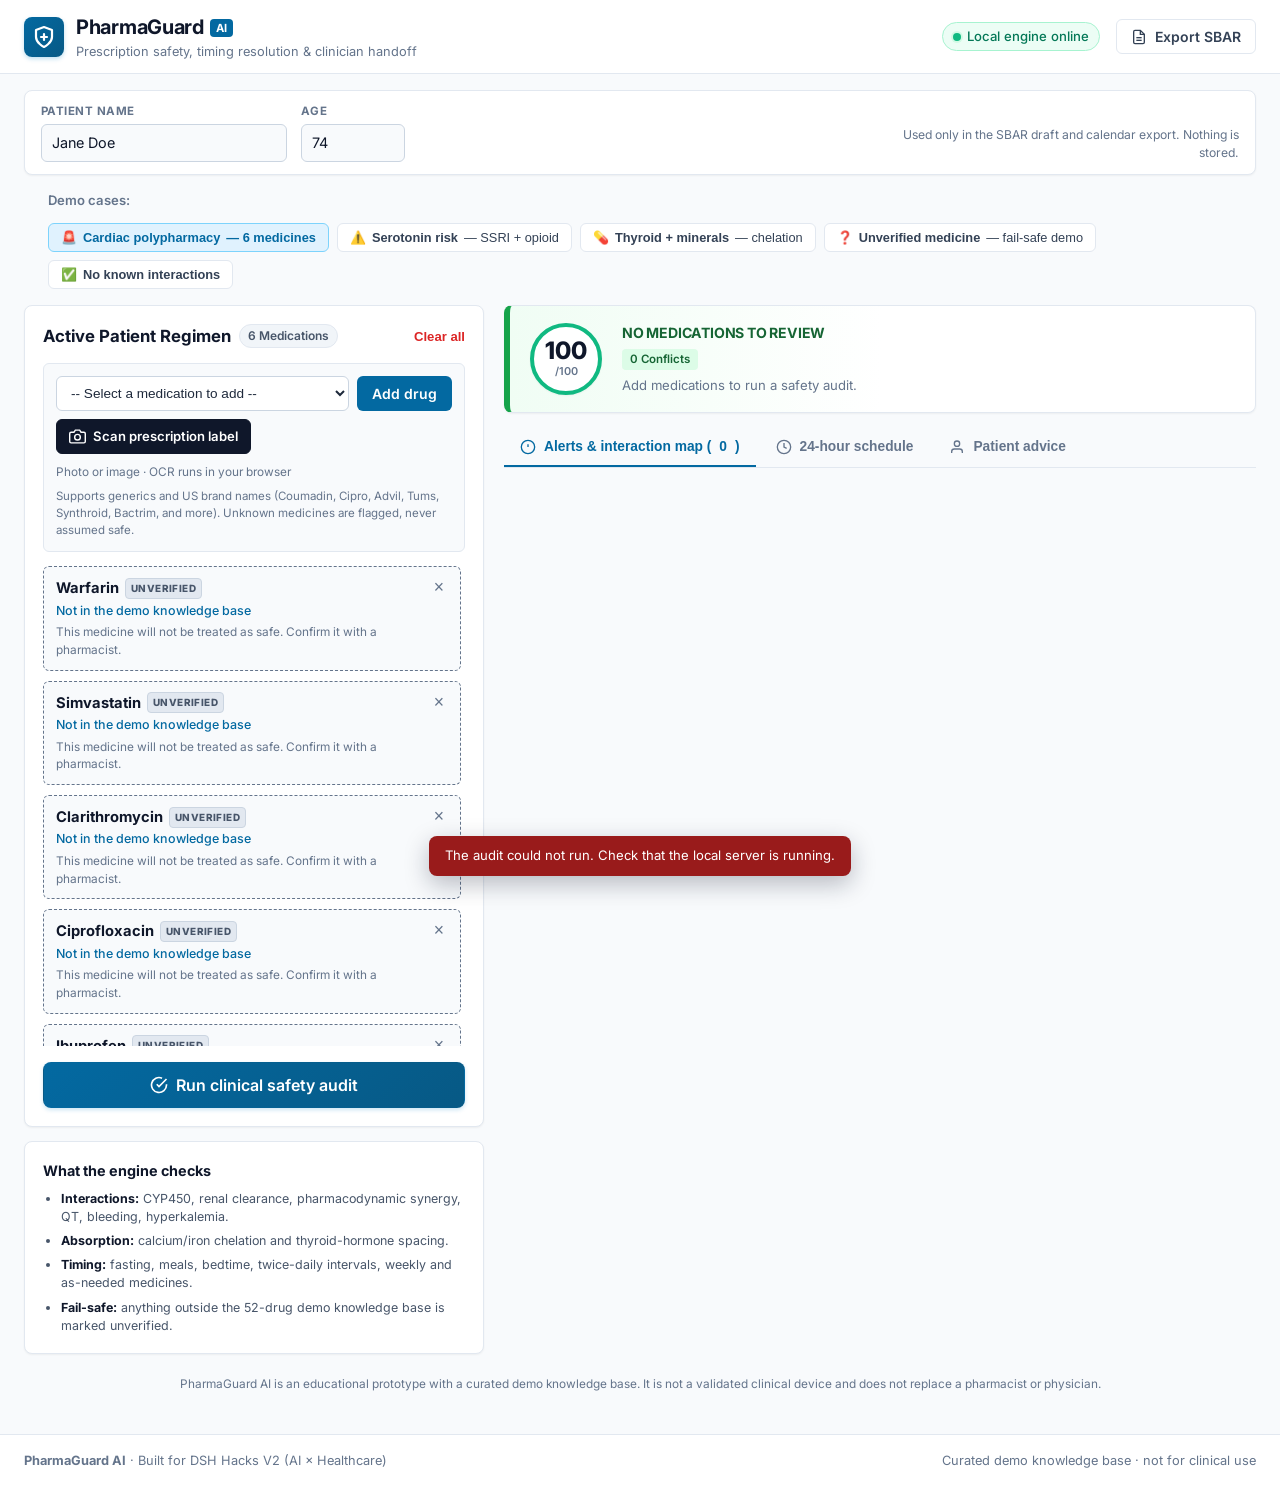
==== static/index.html @ 4c8f5734 "Audit and harden engine, scheduler, API, and frontend - Fix scheduler returning an empty plan for la" ====
<!DOCTYPE html>
<html lang="en">
<head>
  <meta charset="UTF-8">
  <meta name="viewport" content="width=device-width, initial-scale=1.0">
  <meta name="description" content="PharmaGuard AI — scan prescription labels, screen for dangerous drug interactions, build a safe 24-hour schedule, and draft a pharmacist-ready SBAR note.">
  <title>PharmaGuard AI — Prescription Safety &amp; Polypharmacy Co-Pilot</title>
  <link rel="stylesheet" href="style.css">
  <link rel="preconnect" href="https://fonts.googleapis.com">
  <link rel="preconnect" href="https://fonts.gstatic.com" crossorigin>
  <link href="https://fonts.googleapis.com/css2?family=Inter:wght@400;500;600;700&family=JetBrains+Mono:wght@400;500&display=swap" rel="stylesheet">
</head>
<body>

  <!-- Top Navigation Bar -->
  <header class="navbar">
    <div class="nav-container">
      <div class="brand">
        <div class="brand-icon">
          <svg width="24" height="24" viewBox="0 0 24 24" fill="none" stroke="currentColor" stroke-width="2.2" stroke-linecap="round" stroke-linejoin="round" aria-hidden="true">
            <path d="M12 22s8-4 8-10V5l-8-3-8 3v7c0 6 8 10 8 10z"/>
            <path d="M9 12h6"/>
            <path d="M12 9v6"/>
          </svg>
        </div>
        <div class="brand-text">
          <h1 class="brand-title">PharmaGuard <span class="ai-pill">AI</span></h1>
          <span class="brand-sub">Prescription safety, timing resolution &amp; clinician handoff</span>
        </div>
      </div>
      <div class="nav-actions">
        <span class="status-indicator" id="kb-status">
          <span class="status-dot"></span>
          <span id="kb-status-text">Local engine online</span>
        </span>
        <button id="btn-export-sbar" class="btn btn-secondary" type="button">
          <svg width="16" height="16" viewBox="0 0 24 24" fill="none" stroke="currentColor" stroke-width="2" aria-hidden="true"><path d="M14 2H6a2 2 0 0 0-2 2v16a2 2 0 0 0 2 2h12a2 2 0 0 0 2-2V8z"/><polyline points="14 2 14 8 20 8"/><line x1="16" y1="13" x2="8" y2="13"/><line x1="16" y1="17" x2="8" y2="17"/></svg>
          Export SBAR
        </button>
      </div>
    </div>
  </header>

  <main class="main-container">

    <!-- Patient context -->
    <section class="patient-bar" aria-label="Patient context">
      <div class="patient-field">
        <label for="patient-name">Patient name</label>
        <input id="patient-name" type="text" value="Jane Doe" maxlength="80" autocomplete="off">
      </div>
      <div class="patient-field patient-age">
        <label for="patient-age">Age</label>
        <input id="patient-age" type="number" value="74" min="1" max="120">
      </div>
      <p class="patient-hint">Used only in the SBAR draft and calendar export. Nothing is stored.</p>
    </section>

    <!-- Quick Presets Toolbar -->
    <section class="preset-section">
      <span class="preset-label">Demo cases:</span>
      <div class="preset-buttons">
        <button class="btn-preset active" data-preset="cardiac" type="button">
          <span class="preset-icon">🚨</span>
          <strong>Cardiac polypharmacy</strong> — 6 medicines
        </button>
        <button class="btn-preset" data-preset="psych" type="button">
          <span class="preset-icon">⚠️</span>
          <strong>Serotonin risk</strong> — SSRI + opioid
        </button>
        <button class="btn-preset" data-preset="endocrine" type="button">
          <span class="preset-icon">💊</span>
          <strong>Thyroid + minerals</strong> — chelation
        </button>
        <button class="btn-preset" data-preset="unknown" type="button">
          <span class="preset-icon">❓</span>
          <strong>Unverified medicine</strong> — fail-safe demo
        </button>
        <button class="btn-preset" data-preset="safe" type="button">
          <span class="preset-icon">✅</span>
          <strong>No known interactions</strong>
        </button>
      </div>
    </section>

    <!-- Two-Column Layout -->
    <div class="content-grid">

      <!-- Left Column: Patient Regimen Input -->
      <div class="column-left">
        <div class="panel">
          <div class="panel-header">
            <div class="panel-title-wrap">
              <h2 class="panel-title">Active Patient Regimen</h2>
              <span id="med-count-badge" class="badge">0 Medications</span>
            </div>
            <button id="btn-clear-all" class="btn-text" type="button">Clear all</button>
          </div>

          <!-- Add Medication Form -->
          <div class="add-med-box">
            <div class="input-row">
              <div class="select-wrapper">
                <label class="sr-only" for="drug-dropdown">Choose a medication</label>
                <select id="drug-dropdown" class="select-input">
                  <option value="" disabled selected>-- Select a medication to add --</option>
                </select>
              </div>
              <button id="btn-add-drug" class="btn btn-primary" type="button">Add drug</button>
            </div>
            <div class="scan-row">
              <button id="btn-scan-label" class="btn btn-scan" type="button">
                <svg width="17" height="17" viewBox="0 0 24 24" fill="none" stroke="currentColor" stroke-width="2" aria-hidden="true"><path d="M23 19a2 2 0 0 1-2 2H3a2 2 0 0 1-2-2V8a2 2 0 0 1 2-2h4l2-3h6l2 3h4a2 2 0 0 1 2 2z"/><circle cx="12" cy="13" r="4"/></svg>
                Scan prescription label
              </button>
              <span class="scan-hint">Photo or image · OCR runs in your browser</span>
            </div>
            <p class="field-hint">Supports generics and US brand names (Coumadin, Cipro, Advil, Tums, Synthroid, Bactrim, and more). Unknown medicines are flagged, never assumed safe.</p>
          </div>

          <!-- Regimen Cards List -->
          <div id="regimen-list" class="regimen-list">
            <!-- Dynamic cards inserted via JavaScript -->
          </div>

          <!-- Unverified medication panel -->
          <div id="unverified-panel" class="unverified-panel hidden" aria-live="polite">
            <div class="unverified-title">
              <span class="unverified-icon">❓</span>
              <strong>Unverified medicines</strong>
            </div>
            <p>These are not in the demo knowledge base. The audit will not call the regimen safe.</p>
            <div id="unverified-list" class="unverified-list"></div>
          </div>

          <!-- Audit Action Button -->
          <div class="audit-action-box">
            <button id="btn-run-audit" class="btn btn-audit" type="button">
              <svg width="18" height="18" viewBox="0 0 24 24" fill="none" stroke="currentColor" stroke-width="2.2" aria-hidden="true"><path d="M22 11.08V12a10 10 0 1 1-5.93-9.14"/><polyline points="22 4 12 14.01 9 11.01"/></svg>
              Run clinical safety audit
            </button>
          </div>
        </div>

        <div class="panel method-panel">
          <h3>What the engine checks</h3>
          <ul class="method-list">
            <li><strong>Interactions:</strong> CYP450, renal clearance, pharmacodynamic synergy, QT, bleeding, hyperkalemia.</li>
            <li><strong>Absorption:</strong> calcium/iron chelation and thyroid-hormone spacing.</li>
            <li><strong>Timing:</strong> fasting, meals, bedtime, twice-daily intervals, weekly and as-needed medicines.</li>
            <li><strong>Fail-safe:</strong> anything outside the 52-drug demo knowledge base is marked unverified.</li>
          </ul>
        </div>
      </div>

      <!-- Right Column: Audit Results & Safety Intelligence -->
      <div class="column-right">

        <!-- Score & Safety Summary Banner -->
        <div id="safety-score-card" class="score-card score-safe" aria-live="polite">
          <div class="score-visual">
            <div class="score-circle">
              <span id="score-value" class="score-num">100</span>
              <span class="score-max">/100</span>
            </div>
          </div>
          <div class="score-details">
            <div class="score-status-badge">
              <span id="score-status-text">NO MEDICATIONS TO REVIEW</span>
            </div>
            <div id="score-summary-metrics" class="score-metrics">
              <span class="metric-tag green">0 Conflicts</span>
            </div>
            <p id="score-recommendation-sub" class="score-subtext">Add medications to run a safety audit.</p>
          </div>
        </div>

        <!-- Navigation Tabs -->
        <div class="tab-bar" role="tablist" aria-label="Audit views">
          <button class="tab-btn active" data-tab="violations" type="button" role="tab" aria-selected="true">
            <svg width="16" height="16" viewBox="0 0 24 24" fill="none" stroke="currentColor" stroke-width="2" aria-hidden="true"><circle cx="12" cy="12" r="10"/><line x1="12" y1="8" x2="12" y2="12"/><line x1="12" y1="16" x2="12.01" y2="16"/></svg>
            Alerts &amp; interaction map (<span id="violations-count">0</span>)
          </button>
          <button class="tab-btn" data-tab="timeline" type="button" role="tab" aria-selected="false">
            <svg width="16" height="16" viewBox="0 0 24 24" fill="none" stroke="currentColor" stroke-width="2" aria-hidden="true"><circle cx="12" cy="12" r="10"/><polyline points="12 6 12 12 16 14"/></svg>
            24-hour schedule
          </button>
          <button class="tab-btn" data-tab="patient" type="button" role="tab" aria-selected="false">
            <svg width="16" height="16" viewBox="0 0 24 24" fill="none" stroke="currentColor" stroke-width="2" aria-hidden="true"><path d="M20 21v-2a4 4 0 0 0-4-4H8a4 4 0 0 0-4 4v2"/><circle cx="12" cy="7" r="4"/></svg>
            Patient advice
          </button>
        </div>

        <!-- Tab 1: Alerts -->
        <div id="tab-violations" class="tab-pane active" role="tabpanel">
          <div id="graph-container" class="graph-container hidden">
            <div class="graph-header">
              <h3>Interaction map</h3>
              <span class="graph-legend"><span class="dot red"></span> Critical <span class="dot amber"></span> Monitor / timing</span>
            </div>
            <div id="interaction-graph" class="interaction-graph"></div>
          </div>
          <div id="violations-container" class="violations-container">
            <!-- Dynamic alerts -->
          </div>
        </div>

        <!-- Tab 2: Timeline -->
        <div id="tab-timeline" class="tab-pane" role="tabpanel">
          <div class="timeline-intro-box">
            <div class="timeline-info">
              <h3>Constraint-based schedule de-confliction</h3>
              <p>The solver enforces fasting windows, meals, twice-daily intervals, bedtime placement, and 3–4 hour chelation spacing. Weekly and as-needed medicines are kept out of the daily timeline.</p>
            </div>
            <div class="timeline-actions">
              <button id="btn-re-optimize" class="btn btn-secondary btn-sm" type="button">Re-optimize</button>
              <button id="btn-calendar" class="btn btn-primary btn-sm" type="button">
                <svg width="15" height="15" viewBox="0 0 24 24" fill="none" stroke="currentColor" stroke-width="2" aria-hidden="true"><rect x="3" y="4" width="18" height="18" rx="2"/><line x1="16" y1="2" x2="16" y2="6"/><line x1="8" y1="2" x2="8" y2="6"/><line x1="3" y1="10" x2="21" y2="10"/></svg>
                Add to calendar
              </button>
            </div>
          </div>
          <div id="timeline-container" class="timeline-container">
            <!-- Dynamic schedule groups -->
          </div>
          <div id="weekly-prn-container" class="weekly-prn-container"></div>
          <div id="schedule-notes" class="schedule-notes"></div>
        </div>

        <!-- Tab 3: Patient advice -->
        <div id="tab-patient" class="tab-pane" role="tabpanel">
          <div class="patient-advice-box">
            <div class="advice-header">
              <h3>Plain-language medication guide</h3>
              <span class="reading-badge">Designed for caregivers</span>
            </div>
            <p class="advice-desc">Clear next steps for patients and family caregivers. This guidance is generated from the same deterministic audit and is not medical advice.</p>
            <div id="patient-advice-list" class="patient-advice-list">
              <!-- Dynamic advice items -->
            </div>
            <div class="patient-disclaimer" id="patient-disclaimer">
              Demo only. Always confirm with a pharmacist or prescriber.
            </div>
          </div>
        </div>

      </div>
    </div>

    <p class="global-disclaimer" id="global-disclaimer">
      PharmaGuard AI is an educational prototype with a curated demo knowledge base. It is not a validated clinical device and does not replace a pharmacist or physician.
    </p>
  </main>

  <!-- Label Scan Modal -->
  <div id="scan-modal" class="modal-overlay" role="dialog" aria-modal="true" aria-labelledby="scan-modal-title">
    <div class="modal-card scan-modal-card">
      <div class="modal-header">
        <div class="modal-title-group">
          <h3 id="scan-modal-title">Scan a prescription label</h3>
          <span class="sbar-pill">Browser OCR · no upload</span>
        </div>
        <button id="btn-close-scan" class="modal-close" type="button" aria-label="Close scan dialog">&times;</button>
      </div>
      <div class="modal-body">
        <p class="modal-desc">Choose a clear photo of the label. The image is read locally in your browser; only the recognized text is used to suggest medicines. The demo uses the registry's standard dose frequency for scheduling, so confirm the label's directions with a pharmacist.</p>

        <label id="scan-dropzone" class="scan-dropzone" for="scan-file" tabindex="0" role="button">
          <svg width="34" height="34" viewBox="0 0 24 24" fill="none" stroke="currentColor" stroke-width="1.8" aria-hidden="true"><path d="M21 15v4a2 2 0 0 1-2 2H5a2 2 0 0 1-2-2v-4"/><polyline points="17 8 12 3 7 8"/><line x1="12" y1="3" x2="12" y2="15"/></svg>
          <strong>Drop a label image here, or click to choose</strong>
          <span>PNG, JPG, or WebP · max 8 MB</span>
          <input id="scan-file" type="file" accept="image/png,image/jpeg,image/webp" hidden>
        </label>

        <div class="scan-sample-row">
          <button id="btn-sample-label" class="btn btn-secondary btn-sm" type="button">Try a sample label</button>
          <span class="scan-hint">Useful for a quick demo.</span>
        </div>

        <div id="scan-preview-wrap" class="scan-preview-wrap hidden">
          <img id="scan-preview" class="scan-preview" alt="Selected prescription label preview">
        </div>

        <div id="scan-progress" class="scan-progress hidden" aria-live="polite">
          <div class="progress-track"><div id="scan-progress-bar" class="progress-bar"></div></div>
          <span id="scan-progress-text">Preparing label reader…</span>
        </div>

        <div id="scan-results" class="scan-results hidden">
          <div class="scan-results-header">
            <strong>Recognized text</strong>
            <button id="btn-clear-scan" class="btn-text" type="button">Clear</button>
          </div>
          <pre id="scan-text" class="scan-text"></pre>
          <div id="scan-detected" class="scan-detected" aria-live="polite"></div>
        </div>

        <details class="scan-paste">
          <summary>OCR unavailable? Paste label text instead</summary>
          <textarea id="scan-paste-text" class="sbar-textarea" rows="4" aria-label="Paste prescription label text" placeholder="Example: Warfarin 5 mg — take one tablet by mouth every evening"></textarea>
          <button id="btn-parse-paste" class="btn btn-secondary btn-sm" type="button">Find medicines in text</button>
        </details>
      </div>
      <div class="modal-footer">
        <button id="btn-add-scanned" class="btn btn-primary" type="button" disabled>Add selected medicines</button>
        <button id="btn-done-scan" class="btn btn-secondary" type="button">Done</button>
      </div>
    </div>
  </div>

  <!-- SBAR Modal -->
  <div id="sbar-modal" class="modal-overlay" role="dialog" aria-modal="true" aria-labelledby="sbar-modal-title">
    <div class="modal-card">
      <div class="modal-header">
        <div class="modal-title-group">
          <h3 id="sbar-modal-title">Clinical pharmacy review draft</h3>
          <span class="sbar-pill">SBAR format · pharmacist verification required</span>
        </div>
        <button id="btn-close-modal" class="modal-close" type="button" aria-label="Close SBAR dialog">&times;</button>
      </div>
      <div class="modal-body">
        <p class="modal-desc">This draft summarizes verified interactions, unverified medicines, and timing issues for pharmacist or physician review.</p>
        <textarea id="sbar-textarea" class="sbar-textarea" readonly aria-label="Generated SBAR clinical review draft"></textarea>
      </div>
      <div class="modal-footer">
        <button id="btn-copy-sbar" class="btn btn-primary" type="button">
          <svg width="16" height="16" viewBox="0 0 24 24" fill="none" stroke="currentColor" stroke-width="2" aria-hidden="true"><rect x="9" y="9" width="13" height="13" rx="2" ry="2"/><path d="M5 15H4a2 2 0 0 1-2-2V4a2 2 0 0 1 2-2h9a2 2 0 0 1 2 2v1"/></svg>
          <span id="copy-btn-text">Copy to clipboard</span>
        </button>
        <button id="btn-modal-done" class="btn btn-secondary" type="button">Done</button>
      </div>
    </div>
  </div>

  <footer class="footer">
    <div class="footer-container">
      <div><strong>PharmaGuard AI</strong> · Built for DSH Hacks V2 (AI × Healthcare)</div>
      <div id="footer-kb">Curated demo knowledge base · not for clinical use</div>
    </div>
  </footer>

  <script src="app.js"></script>
</body>
</html>
---- static/style.css ----
/* PharmaGuard AI — Clinical Design System */

:root {
  --bg-main: #f8fafc;
  --bg-card: #ffffff;
  --text-main: #0f172a;
  --text-muted: #64748b;
  --border-color: #e2e8f0;
  
  --primary: #0369a1;
  --primary-hover: #075985;
  --primary-light: #e0f2fe;

  --danger: #dc2626;
  --danger-light: #fee2e2;
  --danger-border: #fca5a5;

  --warning: #d97706;
  --warning-light: #fef3c7;
  --warning-border: #fcd34d;

  --success: #16a34a;
  --success-light: #dcfce7;
  --success-border: #86efac;

  --font-sans: 'Inter', -apple-system, BlinkMacSystemFont, "Segoe UI", Roboto, sans-serif;
  --font-mono: 'JetBrains Mono', monospace;
  --shadow-sm: 0 1px 2px 0 rgb(0 0 0 / 0.05);
  --shadow-md: 0 4px 6px -1px rgb(0 0 0 / 0.08), 0 2px 4px -2px rgb(0 0 0 / 0.06);
  --radius: 8px;
}

* {
  box-sizing: border-box;
  margin: 0;
  padding: 0;
}

body {
  font-family: var(--font-sans);
  background-color: var(--bg-main);
  color: var(--text-main);
  line-height: 1.5;
  -webkit-font-smoothing: antialiased;
}

/* Navbar */
.navbar {
  background-color: #ffffff;
  border-bottom: 1px solid var(--border-color);
  position: sticky;
  top: 0;
  z-index: 50;
}

.nav-container {
  max-width: 1380px;
  margin: 0 auto;
  padding: 12px 24px;
  display: flex;
  justify-content: space-between;
  align-items: center;
}

.brand {
  display: flex;
  align-items: center;
  gap: 12px;
}

.brand-icon {
  background: linear-gradient(135deg, #0369a1 0%, #075985 100%);
  color: #ffffff;
  width: 40px;
  height: 40px;
  border-radius: 8px;
  display: flex;
  align-items: center;
  justify-content: center;
  box-shadow: 0 2px 4px rgba(2, 132, 199, 0.25);
}

.brand-title {
  font-size: 1.25rem;
  font-weight: 700;
  letter-spacing: -0.3px;
  color: #0f172a;
}

.ai-pill {
  font-size: 0.7rem;
  background-color: #0369a1;
  color: #ffffff;
  padding: 2px 6px;
  border-radius: 4px;
  font-weight: 700;
  vertical-align: middle;
  margin-left: 2px;
}

.brand-sub {
  display: block;
  font-size: 0.8rem;
  color: var(--text-muted);
}

.nav-actions {
  display: flex;
  align-items: center;
  gap: 16px;
}

.status-indicator {
  display: inline-flex;
  align-items: center;
  gap: 6px;
  font-size: 0.82rem;
  font-weight: 500;
  color: #047857;
  background-color: #ecfdf5;
  border: 1px solid #a7f3d0;
  padding: 4px 10px;
  border-radius: 9999px;
}

.status-dot {
  width: 8px;
  height: 8px;
  border-radius: 50%;
  background-color: #10b981;
  box-shadow: 0 0 0 2px #d1fae5;
  animation: pulse 2s infinite;
}

@keyframes pulse {
  0% { transform: scale(0.95); opacity: 0.8; }
  50% { transform: scale(1.1); opacity: 1; }
  100% { transform: scale(0.95); opacity: 0.8; }
}

/* Buttons */
.btn {
  display: inline-flex;
  align-items: center;
  gap: 8px;
  font-family: inherit;
  font-size: 0.875rem;
  font-weight: 600;
  padding: 8px 14px;
  border-radius: 6px;
  border: 1px solid transparent;
  cursor: pointer;
  transition: all 0.15s ease-in-out;
}

.btn-primary {
  background-color: var(--primary);
  color: #ffffff;
}

.btn-primary:hover {
  background-color: var(--primary-hover);
}

.btn-secondary {
  background-color: #ffffff;
  color: #334155;
  border-color: var(--border-color);
}

.btn-secondary:hover {
  background-color: #f1f5f9;
}

.btn-audit {
  width: 100%;
  padding: 12px;
  font-size: 1rem;
  background: linear-gradient(135deg, #0369a1 0%, #075985 100%);
  color: #ffffff;
  justify-content: center;
  border-radius: 8px;
  box-shadow: 0 2px 4px rgba(2, 132, 199, 0.2);
}

.btn-audit:hover {
  background: linear-gradient(135deg, #0369a1 0%, #075985 100%);
}

.btn-text {
  background: none;
  border: none;
  color: var(--danger);
  font-size: 0.82rem;
  font-weight: 600;
  cursor: pointer;
}

.btn-text:hover {
  text-decoration: underline;
}

.btn-sm {
  padding: 4px 8px;
  font-size: 0.78rem;
}

/* Preset Bar */
.preset-section {
  max-width: 1380px;
  margin: 16px auto 0;
  padding: 0 24px;
  display: flex;
  align-items: center;
  gap: 12px;
  flex-wrap: wrap;
}

.preset-label {
  font-size: 0.82rem;
  font-weight: 600;
  color: var(--text-muted);
}

.preset-buttons {
  display: flex;
  gap: 8px;
  flex-wrap: wrap;
}

.btn-preset {
  background-color: #ffffff;
  border: 1px solid var(--border-color);
  padding: 6px 12px;
  border-radius: 6px;
  font-size: 0.8rem;
  color: #334155;
  cursor: pointer;
  display: flex;
  align-items: center;
  gap: 6px;
  transition: all 0.15s ease;
}

.btn-preset:hover {
  background-color: #f1f5f9;
  border-color: #cbd5e1;
}

.btn-preset.active {
  background-color: var(--primary-light);
  border-color: #7dd3fc;
  color: #0369a1;
  font-weight: 600;
}

/* Layout Grid */
.main-container {
  max-width: 1380px;
  margin: 16px auto 40px;
  padding: 0 24px;
}

.content-grid {
  display: grid;
  grid-template-columns: 460px 1fr;
  gap: 20px;
  margin-top: 16px;
}

@media (max-width: 1024px) {
  .content-grid {
    grid-template-columns: 1fr;
  }
}

/* Panel Styles */
.panel {
  background-color: var(--bg-card);
  border: 1px solid var(--border-color);
  border-radius: var(--radius);
  padding: 18px;
  box-shadow: var(--shadow-sm);
}

.panel-header {
  display: flex;
  justify-content: space-between;
  align-items: center;
  margin-bottom: 14px;
}

.panel-title-wrap {
  display: flex;
  align-items: center;
  gap: 8px;
}

.panel-title {
  font-size: 1.05rem;
  font-weight: 700;
  color: #0f172a;
}

.badge {
  background-color: #f1f5f9;
  color: #475569;
  font-size: 0.75rem;
  font-weight: 600;
  padding: 2px 8px;
  border-radius: 9999px;
  border: 1px solid #e2e8f0;
}

/* Add Medication Box */
.add-med-box {
  background-color: #f8fafc;
  border: 1px solid #e2e8f0;
  border-radius: 6px;
  padding: 12px;
  margin-bottom: 14px;
}

.input-row {
  display: flex;
  gap: 8px;
}

.select-wrapper {
  flex: 1;
}

.select-input {
  width: 100%;
  padding: 8px 10px;
  font-size: 0.85rem;
  border: 1px solid #cbd5e1;
  border-radius: 6px;
  background-color: #ffffff;
  color: #1e293b;
  outline: none;
}

.select-input:focus {
  border-color: var(--primary);
  box-shadow: 0 0 0 2px var(--primary-light);
}

.field-hint {
  font-size: 0.72rem;
  color: var(--text-muted);
  margin-top: 6px;
}

/* Regimen List */
.regimen-list {
  display: flex;
  flex-direction: column;
  gap: 10px;
  max-height: 480px;
  overflow-y: auto;
  margin-bottom: 16px;
  padding-right: 4px;
}

.med-card {
  background-color: #ffffff;
  border: 1px solid #e2e8f0;
  border-radius: 6px;
  padding: 10px 12px;
  display: flex;
  justify-content: space-between;
  align-items: flex-start;
  transition: border-color 0.15s ease;
}

.med-card:hover {
  border-color: #64748b;
}

.med-info h3 {
  font-size: 0.92rem;
  font-weight: 700;
  color: #0f172a;
  display: flex;
  align-items: center;
  gap: 6px;
}

.med-brand {
  font-size: 0.75rem;
  color: #64748b;
  font-weight: 400;
}

.med-class {
  font-size: 0.78rem;
  color: #0369a1;
  font-weight: 500;
  margin-top: 2px;
}

.med-details-row {
  display: flex;
  gap: 8px;
  font-size: 0.74rem;
  color: #64748b;
  margin-top: 4px;
}

.med-remove-btn {
  background: none;
  border: none;
  color: #64748b;
  cursor: pointer;
  padding: 2px 4px;
  font-size: 1.1rem;
  line-height: 1;
}

.med-remove-btn:hover {
  color: var(--danger);
}

/* Right Column: Score Card */
.score-card {
  background-color: #ffffff;
  border-radius: var(--radius);
  border: 1px solid var(--border-color);
  padding: 16px 20px;
  display: flex;
  align-items: center;
  gap: 20px;
  margin-bottom: 16px;
  box-shadow: var(--shadow-sm);
}

.score-danger {
  border-left: 6px solid var(--danger);
  background: linear-gradient(to right, #fff5f5 0%, #ffffff 50%);
}

.score-warning {
  border-left: 6px solid var(--warning);
  background: linear-gradient(to right, #fffbeb 0%, #ffffff 50%);
}

.score-safe {
  border-left: 6px solid var(--success);
  background: linear-gradient(to right, #f0fdf4 0%, #ffffff 50%);
}

.score-visual {
  flex-shrink: 0;
}

.score-circle {
  width: 72px;
  height: 72px;
  border-radius: 50%;
  background-color: #ffffff;
  border: 4px solid #ef4444;
  display: flex;
  flex-direction: column;
  align-items: center;
  justify-content: center;
  box-shadow: var(--shadow-sm);
}

.score-safe .score-circle {
  border-color: #10b981;
}

.score-warning .score-circle {
  border-color: #f59e0b;
}

.score-num {
  font-size: 1.5rem;
  font-weight: 800;
  color: #0f172a;
  line-height: 1;
}

.score-max {
  font-size: 0.68rem;
  color: var(--text-muted);
  font-weight: 600;
}

.score-details {
  flex: 1;
}

.score-status-badge {
  font-size: 0.88rem;
  font-weight: 700;
  color: #991b1b;
  letter-spacing: -0.2px;
}

.score-warning .score-status-badge {
  color: #92400e;
}

.score-safe .score-status-badge {
  color: #166534;
}

.score-metrics {
  display: flex;
  flex-wrap: wrap;
  gap: 8px;
  margin: 6px 0;
}

.metric-tag {
  font-size: 0.72rem;
  font-weight: 600;
  padding: 2px 8px;
  border-radius: 4px;
}

.metric-tag.red {
  background-color: var(--danger-light);
  color: #b91c1c;
}

.metric-tag.amber {
  background-color: var(--warning-light);
  color: #92400e;
}

.metric-tag.green {
  background-color: var(--success-light);
  color: #166534;
}

.score-subtext {
  font-size: 0.82rem;
  color: var(--text-muted);
}

/* Tabs */
.tab-bar {
  display: flex;
  border-bottom: 1px solid var(--border-color);
  margin-bottom: 16px;
  gap: 4px;
}

.tab-btn {
  background: none;
  border: none;
  padding: 10px 16px;
  font-size: 0.86rem;
  font-weight: 600;
  color: #64748b;
  cursor: pointer;
  display: inline-flex;
  align-items: center;
  gap: 8px;
  border-bottom: 2px solid transparent;
  transition: all 0.15s ease;
}

.tab-btn:hover {
  color: #0f172a;
}

.tab-btn.active {
  color: var(--primary);
  border-bottom-color: var(--primary);
}

.tab-pane {
  display: none;
}

.tab-pane.active {
  display: block;
}

/* Violations Cards */
.violations-container {
  display: flex;
  flex-direction: column;
  gap: 12px;
}

.violation-card {
  background-color: #ffffff;
  border-radius: var(--radius);
  border: 1px solid #e2e8f0;
  padding: 14px 16px;
  box-shadow: var(--shadow-sm);
}

.violation-card.critical {
  border-left: 5px solid var(--danger);
}

.violation-card.moderate {
  border-left: 5px solid var(--warning);
}

.violation-header {
  display: flex;
  justify-content: space-between;
  align-items: flex-start;
  margin-bottom: 6px;
}

.violation-title-group h4 {
  font-size: 0.95rem;
  font-weight: 700;
  color: #0f172a;
}

.violation-drugs {
  font-size: 0.8rem;
  color: #64748b;
  margin-top: 2px;
}

.severity-pill {
  font-size: 0.72rem;
  font-weight: 700;
  padding: 2px 8px;
  border-radius: 4px;
}

.severity-pill.critical {
  background-color: var(--danger-light);
  color: #b91c1c;
}

.severity-pill.moderate {
  background-color: var(--warning-light);
  color: #92400e;
}

.violation-body {
  font-size: 0.85rem;
  color: #334155;
  margin-top: 6px;
  line-height: 1.45;
}

.violation-action {
  background-color: #f8fafc;
  border-top: 1px solid #e2e8f0;
  margin-top: 10px;
  padding-top: 8px;
  font-size: 0.82rem;
  display: flex;
  gap: 6px;
}

.action-label {
  font-weight: 700;
  color: #0f172a;
}

/* 24-Hour Timeline */
.timeline-intro-box {
  background-color: #f0f9ff;
  border: 1px solid #bae6fd;
  border-radius: 6px;
  padding: 12px 16px;
  margin-bottom: 14px;
  display: flex;
  justify-content: space-between;
  align-items: center;
}

.timeline-info h3 {
  font-size: 0.92rem;
  color: #0369a1;
  font-weight: 700;
}

.timeline-info p {
  font-size: 0.8rem;
  color: #0c4a6e;
  margin-top: 2px;
}

.timeline-container {
  display: flex;
  flex-direction: column;
  gap: 10px;
}

.timeline-slot {
  background-color: #ffffff;
  border: 1px solid #e2e8f0;
  border-radius: 6px;
  padding: 12px 16px;
  display: flex;
  gap: 16px;
}

.slot-time-col {
  width: 90px;
  flex-shrink: 0;
  border-right: 2px solid #e2e8f0;
  padding-right: 12px;
}

.slot-time {
  font-family: var(--font-mono);
  font-size: 1.1rem;
  font-weight: 700;
  color: #0f172a;
}

.slot-label {
  font-size: 0.72rem;
  color: var(--text-muted);
  font-weight: 500;
}

.slot-content-col {
  flex: 1;
}

.slot-med-tag {
  display: inline-flex;
  align-items: center;
  gap: 6px;
  background-color: #f1f5f9;
  border: 1px solid #cbd5e1;
  padding: 4px 10px;
  border-radius: 4px;
  font-size: 0.84rem;
  margin-right: 6px;
  margin-bottom: 6px;
}

.slot-med-tag.rescheduled {
  background-color: #fef3c7;
  border-color: #fcd34d;
  color: #92400e;
  font-weight: 600;
}

.slot-instruction {
  font-size: 0.78rem;
  color: #64748b;
  margin-top: 2px;
}

/* Patient Care Advice */
.patient-advice-box {
  background-color: #ffffff;
  border: 1px solid var(--border-color);
  border-radius: var(--radius);
  padding: 18px;
}

.advice-header {
  display: flex;
  justify-content: space-between;
  align-items: center;
  margin-bottom: 6px;
}

.advice-header h3 {
  font-size: 1.05rem;
  font-weight: 700;
}

.reading-badge {
  background-color: #e0f2fe;
  color: #0369a1;
  font-size: 0.72rem;
  font-weight: 600;
  padding: 3px 8px;
  border-radius: 4px;
}

.advice-desc {
  font-size: 0.85rem;
  color: var(--text-muted);
  margin-bottom: 14px;
}

.patient-advice-list {
  display: flex;
  flex-direction: column;
  gap: 10px;
}

.advice-card {
  background-color: #f8fafc;
  border-left: 4px solid var(--primary);
  border-radius: 4px;
  padding: 10px 14px;
  font-size: 0.88rem;
  line-height: 1.45;
  color: #1e293b;
}

/* Modal */
.modal-overlay {
  display: none;
  position: fixed;
  top: 0;
  left: 0;
  right: 0;
  bottom: 0;
  background-color: rgba(15, 23, 42, 0.6);
  z-index: 100;
  align-items: center;
  justify-content: center;
  overflow-y: auto;
  padding: 24px 0;
}

.modal-overlay.open {
  display: flex;
}

.modal-card {
  background-color: #ffffff;
  width: 90%;
  max-width: 680px;
  border-radius: 8px;
  box-shadow: 0 20px 25px -5px rgb(0 0 0 / 0.1), 0 8px 10px -6px rgb(0 0 0 / 0.1);
  overflow: hidden;
  max-height: calc(100vh - 48px);
  display: flex;
  flex-direction: column;
}

.modal-header {
  padding: 14px 20px;
  border-bottom: 1px solid var(--border-color);
  display: flex;
  justify-content: space-between;
  align-items: center;
  flex-shrink: 0;
}

.modal-title-group {
  display: flex;
  align-items: center;
  gap: 8px;
}

.modal-title-group h3 {
  font-size: 1.1rem;
  font-weight: 700;
}

.sbar-pill {
  background-color: #ecfdf5;
  color: #065f46;
  font-size: 0.72rem;
  font-weight: 700;
  padding: 2px 6px;
  border-radius: 4px;
}

.modal-close {
  background: none;
  border: none;
  font-size: 1.5rem;
  color: #64748b;
  cursor: pointer;
}

.modal-body {
  padding: 16px 20px;
  overflow-y: auto;
}

.modal-desc {
  font-size: 0.82rem;
  color: var(--text-muted);
  margin-bottom: 10px;
}

.sbar-textarea {
  width: 100%;
  height: 320px;
  font-family: var(--font-mono);
  font-size: 0.82rem;
  line-height: 1.45;
  border: 1px solid #cbd5e1;
  border-radius: 6px;
  padding: 12px;
  background-color: #f8fafc;
  color: #0f172a;
  resize: none;
  outline: none;
}

.modal-footer {
  padding: 12px 20px;
  border-top: 1px solid var(--border-color);
  display: flex;
  justify-content: flex-end;
  gap: 10px;
  background-color: #f8fafc;
  flex-shrink: 0;
}

/* Footer */
.footer {
  border-top: 1px solid var(--border-color);
  background-color: #ffffff;
  padding: 16px 24px;
  margin-top: 40px;
}

.footer-container {
  max-width: 1380px;
  margin: 0 auto;
  display: flex;
  justify-content: space-between;
  font-size: 0.8rem;
  color: var(--text-muted);
}

/* ==========================================================================
   PharmaGuard v2 additions: scan intake, fail-safe states, interaction map
   ========================================================================== */

.sr-only {
  position: absolute;
  width: 1px;
  height: 1px;
  padding: 0;
  margin: -1px;
  overflow: hidden;
  clip: rect(0, 0, 0, 0);
  white-space: nowrap;
  border: 0;
}

.hidden { display: none !important; }

/* Patient context bar */
.patient-bar {
  display: flex;
  align-items: flex-end;
  gap: 14px;
  background: #ffffff;
  border: 1px solid var(--border-color);
  border-radius: var(--radius);
  padding: 12px 16px;
  margin-bottom: 14px;
  box-shadow: var(--shadow-sm);
}

.patient-field { display: flex; flex-direction: column; gap: 4px; }
.patient-field label {
  font-size: 0.72rem;
  font-weight: 700;
  letter-spacing: 0.04em;
  text-transform: uppercase;
  color: #64748b;
}
.patient-field input {
  border: 1px solid #cbd5e1;
  border-radius: 6px;
  padding: 7px 10px;
  font: inherit;
  font-size: 0.9rem;
  color: #0f172a;
  background: #f8fafc;
  min-width: 220px;
}
.patient-field input:focus {
  outline: 2px solid #7dd3fc;
  outline-offset: 1px;
  border-color: #0284c7;
}
.patient-field.patient-age input { min-width: 82px; }
.patient-hint {
  margin-left: auto;
  max-width: 360px;
  font-size: 0.76rem;
  color: #64748b;
  text-align: right;
}

/* Scan entry */
.scan-row {
  display: flex;
  align-items: center;
  gap: 10px;
  margin-top: 8px;
  flex-wrap: wrap;
}
.btn-scan {
  background: #0f172a;
  color: #ffffff;
  border: 1px solid #0f172a;
  display: inline-flex;
  align-items: center;
  gap: 7px;
  font-size: 0.82rem;
  padding: 8px 12px;
}
.btn-scan:hover { background: #1e293b; }
.scan-hint { font-size: 0.74rem; color: #64748b; }

/* Unverified / fail-safe states */
.unverified-panel {
  margin-top: 12px;
  background: #f8fafc;
  border: 1px dashed #94a3b8;
  border-radius: 8px;
  padding: 12px;
}
.unverified-title {
  display: flex;
  align-items: center;
  gap: 7px;
  font-size: 0.85rem;
  color: #334155;
  margin-bottom: 4px;
}
.unverified-icon { font-size: 1rem; }
.unverified-panel p { font-size: 0.78rem; color: #64748b; margin-bottom: 8px; }
.unverified-list { display: flex; flex-wrap: wrap; gap: 6px; }
.unverified-chip {
  display: inline-flex;
  align-items: center;
  gap: 4px;
  background: #e2e8f0;
  color: #334155;
  border: 1px solid #cbd5e1;
  border-radius: 999px;
  padding: 3px 9px;
  font-size: 0.76rem;
  font-weight: 600;
}
.unverified-pill {
  font-size: 0.62rem;
  font-weight: 800;
  letter-spacing: 0.04em;
  color: #475569;
  background: #e2e8f0;
  border: 1px solid #cbd5e1;
  border-radius: 4px;
  padding: 2px 5px;
  vertical-align: middle;
}
.med-card-unknown {
  background: #f8fafc;
  border-style: dashed;
  border-color: #64748b;
}
.empty-state {
  padding: 22px;
  text-align: center;
  color: #64748b;
  font-size: 0.84rem;
}

/* Slate / incomplete score state */
.score-incomplete { background: linear-gradient(135deg, #f8fafc 0%, #eef2f7 100%); border-color: #cbd5e1; }
.score-incomplete .score-circle { border-color: #64748b; color: #334155; }
.score-incomplete .score-status-badge { background: #e2e8f0; color: #334155; }
.metric-tag.slate { background: #e2e8f0; color: #334155; }

/* Method panel */
.method-panel { margin-top: 14px; }
.method-panel h3 { font-size: 0.9rem; font-weight: 700; margin-bottom: 8px; color: #0f172a; }
.method-list { padding-left: 18px; display: grid; gap: 6px; }
.method-list li { font-size: 0.78rem; color: #475569; line-height: 1.45; }
.method-list strong { color: #0f172a; }

/* Interaction map */
.graph-container {
  background: #ffffff;
  border: 1px solid var(--border-color);
  border-radius: 8px;
  padding: 12px 14px 6px;
  margin-bottom: 12px;
}
.graph-header {
  display: flex;
  align-items: center;
  justify-content: space-between;
  gap: 10px;
  flex-wrap: wrap;
  margin-bottom: 4px;
}
.graph-header h3 { font-size: 0.9rem; font-weight: 700; }
.graph-legend { font-size: 0.72rem; color: #64748b; display: inline-flex; align-items: center; gap: 6px; }
.graph-legend .dot { width: 8px; height: 8px; border-radius: 999px; display: inline-block; }
.graph-legend .dot.red { background: #dc2626; }
.graph-legend .dot.amber { background: #d97706; margin-left: 6px; }
.interaction-graph svg { width: 100%; height: auto; display: block; }

/* Alerts */
.safe-banner {
  background: #ecfdf5;
  border: 1px solid #a7f3d0;
  border-radius: 8px;
  padding: 18px;
  color: #065f46;
  text-align: center;
}
.safe-banner h4 { font-size: 0.95rem; font-weight: 700; }
.safe-banner p { font-size: 0.82rem; margin-top: 4px; }
.spacing-badge {
  display: inline-block;
  margin-left: 6px;
  padding: 1px 6px;
  border-radius: 999px;
  background: #fef3c7;
  border: 1px solid #fcd34d;
  color: #92400e;
  font-size: 0.68rem;
  font-weight: 700;
}
.violation-source {
  border-top: 1px dashed #e2e8f0;
  padding: 7px 14px 9px;
  font-size: 0.7rem;
  color: #64748b;
}

/* Timeline */
.timeline-actions { display: flex; align-items: center; gap: 8px; flex-wrap: wrap; }
.dose-row { margin-bottom: 10px; }
.dose-row:last-child { margin-bottom: 0; }
.dose-line { display: flex; align-items: center; gap: 7px; flex-wrap: wrap; }
.dose-status {
  font-size: 0.64rem;
  font-weight: 800;
  letter-spacing: 0.03em;
  text-transform: uppercase;
  border-radius: 999px;
  padding: 2px 7px;
  border: 1px solid #cbd5e1;
  color: #475569;
  background: #f8fafc;
}
.dose-status.fasting { background: #ede9fe; border-color: #c4b5fd; color: #5b21b6; }
.dose-status.with_meal { background: #e0f2fe; border-color: #7dd3fc; color: #075985; }
.dose-status.rescheduled { background: #fef3c7; border-color: #fcd34d; color: #92400e; }
.dose-critical {
  font-size: 0.64rem;
  font-weight: 800;
  border-radius: 999px;
  padding: 2px 7px;
  background: #fee2e2;
  border: 1px solid #fca5a5;
  color: #991b1b;
}
.weekly-prn-container { display: grid; gap: 12px; margin-top: 14px; }
.weekly-card, .prn-card {
  border: 1px solid var(--border-color);
  border-radius: 8px;
  padding: 12px 14px;
  background: #ffffff;
}
.weekly-card { border-left: 4px solid #7c3aed; }
.prn-card { border-left: 4px solid #64748b; }
.weekly-card h4, .prn-card h4 { font-size: 0.84rem; font-weight: 700; margin-bottom: 8px; }
.weekly-item, .prn-item { padding: 7px 0; border-top: 1px dashed #e2e8f0; font-size: 0.82rem; }
.weekly-item:first-of-type, .prn-item:first-of-type { border-top: 0; padding-top: 0; }
.weekly-warning { color: #7c3aed; font-size: 0.74rem; font-weight: 700; margin-top: 3px; }
.schedule-notes { margin-top: 14px; display: grid; gap: 10px; }
.note-card {
  background: #f8fafc;
  border: 1px solid var(--border-color);
  border-radius: 8px;
  padding: 11px 14px;
}
.note-card h4 { font-size: 0.82rem; font-weight: 700; margin-bottom: 6px; }
.note-card ul { padding-left: 18px; display: grid; gap: 4px; }
.note-card li { font-size: 0.78rem; color: #475569; }
.note-card.unresolved { background: #fff7ed; border-color: #fed7aa; }
.note-card.unresolved h4 { color: #9a3412; }
.solver-meta {
  font-family: var(--font-mono);
  font-size: 0.7rem;
  color: #64748b;
  text-align: right;
}

/* Patient + global disclaimers */
.patient-disclaimer {
  margin-top: 14px;
  padding: 10px 12px;
  border: 1px solid #e2e8f0;
  border-radius: 8px;
  background: #f8fafc;
  color: #64748b;
  font-size: 0.76rem;
}
.global-disclaimer {
  margin-top: 22px;
  text-align: center;
  font-size: 0.74rem;
  color: #64748b;
  line-height: 1.5;
}

/* Scan modal */
.scan-modal-card { max-width: 720px; }
.scan-dropzone {
  display: flex;
  flex-direction: column;
  align-items: center;
  justify-content: center;
  gap: 4px;
  border: 2px dashed #cbd5e1;
  border-radius: 10px;
  background: #f8fafc;
  padding: 24px 18px;
  text-align: center;
  cursor: pointer;
  color: #475569;
  transition: border-color 0.15s ease, background 0.15s ease;
}
.scan-dropzone:hover, .scan-dropzone.dragover { border-color: #0284c7; background: #f0f9ff; }
.scan-dropzone strong { font-size: 0.9rem; color: #0f172a; }
.scan-dropzone span { font-size: 0.76rem; color: #64748b; }
.scan-sample-row { display: flex; align-items: center; gap: 10px; margin-top: 10px; flex-wrap: wrap; }
.scan-preview-wrap { margin-top: 12px; text-align: center; }
.scan-preview {
  max-width: 100%;
  max-height: 220px;
  border-radius: 8px;
  border: 1px solid var(--border-color);
  box-shadow: var(--shadow-sm);
}
.scan-progress { margin-top: 12px; display: grid; gap: 5px; }
.progress-track { height: 8px; border-radius: 999px; background: #e2e8f0; overflow: hidden; }
.progress-bar { height: 100%; width: 0; background: linear-gradient(90deg, #0284c7, #0ea5e9); transition: width 0.2s ease; }
.scan-progress span { font-size: 0.76rem; color: #64748b; }
.scan-results { margin-top: 14px; }
.scan-results-header { display: flex; align-items: center; justify-content: space-between; margin-bottom: 6px; font-size: 0.82rem; }
.scan-text {
  max-height: 130px;
  overflow: auto;
  background: #0f172a;
  color: #e2e8f0;
  border-radius: 8px;
  padding: 10px 12px;
  font-family: var(--font-mono);
  font-size: 0.72rem;
  white-space: pre-wrap;
  line-height: 1.45;
}
.scan-detected { margin-top: 10px; display: grid; gap: 6px; }
.scan-detected-title { font-size: 0.76rem; font-weight: 700; color: #475569; text-transform: uppercase; letter-spacing: 0.03em; }
.scan-result-item {
  display: flex;
  align-items: center;
  gap: 9px;
  border: 1px solid #e2e8f0;
  border-radius: 7px;
  padding: 8px 10px;
  background: #ffffff;
  cursor: pointer;
}
.scan-result-item:hover { border-color: #7dd3fc; background: #f0f9ff; }
.scan-result-main { font-size: 0.84rem; }
.scan-result-brand { color: #64748b; font-size: 0.76rem; }
.scan-result-dose { margin-left: auto; font-family: var(--font-mono); font-size: 0.76rem; color: #475569; }
.scan-empty { font-size: 0.8rem; color: #64748b; padding: 10px 0; }
.scan-empty.error { color: #b91c1c; }
.scan-paste { margin-top: 12px; }
.scan-paste summary { cursor: pointer; font-size: 0.78rem; color: #0369a1; font-weight: 600; }
.scan-paste textarea { margin-top: 8px; }

/* Toast */
.toast {
  position: fixed;
  left: 50%;
  bottom: 24px;
  transform: translate(-50%, 16px);
  background: #0f172a;
  color: #ffffff;
  padding: 10px 16px;
  border-radius: 8px;
  font-size: 0.82rem;
  box-shadow: 0 8px 24px rgba(15, 23, 42, 0.28);
  opacity: 0;
  pointer-events: none;
  transition: opacity 0.2s ease, transform 0.2s ease;
  z-index: 200;
  max-width: min(520px, 90vw);
  text-align: center;
}
.toast.visible { opacity: 1; transform: translate(-50%, 0); }
.toast.error { background: #991b1b; }
.toast.success { background: #166534; }

/* Responsive */
@media (max-width: 860px) {
  .nav-container { flex-wrap: wrap; gap: 10px; }
  .nav-actions { width: 100%; justify-content: space-between; }
  .patient-bar { flex-wrap: wrap; }
  .patient-hint { margin-left: 0; text-align: left; max-width: none; }
  .patient-field input { min-width: 0; width: 100%; }
  .patient-field { flex: 1 1 180px; }
  .patient-field.patient-age { flex: 0 0 100px; }
}

@media (max-width: 640px) {
  .main-container { padding: 0 12px; }
  .nav-container { padding: 10px 12px; }
  .brand-sub { display: none; }
  .status-indicator { display: none; }
  .preset-buttons { flex-direction: column; }
  .btn-preset { width: 100%; }
  .input-row { flex-direction: column; }
  .btn { justify-content: center; }
  .timeline-slot { display: grid; grid-template-columns: 78px 1fr; }
  .slot-time { font-size: 0.95rem; }
  .score-card { flex-direction: column; align-items: flex-start; }
  .score-visual { align-self: center; }
  .timeline-intro-box { flex-direction: column; align-items: flex-start; }
  .graph-legend { display: none; }
}



/* Dose provenance and relaxed-critical warnings */
.dose-source {
  display: inline-block;
  margin-left: 5px;
  padding: 1px 5px;
  border-radius: 4px;
  border: 1px solid #7dd3fc;
  background: #e0f2fe;
  color: #075985;
  font-size: 0.62rem;
  font-weight: 800;
  letter-spacing: 0.03em;
  text-transform: uppercase;
  vertical-align: middle;
}
.note-card.critical-conflicts { background: #fef2f2; border-color: #fecaca; }
.note-card.critical-conflicts h4 { color: #991b1b; }
.note-card.critical-conflicts p { font-size: 0.78rem; color: #7f1d1d; margin-bottom: 5px; }
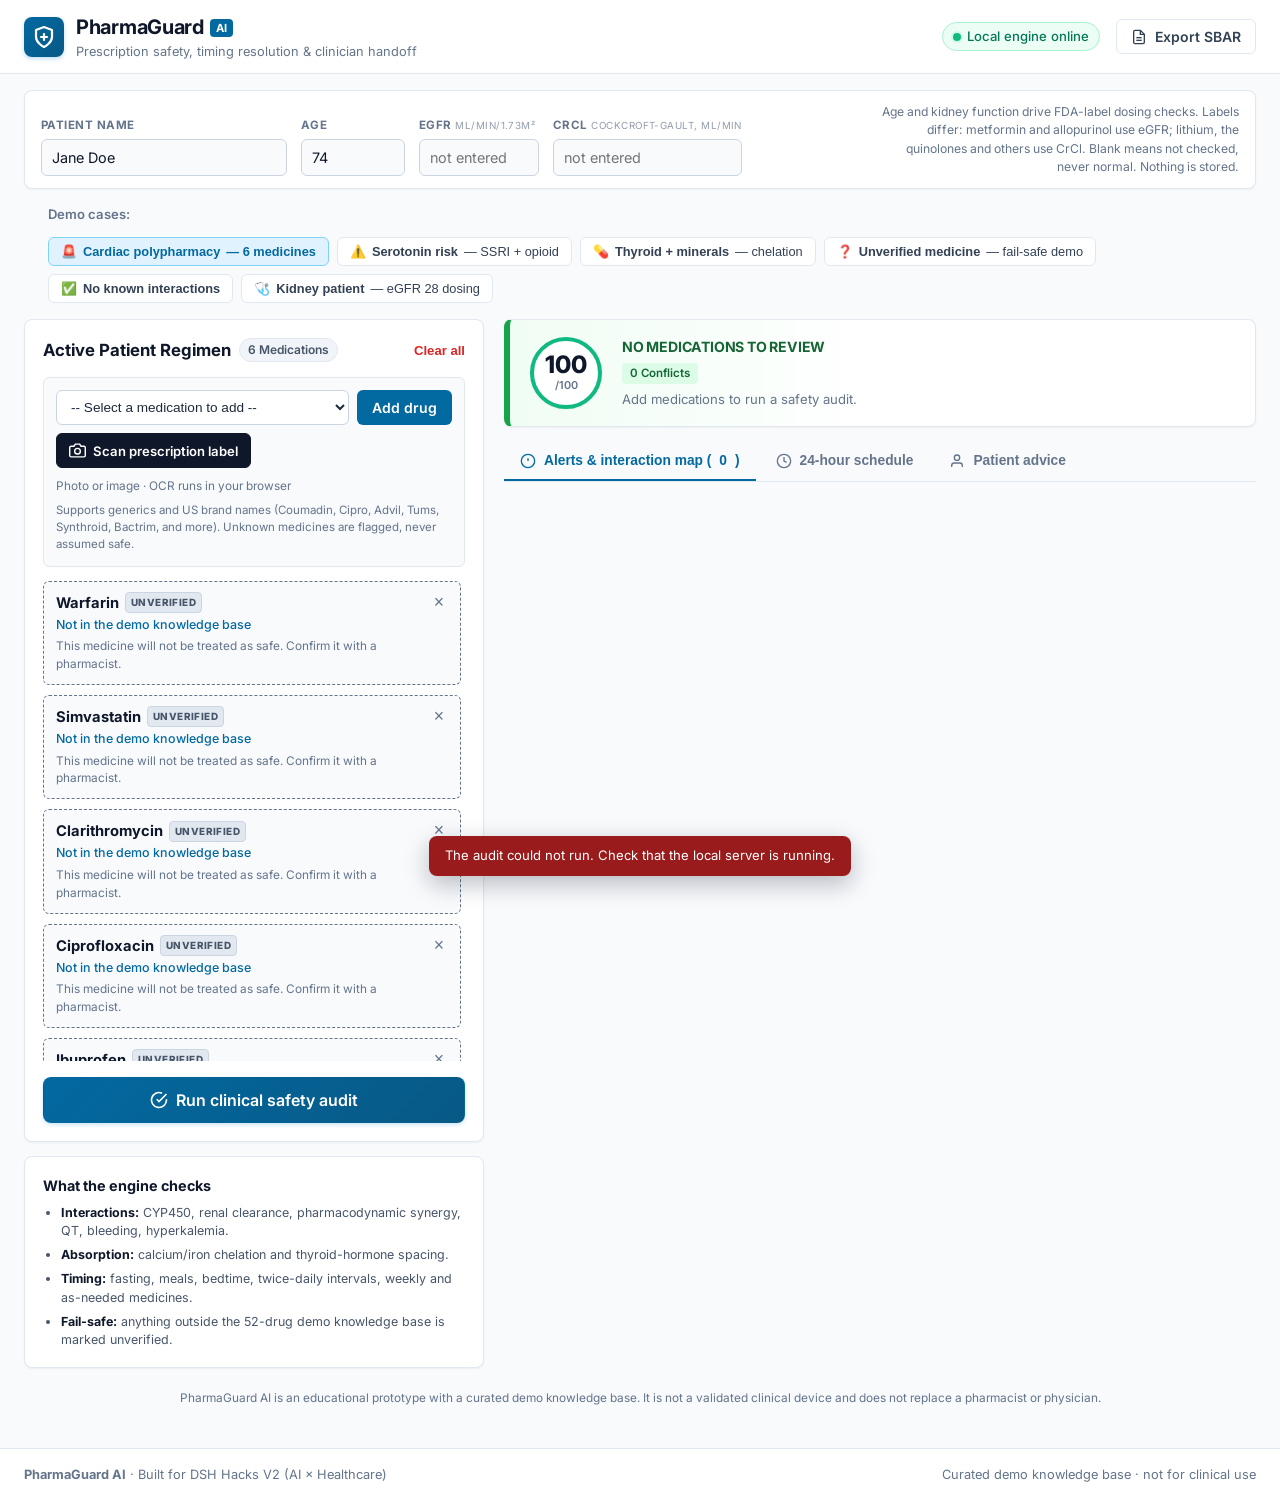
==== commit edd414c0: "Add FDA-label kidney-function and age dosing checks Patients can enter age, eGFR and CrCl. Twelve do" ====
--- a/static/index.html
+++ b/static/index.html
@@ -53,7 +53,15 @@
         <label for="patient-age">Age</label>
         <input id="patient-age" type="number" value="74" min="1" max="120">
       </div>
-      <p class="patient-hint">Used only in the SBAR draft and calendar export. Nothing is stored.</p>
+      <div class="patient-field patient-kidney">
+        <label for="patient-egfr">eGFR <span class="unit">mL/min/1.73m²</span></label>
+        <input id="patient-egfr" type="number" min="0" max="200" step="1" placeholder="not entered" inputmode="numeric">
+      </div>
+      <div class="patient-field patient-kidney">
+        <label for="patient-crcl">CrCl <span class="unit">Cockcroft-Gault, mL/min</span></label>
+        <input id="patient-crcl" type="number" min="0" max="200" step="1" placeholder="not entered" inputmode="numeric">
+      </div>
+      <p class="patient-hint">Age and kidney function drive FDA-label dosing checks. Labels differ: metformin and allopurinol use eGFR; lithium, the quinolones and others use CrCl. Blank means not checked, never normal. Nothing is stored.</p>
     </section>
 
     <!-- Quick Presets Toolbar -->
@@ -79,6 +87,10 @@
         <button class="btn-preset" data-preset="safe" type="button">
           <span class="preset-icon">✅</span>
           <strong>No known interactions</strong>
+        </button>
+        <button class="btn-preset" data-preset="kidney" type="button">
+          <span class="preset-icon">🩺</span>
+          <strong>Kidney patient</strong> — eGFR 28 dosing
         </button>
       </div>
     </section>
--- a/static/style.css
+++ b/static/style.css
@@ -1345,3 +1345,36 @@
 .note-card.critical-conflicts { background: #fef2f2; border-color: #fecaca; }
 .note-card.critical-conflicts h4 { color: #991b1b; }
 .note-card.critical-conflicts p { font-size: 0.78rem; color: #7f1d1d; margin-bottom: 5px; }
+
+/* FDA label evidence */
+.label-evidence { margin-top: 10px; border-radius: 8px; font-size: 0.85rem; padding: 8px 12px; border: 1px solid #e2e8f0; background: #f8fafc; }
+.label-evidence summary { cursor: pointer; display: flex; flex-wrap: wrap; gap: 8px; align-items: center; list-style: none; }
+.label-evidence summary::-webkit-details-marker { display: none; }
+.label-evidence .ev-badge { font-weight: 700; }
+.label-evidence .ev-meta { color: #64748b; }
+.label-evidence.ev-direct { border-color: #86efac; background: #f0fdf4; }
+.label-evidence.ev-direct .ev-badge { color: #15803d; }
+.label-evidence.ev-class { border-color: #fde68a; background: #fffbeb; }
+.label-evidence.ev-class .ev-badge { color: #b45309; }
+.label-evidence.ev-none .ev-badge { color: #64748b; margin-right: 8px; }
+.label-evidence blockquote { margin: 8px 0; padding: 8px 12px; border-left: 3px solid #cbd5e1; background: #fff; color: #334155; font-size: 0.82rem; line-height: 1.5; }
+.label-evidence mark { background: #fef08a; padding: 0 2px; border-radius: 2px; }
+.label-evidence a { color: #0f766e; font-weight: 600; }
+
+/* Patient-specific kidney/age dosing */
+.patient-field.patient-kidney input { min-width: 120px; }
+.patient-field label .unit { font-weight: 400; opacity: 0.7; font-size: 0.85em; }
+.dosing-badge { background: rgba(124, 58, 237, 0.12); color: #6d28d9; }
+.dosing-card { border-left-width: 5px; }
+.dosing-not-checked {
+  margin: 0 0 12px;
+  padding: 10px 14px;
+  border-radius: 10px;
+  border: 1px dashed #94a3b8;
+  background: rgba(148, 163, 184, 0.12);
+  font-size: 0.9rem;
+  line-height: 1.45;
+}
+@media (max-width: 720px) {
+  .patient-field.patient-kidney { flex: 1 1 140px; }
+}
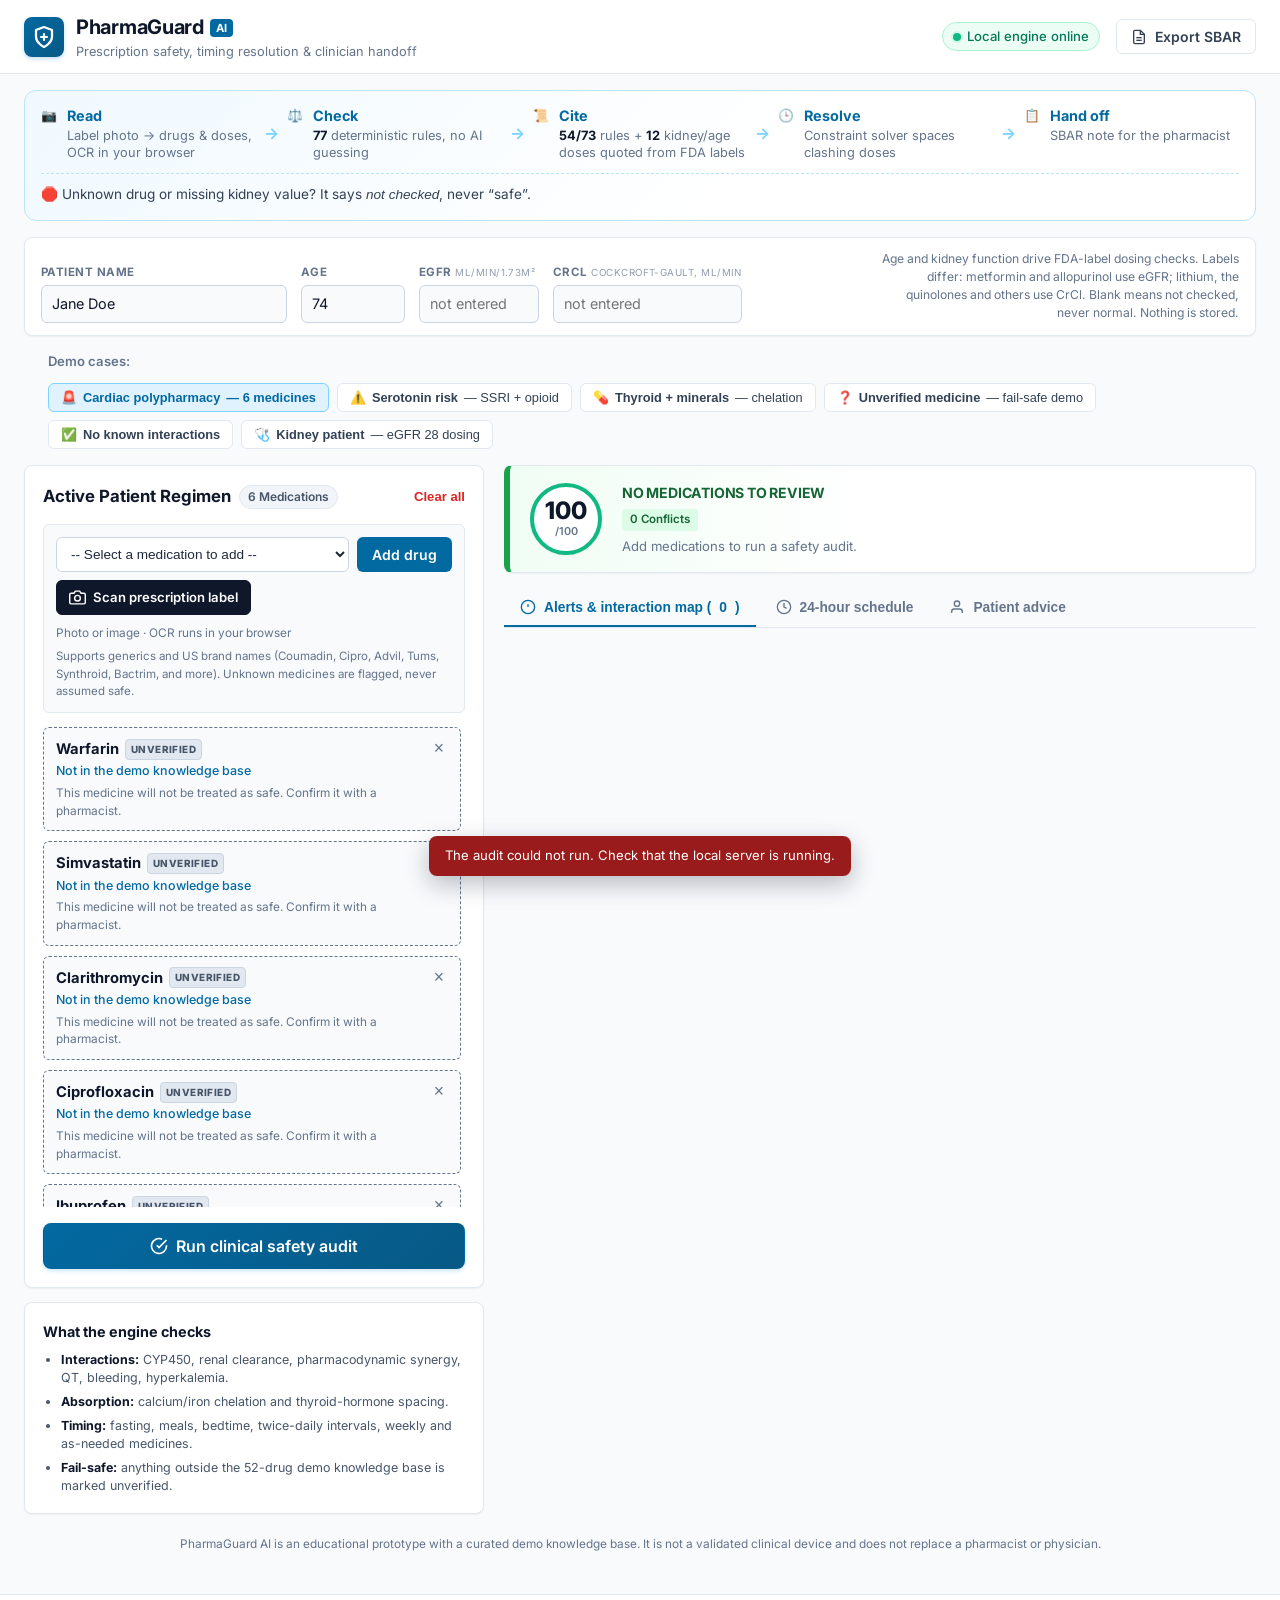
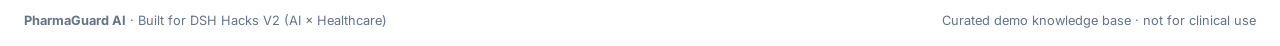
==== commit 21eb841e: "Add how-it-works strip, evidence trail, day-at-a-glance schedule and larger map labels" ====
--- a/static/index.html
+++ b/static/index.html
@@ -42,6 +42,35 @@
   </header>
 
   <main class="main-container">
+
+    <!-- How it works: perception is AI, decisions are deterministic and sourced -->
+    <section class="pipeline-strip" aria-label="How PharmaGuard works">
+      <div class="pl-step">
+        <span class="pl-icon" aria-hidden="true">📷</span>
+        <div><strong>Read</strong><span>Label photo → drugs &amp; doses, OCR in your browser</span></div>
+      </div>
+      <span class="pl-arrow" aria-hidden="true">→</span>
+      <div class="pl-step">
+        <span class="pl-icon" aria-hidden="true">⚖️</span>
+        <div><strong>Check</strong><span><b id="pl-rules">77</b> deterministic rules, no AI guessing</span></div>
+      </div>
+      <span class="pl-arrow" aria-hidden="true">→</span>
+      <div class="pl-step">
+        <span class="pl-icon" aria-hidden="true">📜</span>
+        <div><strong>Cite</strong><span><b id="pl-fda">54/73</b> rules + <b id="pl-dosing">12</b> kidney/age doses quoted from FDA labels</span></div>
+      </div>
+      <span class="pl-arrow" aria-hidden="true">→</span>
+      <div class="pl-step">
+        <span class="pl-icon" aria-hidden="true">🕒</span>
+        <div><strong>Resolve</strong><span>Constraint solver spaces clashing doses</span></div>
+      </div>
+      <span class="pl-arrow" aria-hidden="true">→</span>
+      <div class="pl-step">
+        <span class="pl-icon" aria-hidden="true">📋</span>
+        <div><strong>Hand off</strong><span>SBAR note for the pharmacist</span></div>
+      </div>
+      <div class="pl-guard"><span aria-hidden="true">🛑</span> Unknown drug or missing kidney value? It says <em>not checked</em>, never “safe”.</div>
+    </section>
 
     <!-- Patient context -->
     <section class="patient-bar" aria-label="Patient context">
@@ -232,6 +261,7 @@
               </button>
             </div>
           </div>
+          <div id="day-ribbon" class="day-ribbon" aria-label="Day at a glance"></div>
           <div id="timeline-container" class="timeline-container">
             <!-- Dynamic schedule groups -->
           </div>
--- a/static/style.css
+++ b/static/style.css
@@ -1378,3 +1378,55 @@
 @media (max-width: 720px) {
   .patient-field.patient-kidney { flex: 1 1 140px; }
 }
+
+/* How-it-works strip */
+.pipeline-strip {
+  display: flex; flex-wrap: wrap; align-items: stretch; gap: 8px;
+  margin-bottom: 16px; padding: 14px 16px;
+  background: linear-gradient(135deg, #f0f9ff 0%, #ffffff 60%);
+  border: 1px solid #bae6fd; border-radius: 12px;
+}
+.pl-step { display: flex; gap: 10px; align-items: flex-start; flex: 1 1 150px; min-width: 0; }
+.pl-icon { font-size: 1.35rem; line-height: 1; margin-top: 2px; }
+.pl-step strong { display: block; font-size: 0.9rem; color: var(--primary); }
+.pl-step span { display: block; font-size: 0.8rem; color: var(--text-muted); line-height: 1.35; }
+.pl-step b { color: var(--text-main); }
+.pl-arrow { align-self: center; color: #7dd3fc; font-weight: 700; }
+.pl-guard {
+  flex-basis: 100%; margin-top: 4px; padding-top: 10px; border-top: 1px dashed #bae6fd;
+  font-size: 0.85rem; color: #334155;
+}
+@media (max-width: 900px) { .pl-arrow { display: none; } .pl-step { flex: 1 1 45%; } }
+@media (max-width: 520px) { .pl-step { flex: 1 1 100%; } }
+
+/* Evidence trail summary */
+.evidence-summary {
+  margin-bottom: 14px; padding: 12px 14px; border: 1px solid var(--border-color);
+  border-radius: 10px; background: var(--bg-card); box-shadow: var(--shadow-sm);
+}
+.es-head { display: flex; flex-wrap: wrap; justify-content: space-between; gap: 6px; font-size: 0.88rem; margin-bottom: 8px; }
+.es-head span { color: var(--text-muted); }
+.es-bar { display: flex; height: 10px; border-radius: 999px; overflow: hidden; background: #f1f5f9; }
+.es-bar span { display: block; height: 100%; }
+.es-legend { display: flex; flex-wrap: wrap; gap: 14px; margin-top: 8px; font-size: 0.78rem; color: var(--text-muted); }
+.es-legend i { display: inline-block; width: 10px; height: 10px; border-radius: 3px; margin-right: 5px; vertical-align: -1px; }
+.es-direct { background: var(--success); }
+.es-class { background: var(--warning); }
+.es-other { background: #94a3b8; }
+
+/* Day at a glance */
+.day-ribbon:empty { display: none; }
+.day-ribbon {
+  margin-bottom: 16px; padding: 12px 14px; border: 1px solid var(--border-color);
+  border-radius: 10px; background: var(--bg-card); box-shadow: var(--shadow-sm);
+}
+.day-ribbon svg { width: 100%; height: auto; display: block; }
+.ribbon-head { display: flex; flex-wrap: wrap; justify-content: space-between; gap: 8px; font-size: 0.9rem; margin-bottom: 6px; }
+.ribbon-key { font-size: 0.78rem; color: var(--text-muted); display: flex; gap: 6px; align-items: center; flex-wrap: wrap; }
+.ribbon-key i { display: inline-block; width: 12px; height: 12px; border-radius: 6px; margin-left: 6px; }
+.rule-chips { display: flex; flex-wrap: wrap; gap: 6px; margin-top: 10px; align-items: center; }
+.rule-chips-title { font-size: 0.8rem; color: var(--text-muted); margin-right: 4px; }
+.rule-chip { font-size: 0.8rem; padding: 4px 10px; border-radius: 999px; border: 1px solid; }
+.rule-chip.ok { background: var(--success-light); border-color: var(--success-border); color: #166534; }
+.rule-chip.bad { background: var(--danger-light); border-color: var(--danger-border); color: #991b1b; }
+.ribbon-key i.ring { background: #fff; border: 3px solid #dc2626; box-sizing: border-box; }
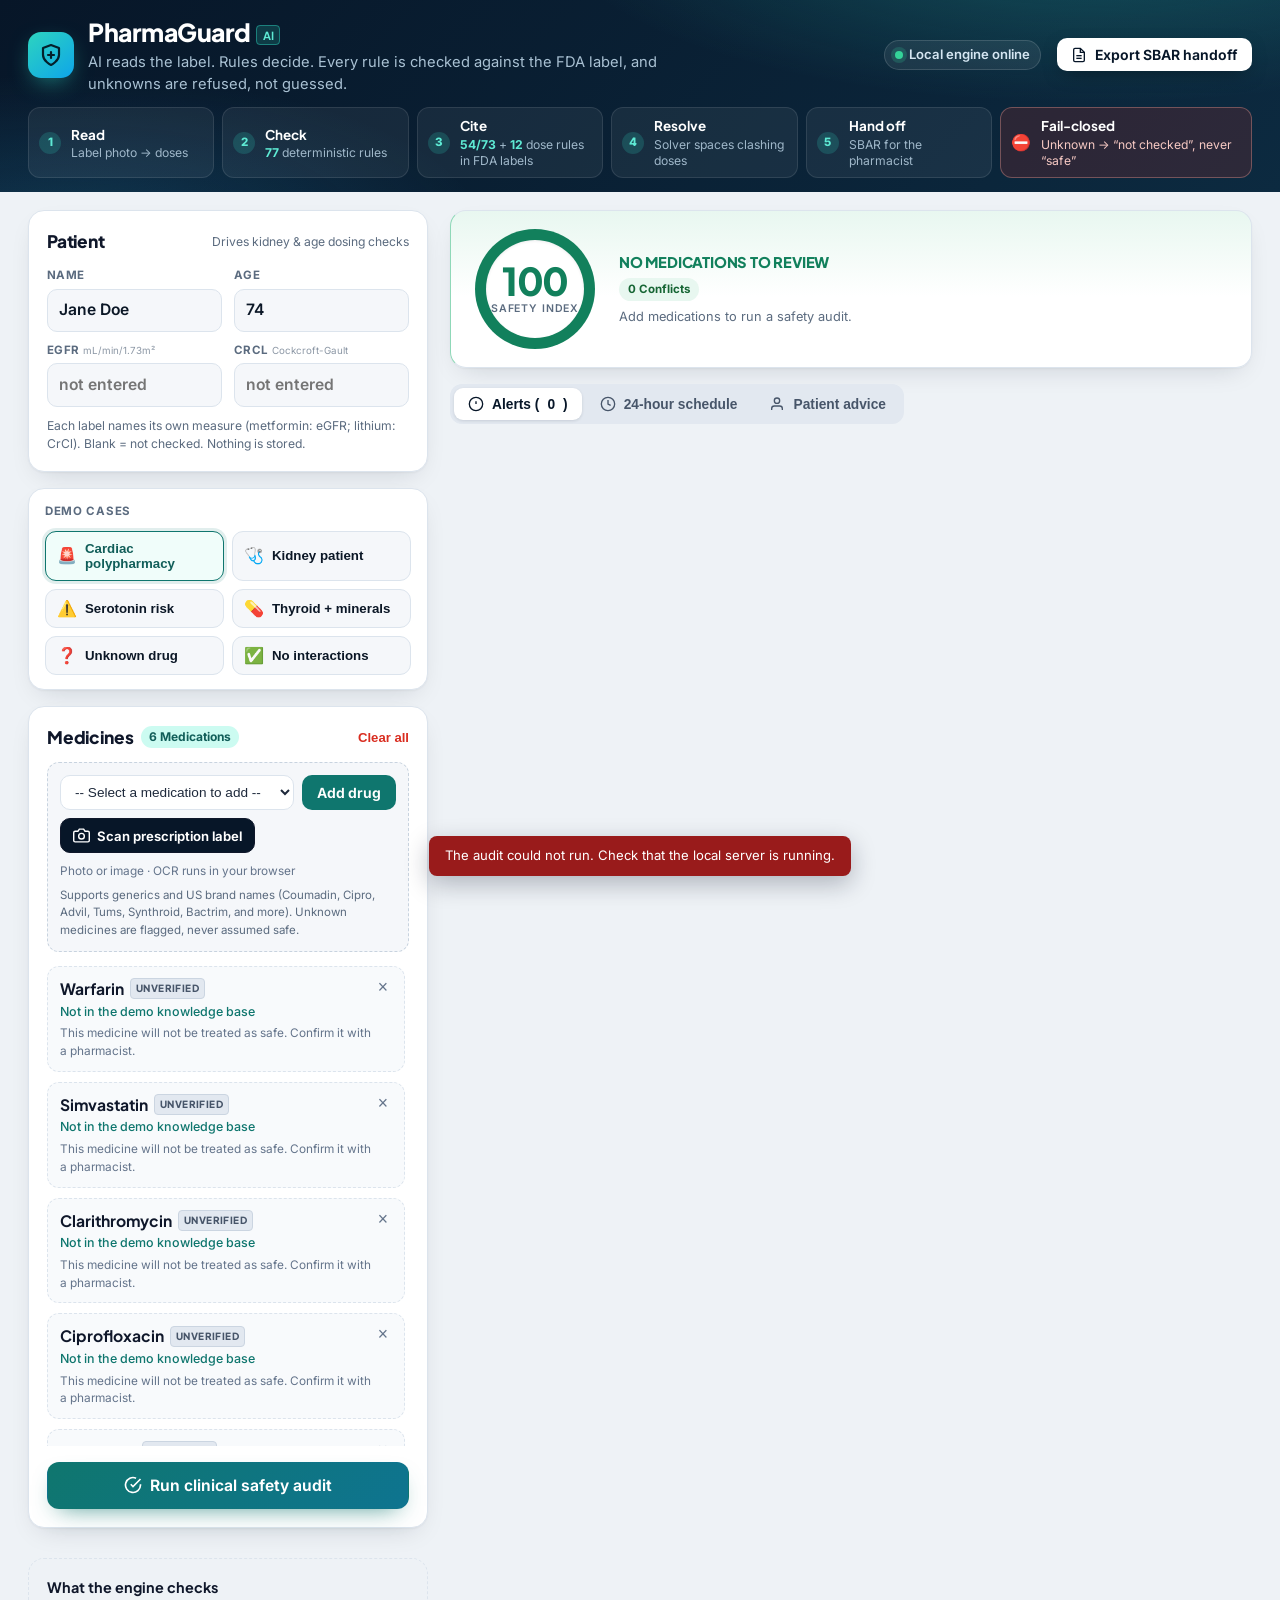
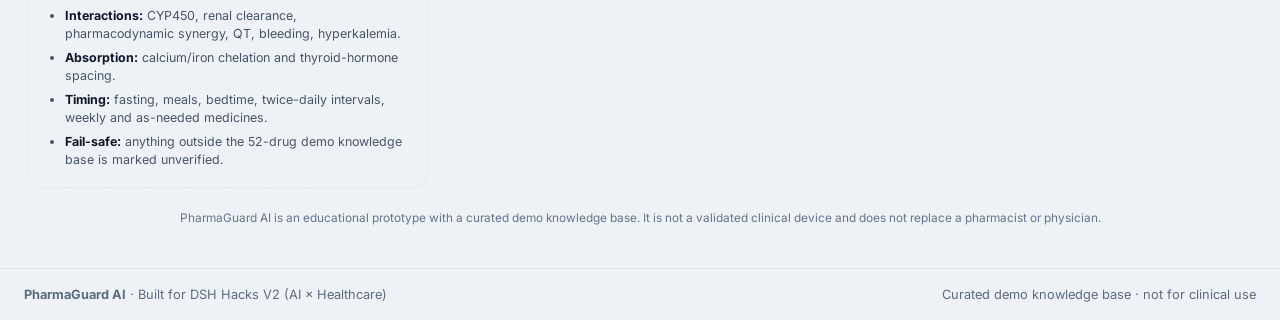
==== commit 233c0a96: "Redesign the interface and refresh docs for patient dosing New clinical design system: dark header w" ====
--- a/static/index.html
+++ b/static/index.html
@@ -8,11 +8,11 @@
   <link rel="stylesheet" href="style.css">
   <link rel="preconnect" href="https://fonts.googleapis.com">
   <link rel="preconnect" href="https://fonts.gstatic.com" crossorigin>
-  <link href="https://fonts.googleapis.com/css2?family=Inter:wght@400;500;600;700&family=JetBrains+Mono:wght@400;500&display=swap" rel="stylesheet">
+  <link href="https://fonts.googleapis.com/css2?family=Inter:wght@400;500;600;700&family=Plus+Jakarta+Sans:wght@600;700;800&family=JetBrains+Mono:wght@400;500&display=swap" rel="stylesheet">
 </head>
 <body>
 
-  <!-- Top Navigation Bar -->
+  <!-- Header: brand, pitch, live knowledge-base stats, pipeline -->
   <header class="navbar">
     <div class="nav-container">
       <div class="brand">
@@ -25,7 +25,7 @@
         </div>
         <div class="brand-text">
           <h1 class="brand-title">PharmaGuard <span class="ai-pill">AI</span></h1>
-          <span class="brand-sub">Prescription safety, timing resolution &amp; clinician handoff</span>
+          <span class="brand-sub">AI reads the label. Rules decide. Every rule is checked against the FDA label, and unknowns are refused, not guessed.</span>
         </div>
       </div>
       <div class="nav-actions">
@@ -33,106 +33,71 @@
           <span class="status-dot"></span>
           <span id="kb-status-text">Local engine online</span>
         </span>
-        <button id="btn-export-sbar" class="btn btn-secondary" type="button">
+        <button id="btn-export-sbar" class="btn btn-secondary btn-sbar" type="button">
           <svg width="16" height="16" viewBox="0 0 24 24" fill="none" stroke="currentColor" stroke-width="2" aria-hidden="true"><path d="M14 2H6a2 2 0 0 0-2 2v16a2 2 0 0 0 2 2h12a2 2 0 0 0 2-2V8z"/><polyline points="14 2 14 8 20 8"/><line x1="16" y1="13" x2="8" y2="13"/><line x1="16" y1="17" x2="8" y2="17"/></svg>
-          Export SBAR
+          Export SBAR handoff
         </button>
       </div>
     </div>
+    <ol class="pipeline-strip" aria-label="How PharmaGuard works">
+      <li class="pl-step"><span class="pl-num">1</span><div><strong>Read</strong><span>Label photo → doses</span></div></li>
+      <li class="pl-step"><span class="pl-num">2</span><div><strong>Check</strong><span><b id="pl-rules">77</b> deterministic rules</span></div></li>
+      <li class="pl-step"><span class="pl-num">3</span><div><strong>Cite</strong><span><b id="pl-fda">54/73</b> + <b id="pl-dosing">12</b> dose rules in FDA labels</span></div></li>
+      <li class="pl-step"><span class="pl-num">4</span><div><strong>Resolve</strong><span>Solver spaces clashing doses</span></div></li>
+      <li class="pl-step"><span class="pl-num">5</span><div><strong>Hand off</strong><span>SBAR for the pharmacist</span></div></li>
+      <li class="pl-guard"><span aria-hidden="true">⛔</span><div><strong>Fail-closed</strong><span>Unknown → “not checked”, never “safe”</span></div></li>
+    </ol>
   </header>
 
   <main class="main-container">
-
-    <!-- How it works: perception is AI, decisions are deterministic and sourced -->
-    <section class="pipeline-strip" aria-label="How PharmaGuard works">
-      <div class="pl-step">
-        <span class="pl-icon" aria-hidden="true">📷</span>
-        <div><strong>Read</strong><span>Label photo → drugs &amp; doses, OCR in your browser</span></div>
-      </div>
-      <span class="pl-arrow" aria-hidden="true">→</span>
-      <div class="pl-step">
-        <span class="pl-icon" aria-hidden="true">⚖️</span>
-        <div><strong>Check</strong><span><b id="pl-rules">77</b> deterministic rules, no AI guessing</span></div>
-      </div>
-      <span class="pl-arrow" aria-hidden="true">→</span>
-      <div class="pl-step">
-        <span class="pl-icon" aria-hidden="true">📜</span>
-        <div><strong>Cite</strong><span><b id="pl-fda">54/73</b> rules + <b id="pl-dosing">12</b> kidney/age doses quoted from FDA labels</span></div>
-      </div>
-      <span class="pl-arrow" aria-hidden="true">→</span>
-      <div class="pl-step">
-        <span class="pl-icon" aria-hidden="true">🕒</span>
-        <div><strong>Resolve</strong><span>Constraint solver spaces clashing doses</span></div>
-      </div>
-      <span class="pl-arrow" aria-hidden="true">→</span>
-      <div class="pl-step">
-        <span class="pl-icon" aria-hidden="true">📋</span>
-        <div><strong>Hand off</strong><span>SBAR note for the pharmacist</span></div>
-      </div>
-      <div class="pl-guard"><span aria-hidden="true">🛑</span> Unknown drug or missing kidney value? It says <em>not checked</em>, never “safe”.</div>
-    </section>
-
-    <!-- Patient context -->
-    <section class="patient-bar" aria-label="Patient context">
-      <div class="patient-field">
-        <label for="patient-name">Patient name</label>
-        <input id="patient-name" type="text" value="Jane Doe" maxlength="80" autocomplete="off">
-      </div>
-      <div class="patient-field patient-age">
-        <label for="patient-age">Age</label>
-        <input id="patient-age" type="number" value="74" min="1" max="120">
-      </div>
-      <div class="patient-field patient-kidney">
-        <label for="patient-egfr">eGFR <span class="unit">mL/min/1.73m²</span></label>
-        <input id="patient-egfr" type="number" min="0" max="200" step="1" placeholder="not entered" inputmode="numeric">
-      </div>
-      <div class="patient-field patient-kidney">
-        <label for="patient-crcl">CrCl <span class="unit">Cockcroft-Gault, mL/min</span></label>
-        <input id="patient-crcl" type="number" min="0" max="200" step="1" placeholder="not entered" inputmode="numeric">
-      </div>
-      <p class="patient-hint">Age and kidney function drive FDA-label dosing checks. Labels differ: metformin and allopurinol use eGFR; lithium, the quinolones and others use CrCl. Blank means not checked, never normal. Nothing is stored.</p>
-    </section>
-
-    <!-- Quick Presets Toolbar -->
-    <section class="preset-section">
-      <span class="preset-label">Demo cases:</span>
-      <div class="preset-buttons">
-        <button class="btn-preset active" data-preset="cardiac" type="button">
-          <span class="preset-icon">🚨</span>
-          <strong>Cardiac polypharmacy</strong> — 6 medicines
-        </button>
-        <button class="btn-preset" data-preset="psych" type="button">
-          <span class="preset-icon">⚠️</span>
-          <strong>Serotonin risk</strong> — SSRI + opioid
-        </button>
-        <button class="btn-preset" data-preset="endocrine" type="button">
-          <span class="preset-icon">💊</span>
-          <strong>Thyroid + minerals</strong> — chelation
-        </button>
-        <button class="btn-preset" data-preset="unknown" type="button">
-          <span class="preset-icon">❓</span>
-          <strong>Unverified medicine</strong> — fail-safe demo
-        </button>
-        <button class="btn-preset" data-preset="safe" type="button">
-          <span class="preset-icon">✅</span>
-          <strong>No known interactions</strong>
-        </button>
-        <button class="btn-preset" data-preset="kidney" type="button">
-          <span class="preset-icon">🩺</span>
-          <strong>Kidney patient</strong> — eGFR 28 dosing
-        </button>
-      </div>
-    </section>
 
     <!-- Two-Column Layout -->
     <div class="content-grid">
 
       <!-- Left Column: Patient Regimen Input -->
       <div class="column-left">
-        <div class="panel">
+        <section class="panel patient-panel" aria-label="Patient context">
+          <div class="panel-header">
+            <h2 class="panel-title">Patient</h2>
+            <span class="panel-kicker">Drives kidney &amp; age dosing checks</span>
+          </div>
+          <div class="patient-bar">
+            <div class="patient-field patient-name-field">
+              <label for="patient-name">Name</label>
+              <input id="patient-name" type="text" value="Jane Doe" maxlength="80" autocomplete="off">
+            </div>
+            <div class="patient-field patient-age">
+              <label for="patient-age">Age</label>
+              <input id="patient-age" type="number" value="74" min="1" max="120">
+            </div>
+            <div class="patient-field patient-kidney">
+              <label for="patient-egfr">eGFR <span class="unit">mL/min/1.73m²</span></label>
+              <input id="patient-egfr" type="number" min="0" max="200" step="1" placeholder="not entered" inputmode="numeric">
+            </div>
+            <div class="patient-field patient-kidney">
+              <label for="patient-crcl">CrCl <span class="unit">Cockcroft-Gault</span></label>
+              <input id="patient-crcl" type="number" min="0" max="200" step="1" placeholder="not entered" inputmode="numeric">
+            </div>
+          </div>
+          <p class="patient-hint">Each label names its own measure (metformin: eGFR; lithium: CrCl). Blank = not checked. Nothing is stored.</p>
+        </section>
+
+        <section class="preset-section" aria-label="Demo cases">
+          <span class="preset-label">Demo cases</span>
+          <div class="preset-buttons">
+            <button class="btn-preset active" data-preset="cardiac" type="button"><span class="preset-icon">🚨</span><strong>Cardiac polypharmacy</strong></button>
+            <button class="btn-preset" data-preset="kidney" type="button"><span class="preset-icon">🩺</span><strong>Kidney patient</strong></button>
+            <button class="btn-preset" data-preset="psych" type="button"><span class="preset-icon">⚠️</span><strong>Serotonin risk</strong></button>
+            <button class="btn-preset" data-preset="endocrine" type="button"><span class="preset-icon">💊</span><strong>Thyroid + minerals</strong></button>
+            <button class="btn-preset" data-preset="unknown" type="button"><span class="preset-icon">❓</span><strong>Unknown drug</strong></button>
+            <button class="btn-preset" data-preset="safe" type="button"><span class="preset-icon">✅</span><strong>No interactions</strong></button>
+          </div>
+        </section>
+
+        <div class="panel regimen-panel">
           <div class="panel-header">
             <div class="panel-title-wrap">
-              <h2 class="panel-title">Active Patient Regimen</h2>
+              <h2 class="panel-title">Medicines</h2>
               <span id="med-count-badge" class="badge">0 Medications</span>
             </div>
             <button id="btn-clear-all" class="btn-text" type="button">Clear all</button>
@@ -197,12 +162,13 @@
       <!-- Right Column: Audit Results & Safety Intelligence -->
       <div class="column-right">
 
+        <div class="overview-row">
         <!-- Score & Safety Summary Banner -->
         <div id="safety-score-card" class="score-card score-safe" aria-live="polite">
           <div class="score-visual">
             <div class="score-circle">
               <span id="score-value" class="score-num">100</span>
-              <span class="score-max">/100</span>
+              <span class="score-max">safety index</span>
             </div>
           </div>
           <div class="score-details">
@@ -213,6 +179,15 @@
               <span class="metric-tag green">0 Conflicts</span>
             </div>
             <p id="score-recommendation-sub" class="score-subtext">Add medications to run a safety audit.</p>
+          </div>
+        </div>
+
+        <div id="graph-container" class="graph-container hidden">
+            <div class="graph-header">
+              <h3>Interaction map</h3>
+              <span class="graph-legend"><span class="dot red"></span> Critical <span class="dot amber"></span> Monitor / timing</span>
+            </div>
+            <div id="interaction-graph" class="interaction-graph"></div>
           </div>
         </div>
 
@@ -220,7 +195,7 @@
         <div class="tab-bar" role="tablist" aria-label="Audit views">
           <button class="tab-btn active" data-tab="violations" type="button" role="tab" aria-selected="true">
             <svg width="16" height="16" viewBox="0 0 24 24" fill="none" stroke="currentColor" stroke-width="2" aria-hidden="true"><circle cx="12" cy="12" r="10"/><line x1="12" y1="8" x2="12" y2="12"/><line x1="12" y1="16" x2="12.01" y2="16"/></svg>
-            Alerts &amp; interaction map (<span id="violations-count">0</span>)
+            Alerts (<span id="violations-count">0</span>)
           </button>
           <button class="tab-btn" data-tab="timeline" type="button" role="tab" aria-selected="false">
             <svg width="16" height="16" viewBox="0 0 24 24" fill="none" stroke="currentColor" stroke-width="2" aria-hidden="true"><circle cx="12" cy="12" r="10"/><polyline points="12 6 12 12 16 14"/></svg>
@@ -234,13 +209,6 @@
 
         <!-- Tab 1: Alerts -->
         <div id="tab-violations" class="tab-pane active" role="tabpanel">
-          <div id="graph-container" class="graph-container hidden">
-            <div class="graph-header">
-              <h3>Interaction map</h3>
-              <span class="graph-legend"><span class="dot red"></span> Critical <span class="dot amber"></span> Monitor / timing</span>
-            </div>
-            <div id="interaction-graph" class="interaction-graph"></div>
-          </div>
           <div id="violations-container" class="violations-container">
             <!-- Dynamic alerts -->
           </div>
--- a/static/style.css
+++ b/static/style.css
@@ -1,33 +1,39 @@
 /* PharmaGuard AI — Clinical Design System */
 
 :root {
-  --bg-main: #f8fafc;
+  --bg-main: #eef2f6;
   --bg-card: #ffffff;
-  --text-main: #0f172a;
-  --text-muted: #64748b;
-  --border-color: #e2e8f0;
-  
-  --primary: #0369a1;
-  --primary-hover: #075985;
-  --primary-light: #e0f2fe;
-
-  --danger: #dc2626;
-  --danger-light: #fee2e2;
-  --danger-border: #fca5a5;
-
-  --warning: #d97706;
-  --warning-light: #fef3c7;
-  --warning-border: #fcd34d;
-
-  --success: #16a34a;
-  --success-light: #dcfce7;
-  --success-border: #86efac;
+  --bg-sunken: #f5f7fa;
+  --text-main: #0b1726;
+  --text-muted: #5b6b7f;
+  --border-color: #dce4ed;
+
+  --primary: #0f766e;
+  --primary-hover: #115e59;
+  --primary-light: #ccfbf1;
+  --ink: #071628;
+  --ink-2: #0c2a40;
+  --accent: #2dd4bf;
+  --violet: #7c3aed;
+
+  --danger: #d92d20;
+  --danger-light: #fef0ee;
+  --danger-border: #fdb4ab;
+
+  --warning: #c4660a;
+  --warning-light: #fff6e5;
+  --warning-border: #fcd38d;
+
+  --success: #12805c;
+  --success-light: #e8f7f0;
+  --success-border: #8fd8b8;
 
   --font-sans: 'Inter', -apple-system, BlinkMacSystemFont, "Segoe UI", Roboto, sans-serif;
-  --font-mono: 'JetBrains Mono', monospace;
-  --shadow-sm: 0 1px 2px 0 rgb(0 0 0 / 0.05);
-  --shadow-md: 0 4px 6px -1px rgb(0 0 0 / 0.08), 0 2px 4px -2px rgb(0 0 0 / 0.06);
-  --radius: 8px;
+  --font-display: 'Plus Jakarta Sans', 'Inter', -apple-system, sans-serif;
+  --font-mono: 'JetBrains Mono', ui-monospace, monospace;
+  --shadow-sm: 0 1px 2px rgb(11 23 38 / 0.05);
+  --shadow-md: 0 1px 2px rgb(11 23 38 / 0.04), 0 10px 28px -12px rgb(11 23 38 / 0.18);
+  --radius: 14px;
 }
 
 * {
@@ -1379,26 +1385,6 @@
   .patient-field.patient-kidney { flex: 1 1 140px; }
 }
 
-/* How-it-works strip */
-.pipeline-strip {
-  display: flex; flex-wrap: wrap; align-items: stretch; gap: 8px;
-  margin-bottom: 16px; padding: 14px 16px;
-  background: linear-gradient(135deg, #f0f9ff 0%, #ffffff 60%);
-  border: 1px solid #bae6fd; border-radius: 12px;
-}
-.pl-step { display: flex; gap: 10px; align-items: flex-start; flex: 1 1 150px; min-width: 0; }
-.pl-icon { font-size: 1.35rem; line-height: 1; margin-top: 2px; }
-.pl-step strong { display: block; font-size: 0.9rem; color: var(--primary); }
-.pl-step span { display: block; font-size: 0.8rem; color: var(--text-muted); line-height: 1.35; }
-.pl-step b { color: var(--text-main); }
-.pl-arrow { align-self: center; color: #7dd3fc; font-weight: 700; }
-.pl-guard {
-  flex-basis: 100%; margin-top: 4px; padding-top: 10px; border-top: 1px dashed #bae6fd;
-  font-size: 0.85rem; color: #334155;
-}
-@media (max-width: 900px) { .pl-arrow { display: none; } .pl-step { flex: 1 1 45%; } }
-@media (max-width: 520px) { .pl-step { flex: 1 1 100%; } }
-
 /* Evidence trail summary */
 .evidence-summary {
   margin-bottom: 14px; padding: 12px 14px; border: 1px solid var(--border-color);
@@ -1430,3 +1416,254 @@
 .rule-chip.ok { background: var(--success-light); border-color: var(--success-border); color: #166534; }
 .rule-chip.bad { background: var(--danger-light); border-color: var(--danger-border); color: #991b1b; }
 .ribbon-key i.ring { background: #fff; border: 3px solid #dc2626; box-sizing: border-box; }
+
+
+/* =====================================================================
+   PharmaGuard v2 design layer
+   ===================================================================== */
+body { background: var(--bg-main); font-size: 15px; }
+h1, h2, h3, h4, .panel-title, .score-num, .slot-time { font-family: var(--font-display); }
+
+/* ---- Header ---- */
+.navbar {
+  position: relative;
+  background:
+    radial-gradient(900px 300px at 85% -40%, rgb(45 212 191 / 0.28), transparent 60%),
+    radial-gradient(700px 260px at 5% 120%, rgb(56 189 248 / 0.18), transparent 60%),
+    linear-gradient(135deg, var(--ink) 0%, var(--ink-2) 100%);
+  border-bottom: none;
+  color: #e6f1f8;
+}
+.nav-container { max-width: 1400px; padding: 18px 28px 10px; gap: 24px; }
+.brand { gap: 14px; }
+.brand-icon {
+  width: 46px; height: 46px; border-radius: 13px;
+  background: linear-gradient(140deg, #2dd4bf, #0ea5e9);
+  color: #04202b; box-shadow: 0 8px 24px -8px rgb(45 212 191 / 0.7);
+}
+.brand-title { color: #fff; font-size: 1.55rem; font-weight: 800; letter-spacing: -0.02em; }
+.ai-pill { background: rgb(45 212 191 / 0.18); color: #5eead4; border: 1px solid rgb(45 212 191 / 0.45); }
+.brand-sub { color: #a9c1d3; font-size: 0.92rem; max-width: 640px; }
+.status-indicator {
+  background: rgb(255 255 255 / 0.07); color: #d5e6f2;
+  border: 1px solid rgb(255 255 255 / 0.14); font-weight: 600;
+}
+.status-dot { background: #34d399; box-shadow: 0 0 0 4px rgb(52 211 153 / 0.2); }
+.btn-sbar {
+  background: #fff; color: var(--ink); border: none; font-weight: 700;
+  box-shadow: 0 6px 20px -8px rgb(0 0 0 / 0.5);
+}
+.btn-sbar:hover { background: #ecfeff; }
+
+.pipeline-strip {
+  list-style: none; max-width: 1400px; margin: 0 auto; padding: 6px 28px 18px;
+  display: grid; grid-template-columns: repeat(5, 1fr) 1.35fr; gap: 10px;
+}
+.pl-step, .pl-guard {
+  display: flex; gap: 10px; align-items: flex-start; padding: 10px 12px;
+  border-radius: 12px; background: rgb(255 255 255 / 0.06);
+  border: 1px solid rgb(255 255 255 / 0.10); min-width: 0;
+}
+.pl-num {
+  flex: 0 0 auto; width: 22px; height: 22px; border-radius: 50%;
+  display: grid; place-items: center; font-size: 0.72rem; font-weight: 800;
+  background: rgb(45 212 191 / 0.2); color: #5eead4;
+}
+.pl-step strong, .pl-guard strong { display: block; color: #fff; font-size: 0.84rem; font-family: var(--font-display); }
+.pl-step span, .pl-guard span { display: block; color: #9fb7c9; font-size: 0.76rem; line-height: 1.35; }
+.pl-step b { color: #5eead4; }
+.pl-guard { background: rgb(217 45 32 / 0.16); border-color: rgb(253 164 154 / 0.35); }
+.pl-guard > span:first-child { font-size: 1rem; color: inherit; }
+.pl-guard span { color: #f6c9c3; }
+
+/* ---- Layout ---- */
+.main-container { max-width: 1400px; margin: 22px auto 40px; padding: 0 28px; }
+.content-grid { grid-template-columns: 400px minmax(0, 1fr); gap: 22px; margin-top: 0; align-items: start; }
+.column-left { display: flex; flex-direction: column; gap: 16px; }
+.panel { border-radius: 16px; padding: 18px; box-shadow: var(--shadow-md); border-color: var(--border-color); }
+.panel-header { margin-bottom: 12px; }
+.panel-title { font-size: 1.08rem; font-weight: 800; letter-spacing: -0.01em; }
+.panel-kicker { font-size: 0.76rem; color: var(--text-muted); }
+.badge { background: var(--primary-light); color: var(--primary-hover); border: none; font-weight: 700; }
+
+/* ---- Patient panel ---- */
+.patient-panel .patient-bar {
+  display: grid; grid-template-columns: 1fr 1fr; gap: 10px 12px;
+  margin: 0; padding: 0; border: 0; background: none; box-shadow: none;
+}
+.patient-panel .patient-name-field { grid-column: 1 / 2; }
+.patient-field label {
+  font-size: 0.72rem; font-weight: 700; letter-spacing: 0.04em; text-transform: uppercase; color: var(--text-muted);
+}
+.patient-field label .unit { text-transform: none; letter-spacing: 0; }
+.patient-field input, .patient-field.patient-age input, .patient-field.patient-kidney input {
+  width: 100%; min-width: 0; padding: 9px 11px; border-radius: 10px;
+  border: 1.5px solid var(--border-color); background: var(--bg-sunken);
+  font-size: 0.98rem; font-weight: 600; color: var(--text-main);
+}
+.patient-field input:focus { border-color: var(--primary); background: #fff; outline: none; box-shadow: 0 0 0 4px rgb(15 118 110 / 0.12); }
+.patient-field.patient-kidney input:not(:placeholder-shown) { border-color: #a78bfa; background: #f5f3ff; }
+.patient-panel .patient-hint { margin: 10px 0 0; text-align: left; max-width: none; font-size: 0.76rem; color: var(--text-muted); }
+
+/* ---- Demo cases ---- */
+.preset-section {
+  display: block; padding: 14px 16px; margin: 0; border-radius: 16px;
+  background: var(--bg-card); border: 1px solid var(--border-color); box-shadow: var(--shadow-md);
+}
+.preset-label { display: block; font-size: 0.72rem; font-weight: 700; letter-spacing: 0.06em; text-transform: uppercase; color: var(--text-muted); margin-bottom: 10px; }
+.preset-buttons { display: grid; grid-template-columns: 1fr 1fr; gap: 8px; }
+.btn-preset {
+  display: flex; align-items: center; gap: 8px; width: 100%; padding: 9px 11px;
+  border-radius: 11px; border: 1.5px solid var(--border-color); background: var(--bg-sunken);
+  font-size: 0.83rem; color: var(--text-main); text-align: left; transition: all 0.15s ease;
+}
+.btn-preset:hover { border-color: #94d9cf; background: #f0fdfa; }
+.btn-preset.active { border-color: var(--primary); background: #f0fdfa; box-shadow: 0 0 0 3px rgb(15 118 110 / 0.12); color: var(--primary-hover); }
+.preset-icon { font-size: 1rem; }
+
+/* ---- Regimen ---- */
+.add-med-box { background: var(--bg-sunken); border: 1px dashed #c8d3df; border-radius: 12px; }
+.select-input { border-radius: 10px; border: 1.5px solid var(--border-color); }
+.btn { border-radius: 10px; font-weight: 650; }
+.btn-primary { background: var(--primary); }
+.btn-primary:hover { background: var(--primary-hover); }
+.btn-scan { background: var(--ink); border-radius: 10px; }
+.btn-scan:hover { background: var(--ink-2); }
+.btn-audit {
+  border-radius: 12px; padding: 13px; font-size: 0.98rem;
+  background: linear-gradient(135deg, var(--primary), #0e7490);
+  box-shadow: 0 10px 24px -12px rgb(15 118 110 / 0.8);
+}
+.med-card { border-radius: 12px; border-color: var(--border-color); transition: border-color 0.15s, transform 0.15s; }
+.med-card:hover { border-color: #9fd6ce; transform: translateY(-1px); }
+.med-info h3 { font-size: 0.98rem; }
+.med-class { color: var(--primary); }
+.method-panel { box-shadow: none; background: transparent; border-style: dashed; }
+
+/* ---- Overview: score gauge + interaction map ---- */
+.overview-row { display: grid; grid-template-columns: 300px minmax(0, 1fr); gap: 16px; margin-bottom: 16px; align-items: stretch; }
+.score-card {
+  --ring: var(--success); --tint: var(--success-light);
+  flex-direction: column; align-items: stretch; text-align: center; gap: 12px; margin: 0;
+  padding: 20px 18px; border-radius: 16px; border: 1px solid var(--border-color);
+  background: linear-gradient(180deg, var(--tint) 0%, #fff 55%); box-shadow: var(--shadow-md);
+}
+.score-card.score-danger { --ring: var(--danger); --tint: var(--danger-light); border-left: 1px solid var(--danger-border); }
+.score-card.score-warning { --ring: var(--warning); --tint: var(--warning-light); border-left: 1px solid var(--warning-border); }
+.score-card.score-safe { --ring: var(--success); --tint: var(--success-light); border-left: 1px solid var(--success-border); }
+.score-card.score-incomplete { --ring: #64748b; --tint: #f1f5f9; border-left: 1px solid #cbd5e1; }
+.score-visual { align-self: center; }
+.score-circle {
+  width: 136px; height: 136px; border: 0; position: relative; box-shadow: none;
+  background: conic-gradient(var(--ring) calc(var(--score, 100) * 1%), #e3e9f0 0);
+  transition: background 0.4s ease;
+}
+.score-circle::before { content: ""; position: absolute; inset: 11px; border-radius: 50%; background: #fff; box-shadow: inset 0 1px 3px rgb(11 23 38 / 0.08); }
+.score-num, .score-max { position: relative; }
+.score-num { font-size: 2.7rem; font-weight: 800; color: var(--ring); letter-spacing: -0.03em; }
+.score-max { font-size: 0.66rem; letter-spacing: 0.08em; text-transform: uppercase; }
+.score-status-badge { font-family: var(--font-display); font-size: 0.92rem; font-weight: 800; color: var(--ring) !important; background: none !important; padding: 0; line-height: 1.3; }
+.score-metrics { justify-content: center; }
+.metric-tag { border-radius: 999px; font-weight: 700; padding: 3px 9px; }
+.score-subtext { font-size: 0.8rem; }
+.graph-container {
+  margin: 0; border-radius: 16px; box-shadow: var(--shadow-md); border: 1px solid var(--border-color);
+  background: radial-gradient(circle at 50% 45%, #f4fbfa 0%, #fff 70%); display: flex; flex-direction: column;
+}
+.graph-container.hidden { display: none; }
+.graph-header h3 { font-size: 1rem; font-weight: 800; }
+.interaction-graph { flex: 1; display: flex; align-items: center; }
+
+/* ---- Tabs ---- */
+.tab-bar {
+  display: inline-flex; gap: 4px; padding: 4px; margin-bottom: 14px;
+  background: #e2e8f0; border-radius: 12px; border: 0;
+}
+.tab-btn { border: 0; border-radius: 9px; padding: 8px 14px; font-weight: 650; color: #475569; background: transparent; }
+.tab-btn.active { background: #fff; color: var(--ink); box-shadow: 0 1px 3px rgb(11 23 38 / 0.12); border: 0; }
+
+/* ---- Alerts ---- */
+.violation-card {
+  border-radius: 14px; border: 1px solid var(--border-color); border-left-width: 5px;
+  box-shadow: var(--shadow-md); padding: 16px 18px;
+}
+.violation-card.critical { border-left-color: var(--danger); }
+.violation-card.moderate { border-left-color: var(--warning); }
+.violation-title-group h4 { font-size: 1.04rem; font-weight: 800; letter-spacing: -0.01em; }
+.severity-pill { border-radius: 999px; font-weight: 800; letter-spacing: 0.04em; padding: 4px 10px; }
+.severity-pill.critical { background: var(--danger); color: #fff; border: 0; }
+.severity-pill.moderate { background: var(--warning-light); color: #92400e; border: 1px solid var(--warning-border); }
+.violation-action { background: var(--bg-sunken); border-radius: 10px; border: 0; padding: 10px 12px; }
+.label-evidence { border-radius: 12px; }
+.label-evidence.ev-direct { background: linear-gradient(180deg, #effaf5, #fff); border-color: var(--success-border); }
+.label-evidence blockquote {
+  font-family: Georgia, 'Times New Roman', serif; font-size: 0.95rem; line-height: 1.5; color: #1f2d3d;
+  border-left: 3px solid var(--success); background: #fff; border-radius: 0 8px 8px 0; padding: 10px 12px;
+}
+.label-evidence mark { background: #fde68a; padding: 0 2px; border-radius: 3px; }
+.dosing-card { border-left-color: var(--violet) !important; }
+.dosing-card.critical { box-shadow: var(--shadow-md), inset 0 0 0 1px var(--danger-border); }
+.dosing-badge { background: #ede9fe; color: #5b21b6; border: 1px solid #c4b5fd; }
+.dosing-not-checked { border-radius: 12px; border-color: #a78bfa; background: #f5f3ff; color: #3b0764; }
+.evidence-summary { border-radius: 14px; box-shadow: var(--shadow-md); }
+.safe-banner { border-radius: 14px; }
+
+/* ---- Schedule ---- */
+.timeline-intro-box { border-radius: 14px; background: linear-gradient(135deg, #f0fdfa, #fff); border: 1px solid #b6e7df; }
+.day-ribbon, .timeline-slot, .note-card, .weekly-card, .prn-card { border-radius: 14px; box-shadow: var(--shadow-md); }
+.slot-time { font-weight: 800; color: var(--ink); }
+.slot-med-tag { border-radius: 8px; }
+.slot-med-tag.rescheduled { background: #f5f3ff; border-color: #c4b5fd; color: #4c1d95; }
+.dose-status.rescheduled { background: #ede9fe; color: #5b21b6; }
+
+/* ---- Patient advice & modals ---- */
+.patient-advice-box { border-radius: 16px; box-shadow: var(--shadow-md); }
+.advice-card { border-radius: 12px; }
+.modal-overlay { background: rgb(7 22 40 / 0.62); backdrop-filter: blur(4px); }
+.modal-card { border-radius: 20px; box-shadow: 0 30px 80px -20px rgb(0 0 0 / 0.5); }
+.modal-header { border-bottom: 1px solid var(--border-color); }
+.modal-title-group h3 { font-weight: 800; }
+.sbar-pill { background: var(--primary-light); color: var(--primary-hover); border: 0; }
+.sbar-textarea { border-radius: 12px; background: #0b1726; color: #e2edf6; border: 0; font-size: 0.82rem; line-height: 1.55; }
+.scan-paste .sbar-textarea { background: var(--bg-sunken); color: var(--text-main); border: 1px solid var(--border-color); }
+.scan-dropzone { border-radius: 14px; border-color: #9fd6ce; background: #f6fdfb; }
+.scan-dropzone:hover, .scan-dropzone.dragover { border-color: var(--primary); background: #ecfdf8; }
+.progress-bar { background: linear-gradient(90deg, var(--primary), #0ea5e9); }
+.scan-result-item { border-radius: 10px; }
+.footer { background: transparent; border-top: 1px solid var(--border-color); }
+
+/* ---- Responsive ---- */
+@media (max-width: 1180px) {
+  .pipeline-strip { grid-template-columns: repeat(3, 1fr); }
+  .overview-row { grid-template-columns: 1fr; }
+}
+@media (max-width: 1024px) {
+  .content-grid { grid-template-columns: 1fr; }
+}
+@media (max-width: 640px) {
+  .pipeline-strip { grid-template-columns: 1fr 1fr; padding: 6px 12px 14px; }
+  .nav-container { padding: 14px 12px 8px; }
+  .main-container { padding: 0 12px; }
+  .preset-buttons { grid-template-columns: 1fr; }
+  .tab-bar { display: flex; overflow-x: auto; }
+}
+
+/* compaction for the 1440x900 first frame */
+.nav-container { padding: 14px 28px 8px; }
+.pipeline-strip { padding: 4px 28px 14px; gap: 8px; }
+.pl-step, .pl-guard { padding: 8px 10px; align-items: center; }
+.status-indicator { white-space: nowrap; }
+.main-container { margin-top: 18px; }
+.evidence-summary { padding: 10px 14px; margin-bottom: 12px; }
+.es-head { margin-bottom: 6px; }
+.es-legend { margin-top: 6px; }
+.score-card { padding: 16px 16px; gap: 10px; }
+.score-circle { width: 120px; height: 120px; }
+.score-num { font-size: 2.4rem; }
+.pl-step .pl-num { display: grid; place-items: center; color: #5eead4; font-size: 0.72rem; line-height: 1; }
+.pl-guard > span:first-child { display: block; flex: 0 0 auto; }
+/* No interactions → map hidden: score card spans the row, laid out horizontally */
+.overview-row:has(> .graph-container.hidden) { grid-template-columns: 1fr; }
+.overview-row:has(> .graph-container.hidden) .score-card { flex-direction: row; align-items: center; text-align: left; gap: 24px; padding: 18px 24px; }
+.overview-row:has(> .graph-container.hidden) .score-metrics { justify-content: flex-start; }
+.overview-row:has(> .graph-container.hidden) .score-details { flex: 1; }
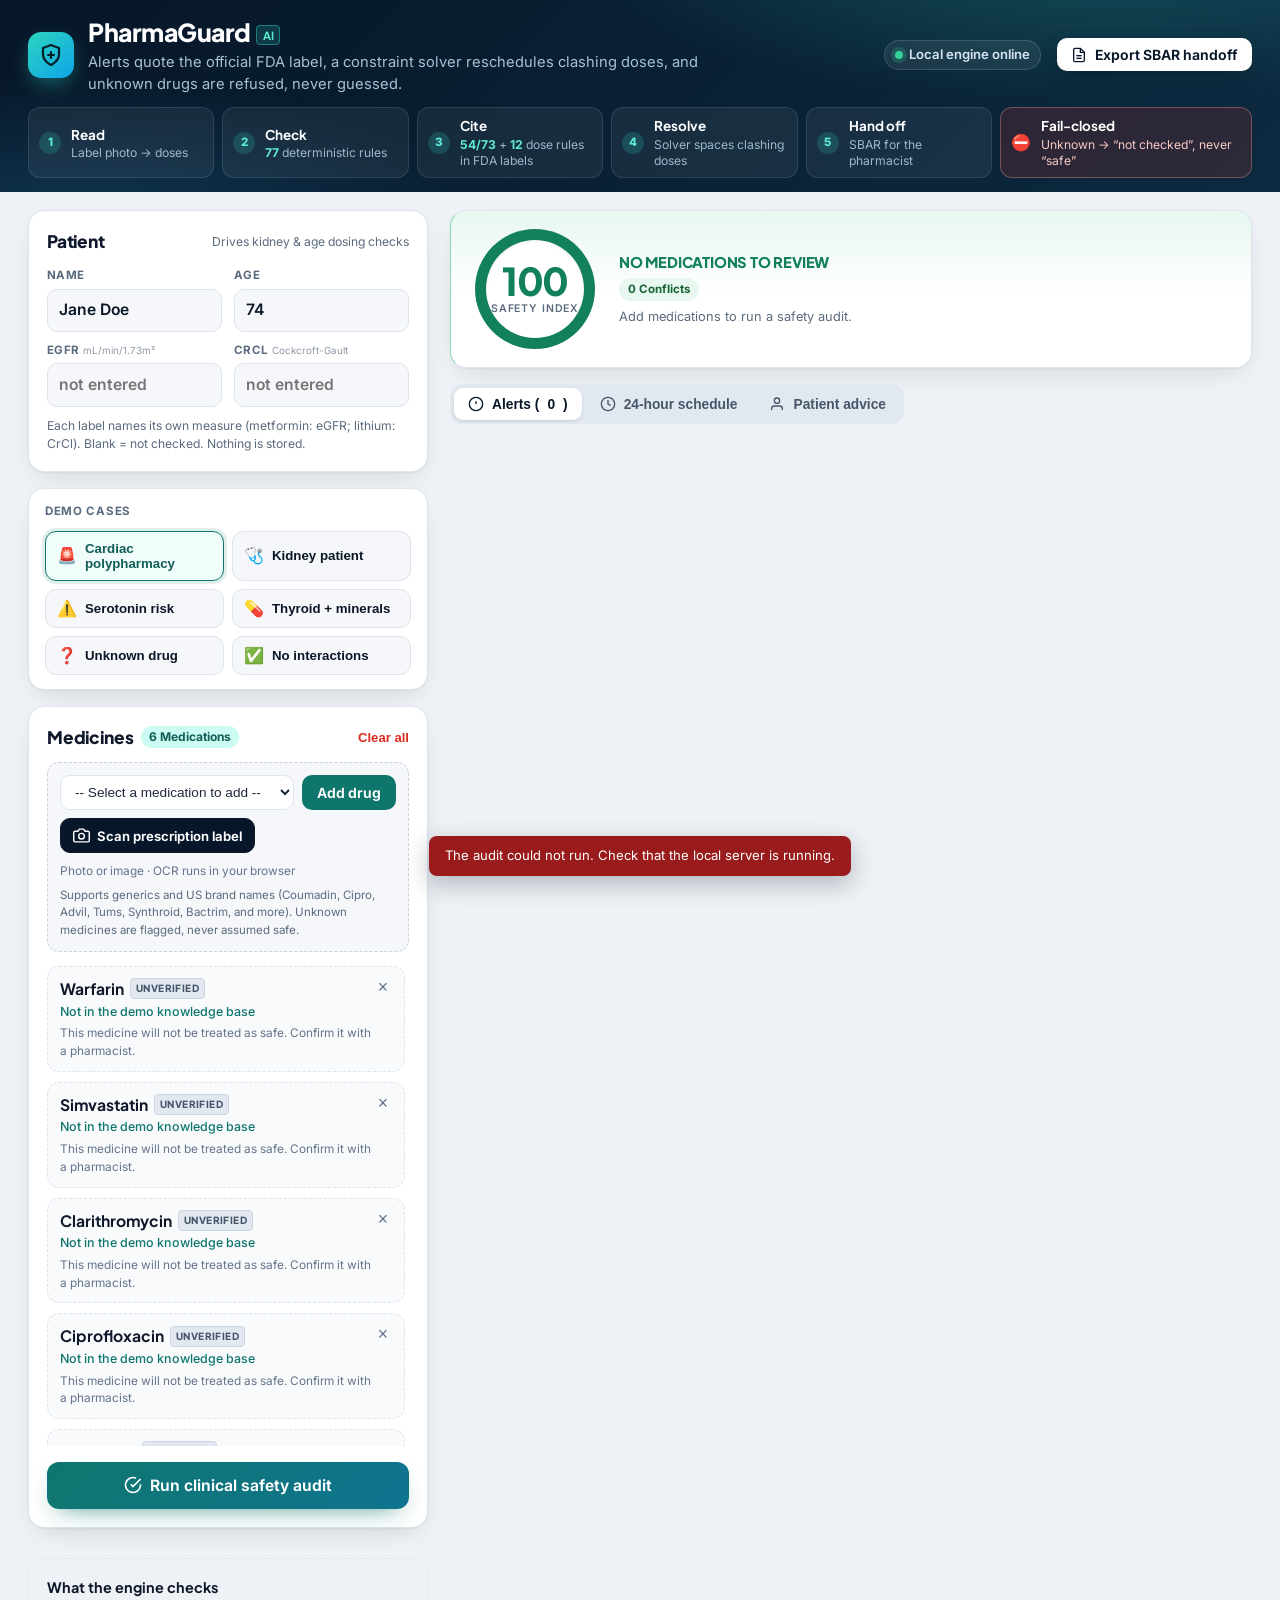
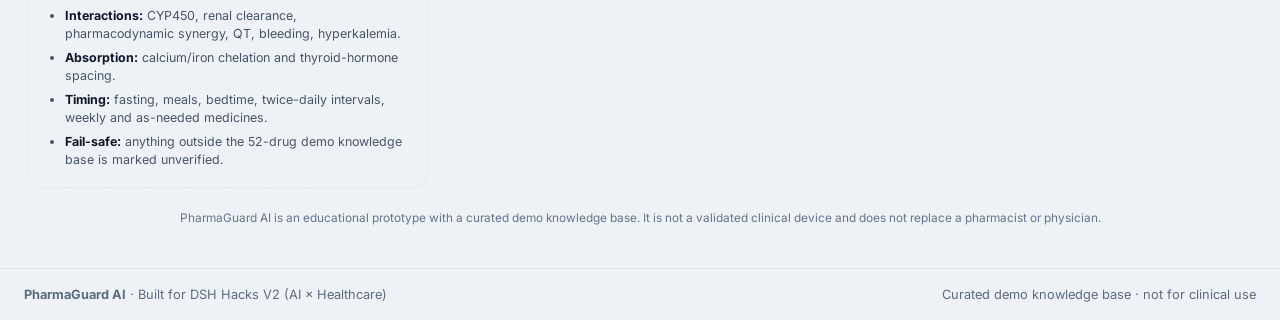
==== commit 7db9b95d: "Lead header with FDA quotes and solver; align SBAR counts with score card The header now leads with " ====
--- a/static/index.html
+++ b/static/index.html
@@ -25,7 +25,7 @@
         </div>
         <div class="brand-text">
           <h1 class="brand-title">PharmaGuard <span class="ai-pill">AI</span></h1>
-          <span class="brand-sub">AI reads the label. Rules decide. Every rule is checked against the FDA label, and unknowns are refused, not guessed.</span>
+          <span class="brand-sub">Alerts quote the official FDA label, a constraint solver reschedules clashing doses, and unknown drugs are refused, never guessed.</span>
         </div>
       </div>
       <div class="nav-actions">
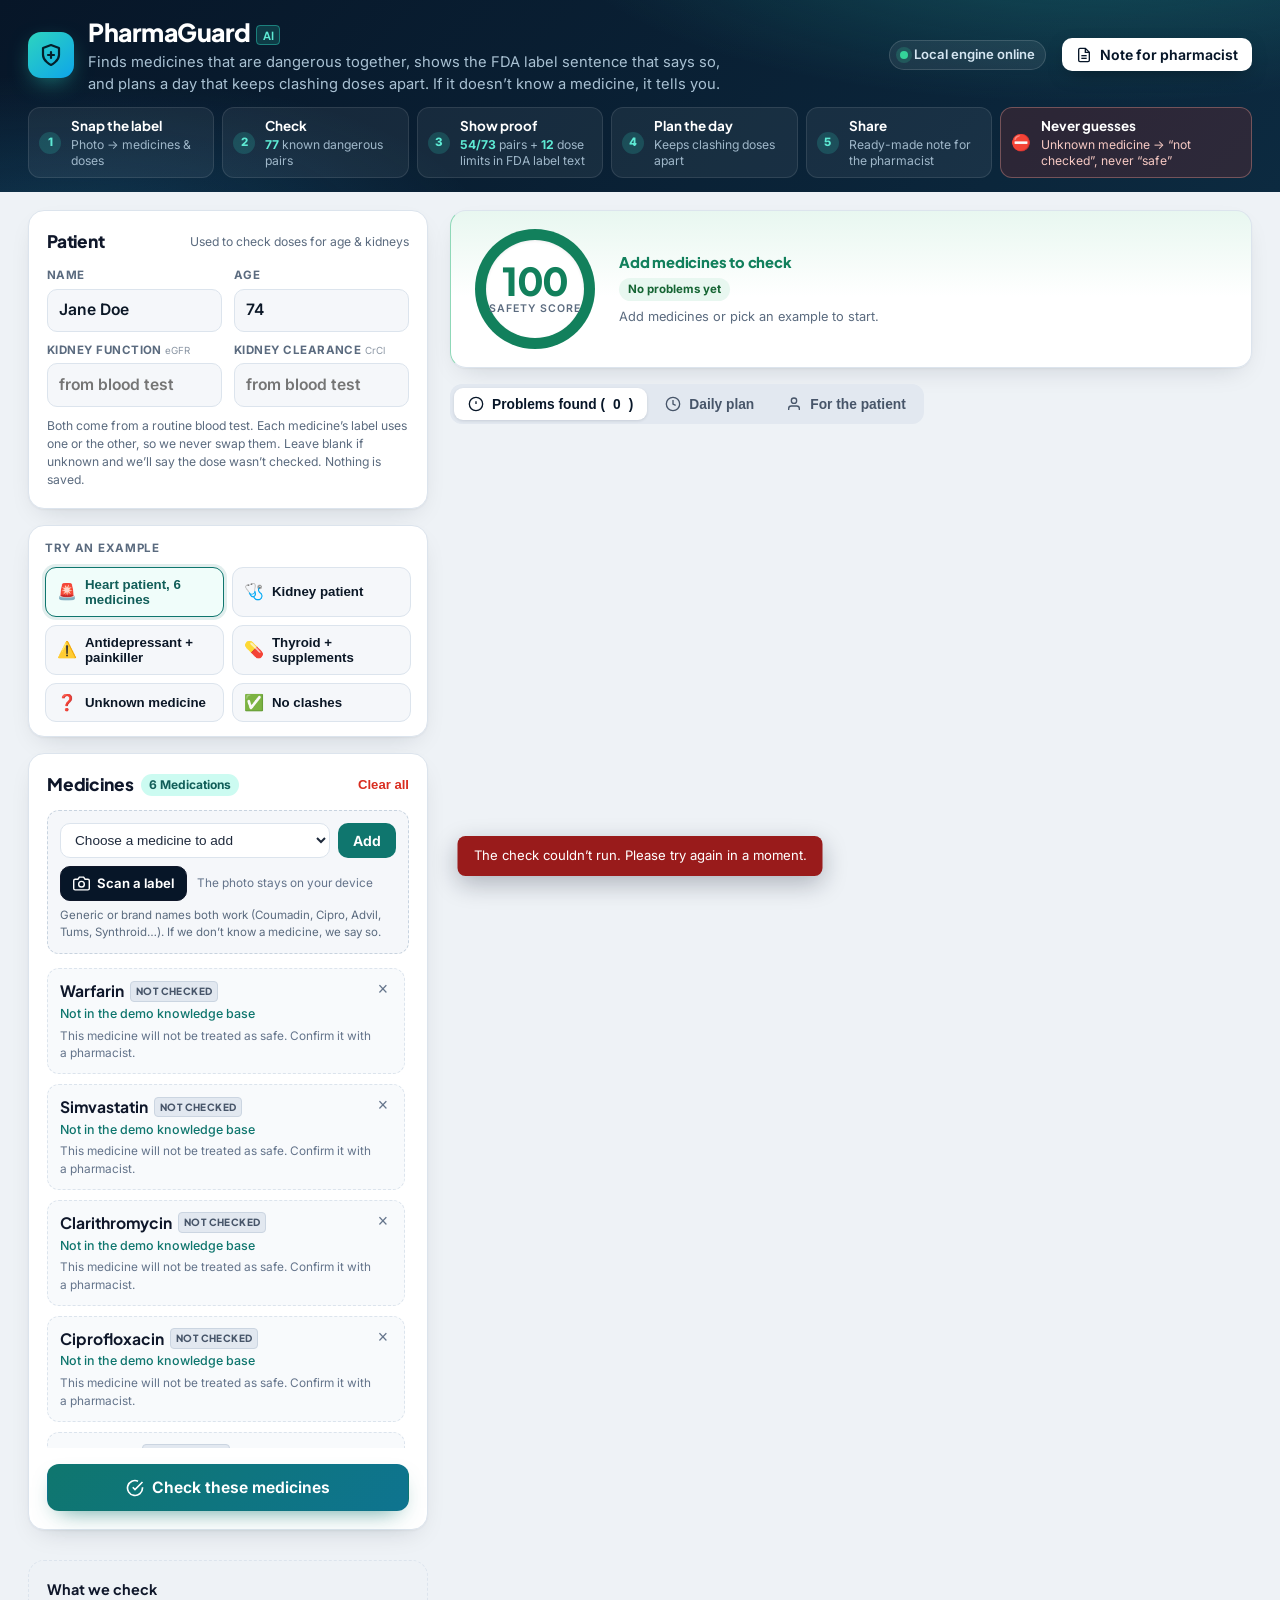
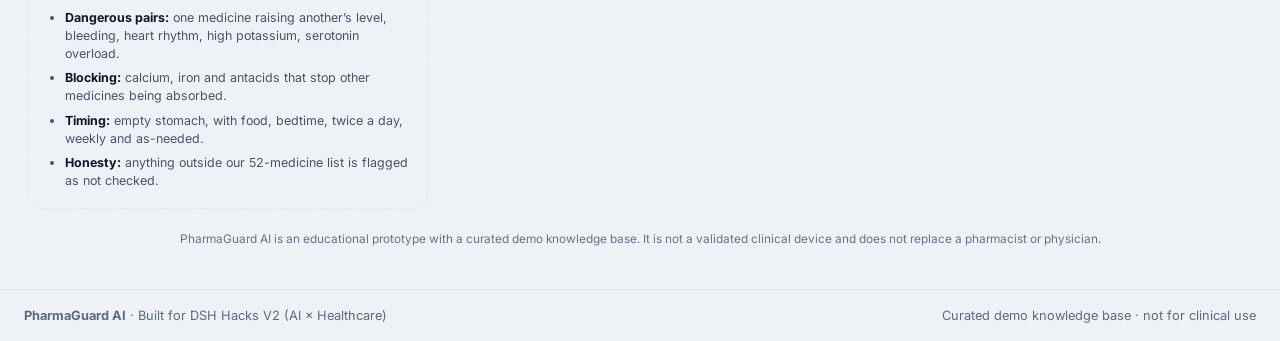
==== commit 54244dcf: "Speak the user's language across the interface Replace engine and clinical jargon with plain words p" ====
--- a/static/index.html
+++ b/static/index.html
@@ -25,7 +25,7 @@
         </div>
         <div class="brand-text">
           <h1 class="brand-title">PharmaGuard <span class="ai-pill">AI</span></h1>
-          <span class="brand-sub">Alerts quote the official FDA label, a constraint solver reschedules clashing doses, and unknown drugs are refused, never guessed.</span>
+          <span class="brand-sub">Finds medicines that are dangerous together, shows the FDA label sentence that says so, and plans a day that keeps clashing doses apart. If it doesn’t know a medicine, it tells you.</span>
         </div>
       </div>
       <div class="nav-actions">
@@ -35,17 +35,17 @@
         </span>
         <button id="btn-export-sbar" class="btn btn-secondary btn-sbar" type="button">
           <svg width="16" height="16" viewBox="0 0 24 24" fill="none" stroke="currentColor" stroke-width="2" aria-hidden="true"><path d="M14 2H6a2 2 0 0 0-2 2v16a2 2 0 0 0 2 2h12a2 2 0 0 0 2-2V8z"/><polyline points="14 2 14 8 20 8"/><line x1="16" y1="13" x2="8" y2="13"/><line x1="16" y1="17" x2="8" y2="17"/></svg>
-          Export SBAR handoff
+          Note for pharmacist
         </button>
       </div>
     </div>
     <ol class="pipeline-strip" aria-label="How PharmaGuard works">
-      <li class="pl-step"><span class="pl-num">1</span><div><strong>Read</strong><span>Label photo → doses</span></div></li>
-      <li class="pl-step"><span class="pl-num">2</span><div><strong>Check</strong><span><b id="pl-rules">77</b> deterministic rules</span></div></li>
-      <li class="pl-step"><span class="pl-num">3</span><div><strong>Cite</strong><span><b id="pl-fda">54/73</b> + <b id="pl-dosing">12</b> dose rules in FDA labels</span></div></li>
-      <li class="pl-step"><span class="pl-num">4</span><div><strong>Resolve</strong><span>Solver spaces clashing doses</span></div></li>
-      <li class="pl-step"><span class="pl-num">5</span><div><strong>Hand off</strong><span>SBAR for the pharmacist</span></div></li>
-      <li class="pl-guard"><span aria-hidden="true">⛔</span><div><strong>Fail-closed</strong><span>Unknown → “not checked”, never “safe”</span></div></li>
+      <li class="pl-step"><span class="pl-num">1</span><div><strong>Snap the label</strong><span>Photo → medicines &amp; doses</span></div></li>
+      <li class="pl-step"><span class="pl-num">2</span><div><strong>Check</strong><span><b id="pl-rules">77</b> known dangerous pairs</span></div></li>
+      <li class="pl-step"><span class="pl-num">3</span><div><strong>Show proof</strong><span><b id="pl-fda">54/73</b> pairs + <b id="pl-dosing">12</b> dose limits in FDA label text</span></div></li>
+      <li class="pl-step"><span class="pl-num">4</span><div><strong>Plan the day</strong><span>Keeps clashing doses apart</span></div></li>
+      <li class="pl-step"><span class="pl-num">5</span><div><strong>Share</strong><span>Ready-made note for the pharmacist</span></div></li>
+      <li class="pl-guard"><span aria-hidden="true">⛔</span><div><strong>Never guesses</strong><span>Unknown medicine → “not checked”, never “safe”</span></div></li>
     </ol>
   </header>
 
@@ -59,7 +59,7 @@
         <section class="panel patient-panel" aria-label="Patient context">
           <div class="panel-header">
             <h2 class="panel-title">Patient</h2>
-            <span class="panel-kicker">Drives kidney &amp; age dosing checks</span>
+            <span class="panel-kicker">Used to check doses for age &amp; kidneys</span>
           </div>
           <div class="patient-bar">
             <div class="patient-field patient-name-field">
@@ -71,26 +71,26 @@
               <input id="patient-age" type="number" value="74" min="1" max="120">
             </div>
             <div class="patient-field patient-kidney">
-              <label for="patient-egfr">eGFR <span class="unit">mL/min/1.73m²</span></label>
-              <input id="patient-egfr" type="number" min="0" max="200" step="1" placeholder="not entered" inputmode="numeric">
+              <label for="patient-egfr">Kidney function <span class="unit">eGFR</span></label>
+              <input id="patient-egfr" type="number" min="0" max="200" step="1" placeholder="from blood test" inputmode="numeric">
             </div>
             <div class="patient-field patient-kidney">
-              <label for="patient-crcl">CrCl <span class="unit">Cockcroft-Gault</span></label>
-              <input id="patient-crcl" type="number" min="0" max="200" step="1" placeholder="not entered" inputmode="numeric">
-            </div>
-          </div>
-          <p class="patient-hint">Each label names its own measure (metformin: eGFR; lithium: CrCl). Blank = not checked. Nothing is stored.</p>
+              <label for="patient-crcl">Kidney clearance <span class="unit">CrCl</span></label>
+              <input id="patient-crcl" type="number" min="0" max="200" step="1" placeholder="from blood test" inputmode="numeric">
+            </div>
+          </div>
+          <p class="patient-hint">Both come from a routine blood test. Each medicine’s label uses one or the other, so we never swap them. Leave blank if unknown and we’ll say the dose wasn’t checked. Nothing is saved.</p>
         </section>
 
         <section class="preset-section" aria-label="Demo cases">
-          <span class="preset-label">Demo cases</span>
+          <span class="preset-label">Try an example</span>
           <div class="preset-buttons">
-            <button class="btn-preset active" data-preset="cardiac" type="button"><span class="preset-icon">🚨</span><strong>Cardiac polypharmacy</strong></button>
+            <button class="btn-preset active" data-preset="cardiac" type="button"><span class="preset-icon">🚨</span><strong>Heart patient, 6 medicines</strong></button>
             <button class="btn-preset" data-preset="kidney" type="button"><span class="preset-icon">🩺</span><strong>Kidney patient</strong></button>
-            <button class="btn-preset" data-preset="psych" type="button"><span class="preset-icon">⚠️</span><strong>Serotonin risk</strong></button>
-            <button class="btn-preset" data-preset="endocrine" type="button"><span class="preset-icon">💊</span><strong>Thyroid + minerals</strong></button>
-            <button class="btn-preset" data-preset="unknown" type="button"><span class="preset-icon">❓</span><strong>Unknown drug</strong></button>
-            <button class="btn-preset" data-preset="safe" type="button"><span class="preset-icon">✅</span><strong>No interactions</strong></button>
+            <button class="btn-preset" data-preset="psych" type="button"><span class="preset-icon">⚠️</span><strong>Antidepressant + painkiller</strong></button>
+            <button class="btn-preset" data-preset="endocrine" type="button"><span class="preset-icon">💊</span><strong>Thyroid + supplements</strong></button>
+            <button class="btn-preset" data-preset="unknown" type="button"><span class="preset-icon">❓</span><strong>Unknown medicine</strong></button>
+            <button class="btn-preset" data-preset="safe" type="button"><span class="preset-icon">✅</span><strong>No clashes</strong></button>
           </div>
         </section>
 
@@ -109,19 +109,19 @@
               <div class="select-wrapper">
                 <label class="sr-only" for="drug-dropdown">Choose a medication</label>
                 <select id="drug-dropdown" class="select-input">
-                  <option value="" disabled selected>-- Select a medication to add --</option>
+                  <option value="" disabled selected>Choose a medicine to add</option>
                 </select>
               </div>
-              <button id="btn-add-drug" class="btn btn-primary" type="button">Add drug</button>
+              <button id="btn-add-drug" class="btn btn-primary" type="button">Add</button>
             </div>
             <div class="scan-row">
               <button id="btn-scan-label" class="btn btn-scan" type="button">
                 <svg width="17" height="17" viewBox="0 0 24 24" fill="none" stroke="currentColor" stroke-width="2" aria-hidden="true"><path d="M23 19a2 2 0 0 1-2 2H3a2 2 0 0 1-2-2V8a2 2 0 0 1 2-2h4l2-3h6l2 3h4a2 2 0 0 1 2 2z"/><circle cx="12" cy="13" r="4"/></svg>
-                Scan prescription label
+                Scan a label
               </button>
-              <span class="scan-hint">Photo or image · OCR runs in your browser</span>
-            </div>
-            <p class="field-hint">Supports generics and US brand names (Coumadin, Cipro, Advil, Tums, Synthroid, Bactrim, and more). Unknown medicines are flagged, never assumed safe.</p>
+              <span class="scan-hint">The photo stays on your device</span>
+            </div>
+            <p class="field-hint">Generic or brand names both work (Coumadin, Cipro, Advil, Tums, Synthroid…). If we don’t know a medicine, we say so.</p>
           </div>
 
           <!-- Regimen Cards List -->
@@ -133,9 +133,9 @@
           <div id="unverified-panel" class="unverified-panel hidden" aria-live="polite">
             <div class="unverified-title">
               <span class="unverified-icon">❓</span>
-              <strong>Unverified medicines</strong>
-            </div>
-            <p>These are not in the demo knowledge base. The audit will not call the regimen safe.</p>
+              <strong>Medicines we couldn’t check</strong>
+            </div>
+            <p>These aren’t in our medicine list, so we won’t call this list safe. Ask a pharmacist about them.</p>
             <div id="unverified-list" class="unverified-list"></div>
           </div>
 
@@ -143,18 +143,18 @@
           <div class="audit-action-box">
             <button id="btn-run-audit" class="btn btn-audit" type="button">
               <svg width="18" height="18" viewBox="0 0 24 24" fill="none" stroke="currentColor" stroke-width="2.2" aria-hidden="true"><path d="M22 11.08V12a10 10 0 1 1-5.93-9.14"/><polyline points="22 4 12 14.01 9 11.01"/></svg>
-              Run clinical safety audit
+              Check these medicines
             </button>
           </div>
         </div>
 
         <div class="panel method-panel">
-          <h3>What the engine checks</h3>
+          <h3>What we check</h3>
           <ul class="method-list">
-            <li><strong>Interactions:</strong> CYP450, renal clearance, pharmacodynamic synergy, QT, bleeding, hyperkalemia.</li>
-            <li><strong>Absorption:</strong> calcium/iron chelation and thyroid-hormone spacing.</li>
-            <li><strong>Timing:</strong> fasting, meals, bedtime, twice-daily intervals, weekly and as-needed medicines.</li>
-            <li><strong>Fail-safe:</strong> anything outside the 52-drug demo knowledge base is marked unverified.</li>
+            <li><strong>Dangerous pairs:</strong> one medicine raising another’s level, bleeding, heart rhythm, high potassium, serotonin overload.</li>
+            <li><strong>Blocking:</strong> calcium, iron and antacids that stop other medicines being absorbed.</li>
+            <li><strong>Timing:</strong> empty stomach, with food, bedtime, twice a day, weekly and as-needed.</li>
+            <li><strong>Honesty:</strong> anything outside our 52-medicine list is flagged as not checked.</li>
           </ul>
         </div>
       </div>
@@ -168,24 +168,24 @@
           <div class="score-visual">
             <div class="score-circle">
               <span id="score-value" class="score-num">100</span>
-              <span class="score-max">safety index</span>
+              <span class="score-max">safety score</span>
             </div>
           </div>
           <div class="score-details">
             <div class="score-status-badge">
-              <span id="score-status-text">NO MEDICATIONS TO REVIEW</span>
+              <span id="score-status-text">Add medicines to check</span>
             </div>
             <div id="score-summary-metrics" class="score-metrics">
-              <span class="metric-tag green">0 Conflicts</span>
-            </div>
-            <p id="score-recommendation-sub" class="score-subtext">Add medications to run a safety audit.</p>
+              <span class="metric-tag green">No problems yet</span>
+            </div>
+            <p id="score-recommendation-sub" class="score-subtext">Add medicines or pick an example to start.</p>
           </div>
         </div>
 
         <div id="graph-container" class="graph-container hidden">
             <div class="graph-header">
-              <h3>Interaction map</h3>
-              <span class="graph-legend"><span class="dot red"></span> Critical <span class="dot amber"></span> Monitor / timing</span>
+              <h3>Which medicines clash</h3>
+              <span class="graph-legend"><span class="dot red"></span> Dangerous <span class="dot amber"></span> Needs care or spacing</span>
             </div>
             <div id="interaction-graph" class="interaction-graph"></div>
           </div>
@@ -195,15 +195,15 @@
         <div class="tab-bar" role="tablist" aria-label="Audit views">
           <button class="tab-btn active" data-tab="violations" type="button" role="tab" aria-selected="true">
             <svg width="16" height="16" viewBox="0 0 24 24" fill="none" stroke="currentColor" stroke-width="2" aria-hidden="true"><circle cx="12" cy="12" r="10"/><line x1="12" y1="8" x2="12" y2="12"/><line x1="12" y1="16" x2="12.01" y2="16"/></svg>
-            Alerts (<span id="violations-count">0</span>)
+            Problems found (<span id="violations-count">0</span>)
           </button>
           <button class="tab-btn" data-tab="timeline" type="button" role="tab" aria-selected="false">
             <svg width="16" height="16" viewBox="0 0 24 24" fill="none" stroke="currentColor" stroke-width="2" aria-hidden="true"><circle cx="12" cy="12" r="10"/><polyline points="12 6 12 12 16 14"/></svg>
-            24-hour schedule
+            Daily plan
           </button>
           <button class="tab-btn" data-tab="patient" type="button" role="tab" aria-selected="false">
             <svg width="16" height="16" viewBox="0 0 24 24" fill="none" stroke="currentColor" stroke-width="2" aria-hidden="true"><path d="M20 21v-2a4 4 0 0 0-4-4H8a4 4 0 0 0-4 4v2"/><circle cx="12" cy="7" r="4"/></svg>
-            Patient advice
+            For the patient
           </button>
         </div>
 
@@ -218,11 +218,11 @@
         <div id="tab-timeline" class="tab-pane" role="tabpanel">
           <div class="timeline-intro-box">
             <div class="timeline-info">
-              <h3>Constraint-based schedule de-confliction</h3>
-              <p>The solver enforces fasting windows, meals, twice-daily intervals, bedtime placement, and 3–4 hour chelation spacing. Weekly and as-needed medicines are kept out of the daily timeline.</p>
+              <h3>A daily plan that keeps clashing doses apart</h3>
+              <p>Each dose is placed around meals, empty-stomach and bedtime rules, and medicines that block each other are kept 3–4 hours apart. Weekly and as-needed medicines are listed separately.</p>
             </div>
             <div class="timeline-actions">
-              <button id="btn-re-optimize" class="btn btn-secondary btn-sm" type="button">Re-optimize</button>
+              <button id="btn-re-optimize" class="btn btn-secondary btn-sm" type="button">Re-plan</button>
               <button id="btn-calendar" class="btn btn-primary btn-sm" type="button">
                 <svg width="15" height="15" viewBox="0 0 24 24" fill="none" stroke="currentColor" stroke-width="2" aria-hidden="true"><rect x="3" y="4" width="18" height="18" rx="2"/><line x1="16" y1="2" x2="16" y2="6"/><line x1="8" y1="2" x2="8" y2="6"/><line x1="3" y1="10" x2="21" y2="10"/></svg>
                 Add to calendar
@@ -241,10 +241,10 @@
         <div id="tab-patient" class="tab-pane" role="tabpanel">
           <div class="patient-advice-box">
             <div class="advice-header">
-              <h3>Plain-language medication guide</h3>
-              <span class="reading-badge">Designed for caregivers</span>
-            </div>
-            <p class="advice-desc">Clear next steps for patients and family caregivers. This guidance is generated from the same deterministic audit and is not medical advice.</p>
+              <h3>What to do, in plain words</h3>
+              <span class="reading-badge">For patients &amp; carers</span>
+            </div>
+            <p class="advice-desc">Clear next steps for patients and family carers, from the same checks. This is not medical advice.</p>
             <div id="patient-advice-list" class="patient-advice-list">
               <!-- Dynamic advice items -->
             </div>
@@ -268,12 +268,12 @@
       <div class="modal-header">
         <div class="modal-title-group">
           <h3 id="scan-modal-title">Scan a prescription label</h3>
-          <span class="sbar-pill">Browser OCR · no upload</span>
+          <span class="sbar-pill">Read on your device · nothing uploaded</span>
         </div>
         <button id="btn-close-scan" class="modal-close" type="button" aria-label="Close scan dialog">&times;</button>
       </div>
       <div class="modal-body">
-        <p class="modal-desc">Choose a clear photo of the label. The image is read locally in your browser; only the recognized text is used to suggest medicines. The demo uses the registry's standard dose frequency for scheduling, so confirm the label's directions with a pharmacist.</p>
+        <p class="modal-desc">Choose a clear photo of the label. It’s read on your device and never uploaded. We suggest the medicines we find and you confirm before anything is added. The plan uses each medicine’s usual timing, so always follow the label’s own directions.</p>
 
         <label id="scan-dropzone" class="scan-dropzone" for="scan-file" tabindex="0" role="button">
           <svg width="34" height="34" viewBox="0 0 24 24" fill="none" stroke="currentColor" stroke-width="1.8" aria-hidden="true"><path d="M21 15v4a2 2 0 0 1-2 2H5a2 2 0 0 1-2-2v-4"/><polyline points="17 8 12 3 7 8"/><line x1="12" y1="3" x2="12" y2="15"/></svg>
@@ -284,7 +284,7 @@
 
         <div class="scan-sample-row">
           <button id="btn-sample-label" class="btn btn-secondary btn-sm" type="button">Try a sample label</button>
-          <span class="scan-hint">Useful for a quick demo.</span>
+          <span class="scan-hint">No photo handy? Use ours.</span>
         </div>
 
         <div id="scan-preview-wrap" class="scan-preview-wrap hidden">
@@ -298,7 +298,7 @@
 
         <div id="scan-results" class="scan-results hidden">
           <div class="scan-results-header">
-            <strong>Recognized text</strong>
+            <strong>Text we read</strong>
             <button id="btn-clear-scan" class="btn-text" type="button">Clear</button>
           </div>
           <pre id="scan-text" class="scan-text"></pre>
@@ -306,13 +306,13 @@
         </div>
 
         <details class="scan-paste">
-          <summary>OCR unavailable? Paste label text instead</summary>
+          <summary>Can’t scan? Paste the label text instead</summary>
           <textarea id="scan-paste-text" class="sbar-textarea" rows="4" aria-label="Paste prescription label text" placeholder="Example: Warfarin 5 mg — take one tablet by mouth every evening"></textarea>
-          <button id="btn-parse-paste" class="btn btn-secondary btn-sm" type="button">Find medicines in text</button>
+          <button id="btn-parse-paste" class="btn btn-secondary btn-sm" type="button">Find medicines</button>
         </details>
       </div>
       <div class="modal-footer">
-        <button id="btn-add-scanned" class="btn btn-primary" type="button" disabled>Add selected medicines</button>
+        <button id="btn-add-scanned" class="btn btn-primary" type="button" disabled>Add ticked medicines</button>
         <button id="btn-done-scan" class="btn btn-secondary" type="button">Done</button>
       </div>
     </div>
@@ -323,13 +323,13 @@
     <div class="modal-card">
       <div class="modal-header">
         <div class="modal-title-group">
-          <h3 id="sbar-modal-title">Clinical pharmacy review draft</h3>
-          <span class="sbar-pill">SBAR format · pharmacist verification required</span>
+          <h3 id="sbar-modal-title">Note for the pharmacist</h3>
+          <span class="sbar-pill">SBAR handover format · a pharmacist must check it</span>
         </div>
         <button id="btn-close-modal" class="modal-close" type="button" aria-label="Close SBAR dialog">&times;</button>
       </div>
       <div class="modal-body">
-        <p class="modal-desc">This draft summarizes verified interactions, unverified medicines, and timing issues for pharmacist or physician review.</p>
+        <p class="modal-desc">A summary of the problems found, medicines we couldn’t check and timing issues, laid out the way pharmacists and doctors hand over a patient. Copy it into a message or print it.</p>
         <textarea id="sbar-textarea" class="sbar-textarea" readonly aria-label="Generated SBAR clinical review draft"></textarea>
       </div>
       <div class="modal-footer">
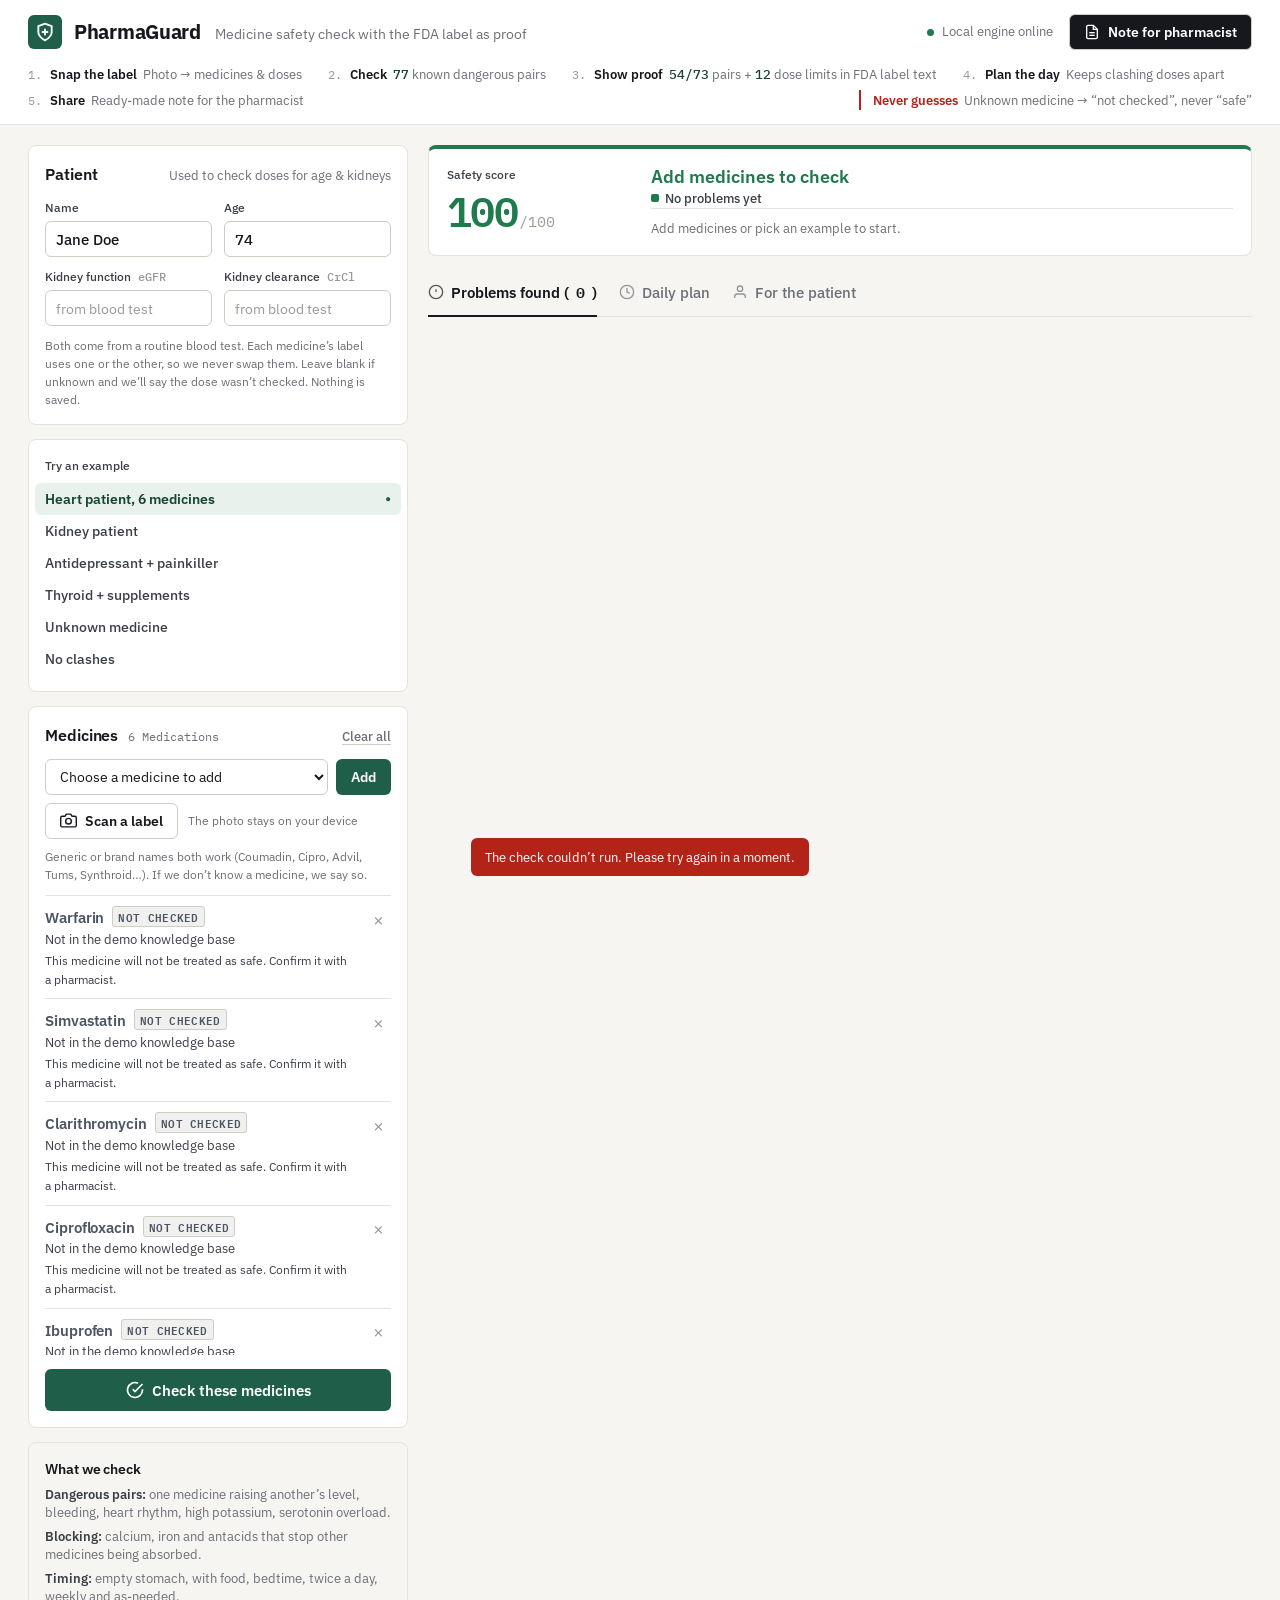
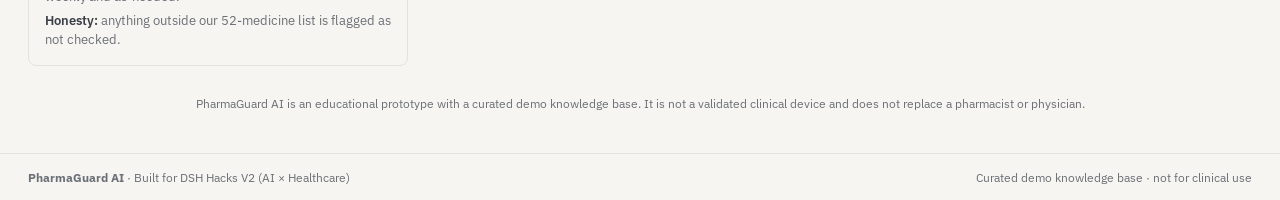
==== commit 2b810b33: "Redesign interface: restrained clinical layout, IBM Plex type, plain verdict card and evidence quote" ====
--- a/static/index.html
+++ b/static/index.html
@@ -8,7 +8,7 @@
   <link rel="stylesheet" href="style.css">
   <link rel="preconnect" href="https://fonts.googleapis.com">
   <link rel="preconnect" href="https://fonts.gstatic.com" crossorigin>
-  <link href="https://fonts.googleapis.com/css2?family=Inter:wght@400;500;600;700&family=Plus+Jakarta+Sans:wght@600;700;800&family=JetBrains+Mono:wght@400;500&display=swap" rel="stylesheet">
+  <link href="https://fonts.googleapis.com/css2?family=IBM+Plex+Sans:wght@400;500;600;700&family=IBM+Plex+Serif:ital,wght@0,400;0,500;1,400&family=IBM+Plex+Mono:wght@400;500;600&display=swap" rel="stylesheet">
 </head>
 <body>
 
@@ -24,8 +24,8 @@
           </svg>
         </div>
         <div class="brand-text">
-          <h1 class="brand-title">PharmaGuard <span class="ai-pill">AI</span></h1>
-          <span class="brand-sub">Finds medicines that are dangerous together, shows the FDA label sentence that says so, and plans a day that keeps clashing doses apart. If it doesn’t know a medicine, it tells you.</span>
+          <h1 class="brand-title">PharmaGuard</h1>
+          <span class="brand-sub">Medicine safety check with the FDA label as proof</span>
         </div>
       </div>
       <div class="nav-actions">
@@ -45,7 +45,7 @@
       <li class="pl-step"><span class="pl-num">3</span><div><strong>Show proof</strong><span><b id="pl-fda">54/73</b> pairs + <b id="pl-dosing">12</b> dose limits in FDA label text</span></div></li>
       <li class="pl-step"><span class="pl-num">4</span><div><strong>Plan the day</strong><span>Keeps clashing doses apart</span></div></li>
       <li class="pl-step"><span class="pl-num">5</span><div><strong>Share</strong><span>Ready-made note for the pharmacist</span></div></li>
-      <li class="pl-guard"><span aria-hidden="true">⛔</span><div><strong>Never guesses</strong><span>Unknown medicine → “not checked”, never “safe”</span></div></li>
+      <li class="pl-guard"><div><strong>Never guesses</strong><span>Unknown medicine → “not checked”, never “safe”</span></div></li>
     </ol>
   </header>
 
@@ -85,12 +85,12 @@
         <section class="preset-section" aria-label="Demo cases">
           <span class="preset-label">Try an example</span>
           <div class="preset-buttons">
-            <button class="btn-preset active" data-preset="cardiac" type="button"><span class="preset-icon">🚨</span><strong>Heart patient, 6 medicines</strong></button>
-            <button class="btn-preset" data-preset="kidney" type="button"><span class="preset-icon">🩺</span><strong>Kidney patient</strong></button>
-            <button class="btn-preset" data-preset="psych" type="button"><span class="preset-icon">⚠️</span><strong>Antidepressant + painkiller</strong></button>
-            <button class="btn-preset" data-preset="endocrine" type="button"><span class="preset-icon">💊</span><strong>Thyroid + supplements</strong></button>
-            <button class="btn-preset" data-preset="unknown" type="button"><span class="preset-icon">❓</span><strong>Unknown medicine</strong></button>
-            <button class="btn-preset" data-preset="safe" type="button"><span class="preset-icon">✅</span><strong>No clashes</strong></button>
+            <button class="btn-preset active" data-preset="cardiac" type="button"><strong>Heart patient, 6 medicines</strong></button>
+            <button class="btn-preset" data-preset="kidney" type="button"><strong>Kidney patient</strong></button>
+            <button class="btn-preset" data-preset="psych" type="button"><strong>Antidepressant + painkiller</strong></button>
+            <button class="btn-preset" data-preset="endocrine" type="button"><strong>Thyroid + supplements</strong></button>
+            <button class="btn-preset" data-preset="unknown" type="button"><strong>Unknown medicine</strong></button>
+            <button class="btn-preset" data-preset="safe" type="button"><strong>No clashes</strong></button>
           </div>
         </section>
 
@@ -132,8 +132,7 @@
           <!-- Unverified medication panel -->
           <div id="unverified-panel" class="unverified-panel hidden" aria-live="polite">
             <div class="unverified-title">
-              <span class="unverified-icon">❓</span>
-              <strong>Medicines we couldn’t check</strong>
+                            <strong>Medicines we couldn’t check</strong>
             </div>
             <p>These aren’t in our medicine list, so we won’t call this list safe. Ask a pharmacist about them.</p>
             <div id="unverified-list" class="unverified-list"></div>
@@ -165,10 +164,13 @@
         <div class="overview-row">
         <!-- Score & Safety Summary Banner -->
         <div id="safety-score-card" class="score-card score-safe" aria-live="polite">
-          <div class="score-visual">
-            <div class="score-circle">
-              <span id="score-value" class="score-num">100</span>
-              <span class="score-max">safety score</span>
+          <div class="score-top">
+            <span class="score-label">Safety score</span>
+            <div class="score-visual">
+              <div class="score-circle">
+                <span id="score-value" class="score-num">100</span>
+                <span class="score-max">/100</span>
+              </div>
             </div>
           </div>
           <div class="score-details">
--- a/static/style.css
+++ b/static/style.css
@@ -1,1669 +1,548 @@
-/* PharmaGuard AI — Clinical Design System */
+/* PharmaGuard — interface stylesheet
+ *
+ * A restrained clinical-document look: paper background, ink type, hairline
+ * rules. Colour is reserved for meaning (danger, caution, moved, verified).
+ * Type: IBM Plex Sans for UI, IBM Plex Serif for quoted label text, IBM Plex
+ * Mono for times, doses and numbers.
+ */
 
 :root {
-  --bg-main: #eef2f6;
-  --bg-card: #ffffff;
-  --bg-sunken: #f5f7fa;
-  --text-main: #0b1726;
-  --text-muted: #5b6b7f;
-  --border-color: #dce4ed;
-
-  --primary: #0f766e;
-  --primary-hover: #115e59;
-  --primary-light: #ccfbf1;
-  --ink: #071628;
-  --ink-2: #0c2a40;
-  --accent: #2dd4bf;
-  --violet: #7c3aed;
-
-  --danger: #d92d20;
-  --danger-light: #fef0ee;
-  --danger-border: #fdb4ab;
-
-  --warning: #c4660a;
-  --warning-light: #fff6e5;
-  --warning-border: #fcd38d;
-
-  --success: #12805c;
-  --success-light: #e8f7f0;
-  --success-border: #8fd8b8;
-
-  --font-sans: 'Inter', -apple-system, BlinkMacSystemFont, "Segoe UI", Roboto, sans-serif;
-  --font-display: 'Plus Jakarta Sans', 'Inter', -apple-system, sans-serif;
-  --font-mono: 'JetBrains Mono', ui-monospace, monospace;
-  --shadow-sm: 0 1px 2px rgb(11 23 38 / 0.05);
-  --shadow-md: 0 1px 2px rgb(11 23 38 / 0.04), 0 10px 28px -12px rgb(11 23 38 / 0.18);
-  --radius: 14px;
-}
-
-* {
-  box-sizing: border-box;
-  margin: 0;
-  padding: 0;
-}
-
+  --paper: #f6f5f1;
+  --surface: #ffffff;
+  --sunken: #faf9f6;
+  --ink: #16181d;
+  --ink-2: #3a3f47;
+  --muted: #6b6f76;
+  --faint: #9a9a94;
+  --line: #e4e2dc;
+  --line-strong: #cfccc4;
+
+  --accent: #1f5f4a;
+  --accent-ink: #164534;
+  --accent-weak: #e8f1ec;
+
+  --danger: #b42318;
+  --danger-weak: #fbefed;
+  --danger-line: #f1c4be;
+  --warn: #b54708;
+  --warn-weak: #fdf4e6;
+  --warn-line: #f2d3a6;
+  --ok: #1f7a4d;
+  --ok-weak: #ecf6f0;
+  --ok-line: #b9dcc7;
+  --moved: #6941c6;
+  --moved-weak: #f3f0fb;
+  --moved-line: #d3c7f2;
+  --slate: #4b5563;
+  --slate-weak: #f0f0ee;
+
+  --sans: "IBM Plex Sans", -apple-system, BlinkMacSystemFont, "Segoe UI", sans-serif;
+  --serif: "IBM Plex Serif", Georgia, "Times New Roman", serif;
+  --mono: "IBM Plex Mono", ui-monospace, "SFMono-Regular", Menlo, monospace;
+
+  --r: 6px;
+  --r-lg: 8px;
+
+  /* aliases used by older inline styles */
+  --primary: var(--accent);
+  --text-muted: var(--muted);
+  --border-color: var(--line);
+}
+
+*, *::before, *::after { box-sizing: border-box; margin: 0; padding: 0; }
+
+html { -webkit-text-size-adjust: 100%; }
 body {
-  font-family: var(--font-sans);
-  background-color: var(--bg-main);
-  color: var(--text-main);
+  font-family: var(--sans);
+  font-size: 15px;
   line-height: 1.5;
+  color: var(--ink);
+  background: var(--paper);
   -webkit-font-smoothing: antialiased;
 }
-
-/* Navbar */
-.navbar {
-  background-color: #ffffff;
-  border-bottom: 1px solid var(--border-color);
-  position: sticky;
-  top: 0;
-  z-index: 50;
-}
-
+h1, h2, h3, h4 { font-weight: 600; letter-spacing: -0.005em; color: var(--ink); }
+button { font-family: inherit; }
+a { color: var(--accent); }
+mark { background: #fbe7a1; color: inherit; padding: 0 2px; border-radius: 2px; }
+.hidden { display: none !important; }
+.sr-only {
+  position: absolute; width: 1px; height: 1px; padding: 0; margin: -1px;
+  overflow: hidden; clip: rect(0, 0, 0, 0); white-space: nowrap; border: 0;
+}
+:focus-visible { outline: 2px solid var(--accent); outline-offset: 2px; }
+
+/* ------------------------------------------------------------------ header */
+.navbar { background: var(--surface); border-bottom: 1px solid var(--line); }
 .nav-container {
-  max-width: 1380px;
-  margin: 0 auto;
-  padding: 12px 24px;
-  display: flex;
-  justify-content: space-between;
-  align-items: center;
-}
-
-.brand {
-  display: flex;
-  align-items: center;
-  gap: 12px;
-}
-
+  max-width: 1400px; margin: 0 auto; padding: 14px 28px;
+  display: flex; align-items: center; justify-content: space-between; gap: 24px;
+}
+.brand { display: flex; align-items: center; gap: 12px; min-width: 0; }
 .brand-icon {
-  background: linear-gradient(135deg, #0369a1 0%, #075985 100%);
-  color: #ffffff;
-  width: 40px;
-  height: 40px;
-  border-radius: 8px;
-  display: flex;
-  align-items: center;
-  justify-content: center;
-  box-shadow: 0 2px 4px rgba(2, 132, 199, 0.25);
-}
-
-.brand-title {
-  font-size: 1.25rem;
-  font-weight: 700;
-  letter-spacing: -0.3px;
-  color: #0f172a;
-}
-
-.ai-pill {
-  font-size: 0.7rem;
-  background-color: #0369a1;
-  color: #ffffff;
-  padding: 2px 6px;
-  border-radius: 4px;
-  font-weight: 700;
-  vertical-align: middle;
-  margin-left: 2px;
-}
-
-.brand-sub {
-  display: block;
-  font-size: 0.8rem;
-  color: var(--text-muted);
-}
-
-.nav-actions {
-  display: flex;
-  align-items: center;
-  gap: 16px;
-}
-
+  width: 34px; height: 34px; border-radius: var(--r); flex: 0 0 auto;
+  display: grid; place-items: center; background: var(--accent); color: #fff;
+}
+.brand-icon svg { width: 20px; height: 20px; }
+.brand-text { display: flex; align-items: baseline; gap: 14px; flex-wrap: wrap; min-width: 0; }
+.brand-title { font-size: 1.25rem; font-weight: 700; letter-spacing: -0.015em; }
+.brand-sub { color: var(--muted); font-size: 0.9rem; }
+.nav-actions { display: flex; align-items: center; gap: 16px; }
 .status-indicator {
-  display: inline-flex;
-  align-items: center;
-  gap: 6px;
-  font-size: 0.82rem;
-  font-weight: 500;
-  color: #047857;
-  background-color: #ecfdf5;
-  border: 1px solid #a7f3d0;
-  padding: 4px 10px;
-  border-radius: 9999px;
-}
-
-.status-dot {
-  width: 8px;
-  height: 8px;
-  border-radius: 50%;
-  background-color: #10b981;
-  box-shadow: 0 0 0 2px #d1fae5;
-  animation: pulse 2s infinite;
-}
-
-@keyframes pulse {
-  0% { transform: scale(0.95); opacity: 0.8; }
-  50% { transform: scale(1.1); opacity: 1; }
-  100% { transform: scale(0.95); opacity: 0.8; }
-}
-
-/* Buttons */
+  display: inline-flex; align-items: center; gap: 8px;
+  font-size: 0.82rem; color: var(--muted); white-space: nowrap;
+}
+.status-dot { width: 7px; height: 7px; border-radius: 50%; background: var(--ok); }
+
+.pipeline-strip {
+  list-style: none; max-width: 1400px; margin: 0 auto; padding: 0 28px 14px;
+  display: flex; flex-wrap: wrap; gap: 6px 26px; counter-reset: step;
+}
+.pl-step, .pl-guard { display: flex; align-items: baseline; gap: 8px; font-size: 0.84rem; color: var(--muted); }
+.pl-step div, .pl-guard div { display: flex; gap: 6px; flex-wrap: wrap; align-items: baseline; }
+.pl-num {
+  font-family: var(--mono); font-size: 0.75rem; color: var(--faint);
+}
+.pl-num::after { content: "."; }
+.pl-step strong, .pl-guard strong { color: var(--ink); font-weight: 600; }
+.pl-step span:not(.pl-num), .pl-guard span { color: var(--muted); }
+.pl-step b { font-family: var(--mono); font-weight: 500; color: var(--accent-ink); }
+.pl-guard { margin-left: auto; padding-left: 12px; border-left: 2px solid var(--danger); }
+.pl-guard strong { color: var(--danger); }
+
+/* ------------------------------------------------------------------ buttons */
 .btn {
-  display: inline-flex;
-  align-items: center;
-  gap: 8px;
-  font-family: inherit;
-  font-size: 0.875rem;
-  font-weight: 600;
-  padding: 8px 14px;
-  border-radius: 6px;
-  border: 1px solid transparent;
-  cursor: pointer;
-  transition: all 0.15s ease-in-out;
-}
-
-.btn-primary {
-  background-color: var(--primary);
-  color: #ffffff;
-}
-
-.btn-primary:hover {
-  background-color: var(--primary-hover);
-}
-
-.btn-secondary {
-  background-color: #ffffff;
-  color: #334155;
-  border-color: var(--border-color);
-}
-
-.btn-secondary:hover {
-  background-color: #f1f5f9;
-}
-
-.btn-audit {
-  width: 100%;
-  padding: 12px;
-  font-size: 1rem;
-  background: linear-gradient(135deg, #0369a1 0%, #075985 100%);
-  color: #ffffff;
-  justify-content: center;
-  border-radius: 8px;
-  box-shadow: 0 2px 4px rgba(2, 132, 199, 0.2);
-}
-
-.btn-audit:hover {
-  background: linear-gradient(135deg, #0369a1 0%, #075985 100%);
-}
-
+  display: inline-flex; align-items: center; justify-content: center; gap: 8px;
+  height: 36px; padding: 0 14px; border-radius: var(--r);
+  font-size: 0.88rem; font-weight: 600; cursor: pointer; white-space: nowrap;
+  border: 1px solid transparent; transition: background 0.12s, border-color 0.12s, color 0.12s;
+}
+.btn:disabled { opacity: 0.45; cursor: not-allowed; }
+.btn-primary { background: var(--accent); color: #fff; }
+.btn-primary:hover:not(:disabled) { background: var(--accent-ink); }
+.btn-secondary { background: var(--surface); color: var(--ink); border-color: var(--line-strong); }
+.btn-secondary:hover:not(:disabled) { border-color: var(--ink-2); }
+.btn-sm { height: 30px; padding: 0 10px; font-size: 0.82rem; }
+.btn-sbar { background: var(--ink); color: #fff; }
+.btn-sbar:hover { background: #000; }
+.btn-scan { background: var(--surface); color: var(--ink); border-color: var(--line-strong); }
+.btn-scan:hover { border-color: var(--ink-2); }
+.btn-audit { width: 100%; height: 42px; background: var(--accent); color: #fff; font-size: 0.94rem; }
+.btn-audit:hover { background: var(--accent-ink); }
 .btn-text {
-  background: none;
-  border: none;
-  color: var(--danger);
-  font-size: 0.82rem;
-  font-weight: 600;
-  cursor: pointer;
-}
-
-.btn-text:hover {
-  text-decoration: underline;
-}
-
-.btn-sm {
-  padding: 4px 8px;
-  font-size: 0.78rem;
-}
-
-/* Preset Bar */
-.preset-section {
-  max-width: 1380px;
-  margin: 16px auto 0;
-  padding: 0 24px;
-  display: flex;
-  align-items: center;
-  gap: 12px;
-  flex-wrap: wrap;
-}
-
-.preset-label {
-  font-size: 0.82rem;
-  font-weight: 600;
-  color: var(--text-muted);
-}
-
-.preset-buttons {
-  display: flex;
-  gap: 8px;
-  flex-wrap: wrap;
-}
-
+  background: none; border: 0; padding: 0; cursor: pointer;
+  color: var(--muted); font-size: 0.84rem; font-weight: 500; text-decoration: underline;
+  text-underline-offset: 3px; text-decoration-color: var(--line-strong);
+}
+.btn-text:hover { color: var(--danger); text-decoration-color: currentColor; }
+
+/* ------------------------------------------------------------------ layout */
+.main-container { max-width: 1400px; margin: 20px auto 40px; padding: 0 28px; }
+.content-grid { display: grid; grid-template-columns: 380px minmax(0, 1fr); gap: 20px; align-items: start; }
+.column-left { display: flex; flex-direction: column; gap: 14px; }
+.column-right { min-width: 0; }
+
+.panel, .preset-section {
+  background: var(--surface); border: 1px solid var(--line); border-radius: var(--r-lg); padding: 16px;
+}
+.panel-header { display: flex; align-items: baseline; justify-content: space-between; gap: 10px; margin-bottom: 12px; }
+.panel-title-wrap { display: flex; align-items: baseline; gap: 10px; }
+.panel-title { font-size: 1rem; font-weight: 600; }
+.panel-kicker { font-size: 0.8rem; color: var(--muted); }
+.badge { font-family: var(--mono); font-size: 0.78rem; color: var(--muted); }
+
+/* ------------------------------------------------------------------ patient */
+.patient-bar { display: grid; grid-template-columns: 1fr 1fr; gap: 10px 12px; }
+.patient-field { display: flex; flex-direction: column; gap: 4px; min-width: 0; }
+.patient-field label { font-size: 0.78rem; font-weight: 500; color: var(--ink-2); }
+.patient-field label .unit { font-family: var(--mono); font-size: 0.72rem; color: var(--faint); margin-left: 4px; }
+.patient-field input {
+  width: 100%; height: 36px; padding: 0 10px; border-radius: var(--r);
+  border: 1px solid var(--line-strong); background: var(--surface);
+  font: 500 0.95rem var(--sans); color: var(--ink);
+}
+.patient-field input[type=number] { font-family: var(--mono); }
+.patient-field input::placeholder { color: var(--faint); font-family: var(--sans); font-weight: 400; font-size: 0.85rem; }
+.patient-field input:focus { outline: none; border-color: var(--accent); box-shadow: 0 0 0 3px var(--accent-weak); }
+.patient-field.patient-kidney input:not(:placeholder-shown) { border-color: var(--moved); background: var(--moved-weak); }
+.patient-hint { margin-top: 10px; font-size: 0.78rem; color: var(--muted); line-height: 1.45; }
+
+/* ------------------------------------------------------------------ examples */
+.preset-label { display: block; font-size: 0.78rem; font-weight: 500; color: var(--ink-2); margin-bottom: 8px; }
+.preset-buttons { display: flex; flex-direction: column; }
 .btn-preset {
-  background-color: #ffffff;
-  border: 1px solid var(--border-color);
-  padding: 6px 12px;
-  border-radius: 6px;
-  font-size: 0.8rem;
-  color: #334155;
-  cursor: pointer;
-  display: flex;
-  align-items: center;
-  gap: 6px;
-  transition: all 0.15s ease;
-}
-
-.btn-preset:hover {
-  background-color: #f1f5f9;
-  border-color: #cbd5e1;
-}
-
-.btn-preset.active {
-  background-color: var(--primary-light);
-  border-color: #7dd3fc;
-  color: #0369a1;
-  font-weight: 600;
-}
-
-/* Layout Grid */
-.main-container {
-  max-width: 1380px;
-  margin: 16px auto 40px;
-  padding: 0 24px;
-}
-
-.content-grid {
-  display: grid;
-  grid-template-columns: 460px 1fr;
-  gap: 20px;
-  margin-top: 16px;
-}
-
-@media (max-width: 1024px) {
-  .content-grid {
-    grid-template-columns: 1fr;
-  }
-}
-
-/* Panel Styles */
-.panel {
-  background-color: var(--bg-card);
-  border: 1px solid var(--border-color);
-  border-radius: var(--radius);
-  padding: 18px;
-  box-shadow: var(--shadow-sm);
-}
-
-.panel-header {
-  display: flex;
-  justify-content: space-between;
-  align-items: center;
-  margin-bottom: 14px;
-}
-
-.panel-title-wrap {
-  display: flex;
-  align-items: center;
-  gap: 8px;
-}
-
-.panel-title {
-  font-size: 1.05rem;
-  font-weight: 700;
-  color: #0f172a;
-}
-
-.badge {
-  background-color: #f1f5f9;
-  color: #475569;
-  font-size: 0.75rem;
-  font-weight: 600;
-  padding: 2px 8px;
-  border-radius: 9999px;
-  border: 1px solid #e2e8f0;
-}
-
-/* Add Medication Box */
-.add-med-box {
-  background-color: #f8fafc;
-  border: 1px solid #e2e8f0;
-  border-radius: 6px;
-  padding: 12px;
-  margin-bottom: 14px;
-}
-
-.input-row {
-  display: flex;
-  gap: 8px;
-}
-
-.select-wrapper {
-  flex: 1;
-}
-
+  display: flex; align-items: center; width: 100%; text-align: left;
+  padding: 7px 10px; margin: 0 -10px; width: calc(100% + 20px);
+  background: none; border: 0; border-radius: var(--r); cursor: pointer;
+  font-size: 0.88rem; color: var(--ink-2);
+}
+.btn-preset strong { font-weight: 500; }
+.btn-preset::after { content: "→"; margin-left: auto; color: var(--faint); opacity: 0; transition: opacity 0.12s; }
+.btn-preset:hover { background: var(--sunken); color: var(--ink); }
+.btn-preset:hover::after { opacity: 1; }
+.btn-preset.active { background: var(--accent-weak); color: var(--accent-ink); }
+.btn-preset.active strong { font-weight: 600; }
+.btn-preset.active::after { content: "●"; font-size: 0.6rem; opacity: 1; color: var(--accent); }
+
+/* ------------------------------------------------------------------ medicines */
+.add-med-box { display: flex; flex-direction: column; gap: 8px; margin-bottom: 12px; }
+.input-row { display: flex; gap: 8px; }
+.select-wrapper { flex: 1; min-width: 0; }
 .select-input {
-  width: 100%;
-  padding: 8px 10px;
-  font-size: 0.85rem;
-  border: 1px solid #cbd5e1;
-  border-radius: 6px;
-  background-color: #ffffff;
-  color: #1e293b;
-  outline: none;
-}
-
-.select-input:focus {
-  border-color: var(--primary);
-  box-shadow: 0 0 0 2px var(--primary-light);
-}
-
-.field-hint {
-  font-size: 0.72rem;
-  color: var(--text-muted);
-  margin-top: 6px;
-}
-
-/* Regimen List */
+  width: 100%; height: 36px; padding: 0 10px; border-radius: var(--r);
+  border: 1px solid var(--line-strong); background: var(--surface); color: var(--ink);
+  font: 0.9rem var(--sans);
+}
+.select-input:focus { outline: none; border-color: var(--accent); box-shadow: 0 0 0 3px var(--accent-weak); }
+.scan-row { display: flex; align-items: center; gap: 10px; flex-wrap: wrap; }
+.scan-hint { font-size: 0.78rem; color: var(--muted); }
+.field-hint { font-size: 0.78rem; color: var(--muted); line-height: 1.45; }
+
 .regimen-list {
-  display: flex;
-  flex-direction: column;
-  gap: 10px;
-  max-height: 480px;
-  overflow-y: auto;
-  margin-bottom: 16px;
-  padding-right: 4px;
-}
-
+  display: flex; flex-direction: column; border-top: 1px solid var(--line);
+  max-height: 460px; overflow-y: auto; margin-bottom: 14px;
+}
 .med-card {
-  background-color: #ffffff;
-  border: 1px solid #e2e8f0;
-  border-radius: 6px;
-  padding: 10px 12px;
-  display: flex;
-  justify-content: space-between;
-  align-items: flex-start;
-  transition: border-color 0.15s ease;
-}
-
-.med-card:hover {
-  border-color: #64748b;
-}
-
-.med-info h3 {
-  font-size: 0.92rem;
-  font-weight: 700;
-  color: #0f172a;
-  display: flex;
-  align-items: center;
-  gap: 6px;
-}
-
-.med-brand {
-  font-size: 0.75rem;
-  color: #64748b;
-  font-weight: 400;
-}
-
-.med-class {
-  font-size: 0.78rem;
-  color: #0369a1;
-  font-weight: 500;
-  margin-top: 2px;
-}
-
-.med-details-row {
-  display: flex;
-  gap: 8px;
-  font-size: 0.74rem;
-  color: #64748b;
-  margin-top: 4px;
-}
-
+  display: flex; justify-content: space-between; align-items: flex-start; gap: 10px;
+  padding: 10px 0; border-bottom: 1px solid var(--line);
+}
+.med-info { min-width: 0; }
+.med-info h3 { font-size: 0.94rem; font-weight: 600; }
+.med-brand { font-weight: 400; color: var(--muted); font-size: 0.84rem; }
+.med-class { font-size: 0.8rem; color: var(--ink-2); }
+.med-details-row { display: flex; gap: 6px; flex-wrap: wrap; font-size: 0.78rem; color: var(--muted); margin-top: 2px; }
+.med-details-row > span:first-child { color: var(--ink-2); }
 .med-remove-btn {
-  background: none;
-  border: none;
-  color: #64748b;
-  cursor: pointer;
-  padding: 2px 4px;
-  font-size: 1.1rem;
-  line-height: 1;
-}
-
-.med-remove-btn:hover {
-  color: var(--danger);
-}
-
-/* Right Column: Score Card */
+  flex: 0 0 auto; width: 26px; height: 26px; border-radius: var(--r);
+  border: 0; background: none; color: var(--faint); font-size: 1.1rem; cursor: pointer;
+}
+.med-remove-btn:hover { background: var(--danger-weak); color: var(--danger); }
+.med-card-unknown h3 { color: var(--slate); }
+.unverified-pill, .dose-source {
+  display: inline-block; vertical-align: 1px; margin-left: 4px; padding: 0 5px;
+  border-radius: 3px; font: 600 0.66rem var(--mono); letter-spacing: 0.03em;
+}
+.unverified-pill { background: var(--slate-weak); color: var(--slate); border: 1px solid var(--line-strong); }
+.dose-source { background: var(--accent-weak); color: var(--accent-ink); }
+
+.unverified-panel {
+  border-left: 2px solid var(--slate); padding: 8px 12px; margin-bottom: 14px; background: var(--sunken);
+}
+.unverified-title { font-size: 0.86rem; margin-bottom: 2px; }
+.unverified-panel p { font-size: 0.8rem; color: var(--muted); }
+.unverified-list { display: flex; flex-wrap: wrap; gap: 6px; margin-top: 6px; }
+.unverified-chip {
+  font-family: var(--mono); font-size: 0.78rem; padding: 1px 7px; border-radius: 3px;
+  border: 1px dashed var(--slate); color: var(--slate);
+}
+.empty-state { padding: 18px 0; font-size: 0.86rem; color: var(--muted); }
+
+.method-panel { background: transparent; }
+.method-panel h3 { font-size: 0.86rem; margin-bottom: 6px; }
+.method-list { list-style: none; display: flex; flex-direction: column; gap: 5px; }
+.method-list li { font-size: 0.8rem; color: var(--muted); line-height: 1.45; }
+.method-list strong { color: var(--ink-2); font-weight: 600; }
+
+/* ------------------------------------------------------------------ verdict + map */
+.overview-row { display: grid; grid-template-columns: 300px minmax(0, 1fr); gap: 14px; margin-bottom: 14px; }
 .score-card {
-  background-color: #ffffff;
-  border-radius: var(--radius);
-  border: 1px solid var(--border-color);
-  padding: 16px 20px;
-  display: flex;
-  align-items: center;
-  gap: 20px;
-  margin-bottom: 16px;
-  box-shadow: var(--shadow-sm);
-}
-
-.score-danger {
-  border-left: 6px solid var(--danger);
-  background: linear-gradient(to right, #fff5f5 0%, #ffffff 50%);
-}
-
-.score-warning {
-  border-left: 6px solid var(--warning);
-  background: linear-gradient(to right, #fffbeb 0%, #ffffff 50%);
-}
-
-.score-safe {
-  border-left: 6px solid var(--success);
-  background: linear-gradient(to right, #f0fdf4 0%, #ffffff 50%);
-}
-
-.score-visual {
-  flex-shrink: 0;
-}
-
-.score-circle {
-  width: 72px;
-  height: 72px;
-  border-radius: 50%;
-  background-color: #ffffff;
-  border: 4px solid #ef4444;
-  display: flex;
-  flex-direction: column;
-  align-items: center;
-  justify-content: center;
-  box-shadow: var(--shadow-sm);
-}
-
-.score-safe .score-circle {
-  border-color: #10b981;
-}
-
-.score-warning .score-circle {
-  border-color: #f59e0b;
-}
-
-.score-num {
-  font-size: 1.5rem;
-  font-weight: 800;
-  color: #0f172a;
-  line-height: 1;
-}
-
-.score-max {
-  font-size: 0.68rem;
-  color: var(--text-muted);
-  font-weight: 600;
-}
-
-.score-details {
-  flex: 1;
-}
-
-.score-status-badge {
-  font-size: 0.88rem;
-  font-weight: 700;
-  color: #991b1b;
-  letter-spacing: -0.2px;
-}
-
-.score-warning .score-status-badge {
-  color: #92400e;
-}
-
-.score-safe .score-status-badge {
-  color: #166534;
-}
-
-.score-metrics {
-  display: flex;
-  flex-wrap: wrap;
-  gap: 8px;
-  margin: 6px 0;
-}
-
-.metric-tag {
-  font-size: 0.72rem;
-  font-weight: 600;
-  padding: 2px 8px;
-  border-radius: 4px;
-}
-
-.metric-tag.red {
-  background-color: var(--danger-light);
-  color: #b91c1c;
-}
-
-.metric-tag.amber {
-  background-color: var(--warning-light);
-  color: #92400e;
-}
-
-.metric-tag.green {
-  background-color: var(--success-light);
-  color: #166534;
-}
-
-.score-subtext {
-  font-size: 0.82rem;
-  color: var(--text-muted);
-}
-
-/* Tabs */
-.tab-bar {
-  display: flex;
-  border-bottom: 1px solid var(--border-color);
-  margin-bottom: 16px;
-  gap: 4px;
-}
-
+  --tone: var(--ok); --tone-weak: var(--ok-weak);
+  display: flex; flex-direction: column; gap: 12px;
+  background: var(--surface); border: 1px solid var(--line); border-top: 4px solid var(--tone);
+  border-radius: var(--r-lg); padding: 16px 18px;
+}
+.score-card.score-danger { --tone: var(--danger); --tone-weak: var(--danger-weak); }
+.score-card.score-warning { --tone: var(--warn); --tone-weak: var(--warn-weak); }
+.score-card.score-safe { --tone: var(--ok); --tone-weak: var(--ok-weak); }
+.score-card.score-incomplete { --tone: var(--slate); --tone-weak: var(--slate-weak); }
+.score-top { display: flex; align-items: baseline; justify-content: space-between; }
+.score-label { font-size: 0.78rem; font-weight: 500; color: var(--ink-2); }
+.score-circle { display: flex; align-items: baseline; gap: 2px; }
+.score-num { font: 600 2.6rem/1 var(--mono); color: var(--tone); letter-spacing: -0.04em; }
+.score-max { font: 400 0.95rem var(--mono); color: var(--faint); }
+.score-status-badge { font-size: 1.12rem; font-weight: 600; line-height: 1.3; color: var(--tone); }
+.score-metrics { display: flex; flex-wrap: wrap; gap: 4px 14px; }
+.metric-tag { font-size: 0.82rem; font-weight: 500; color: var(--ink-2); display: inline-flex; align-items: center; gap: 6px; }
+.metric-tag::before { content: ""; width: 8px; height: 8px; border-radius: 2px; background: var(--faint); }
+.metric-tag.red::before { background: var(--danger); }
+.metric-tag.amber::before { background: var(--warn); }
+.metric-tag.green::before { background: var(--ok); }
+.metric-tag.slate::before { background: var(--slate); }
+.score-subtext { font-size: 0.84rem; color: var(--muted); line-height: 1.45; padding-top: 10px; border-top: 1px solid var(--line); }
+
+.overview-row:has(> .graph-container.hidden) { grid-template-columns: 1fr; }
+.overview-row:has(> .graph-container.hidden) .score-card { display: grid; grid-template-columns: 180px 1fr; align-items: start; column-gap: 24px; }
+.overview-row:has(> .graph-container.hidden) .score-top { flex-direction: column; gap: 6px; }
+
+.graph-container {
+  background: var(--surface); border: 1px solid var(--line); border-radius: var(--r-lg);
+  padding: 14px 16px; display: flex; flex-direction: column; min-width: 0;
+}
+.graph-header { display: flex; align-items: baseline; justify-content: space-between; gap: 10px; }
+.graph-header h3 { font-size: 0.94rem; }
+.graph-legend { display: inline-flex; align-items: center; gap: 6px; font-size: 0.78rem; color: var(--muted); }
+.graph-legend .dot { display: inline-block; width: 14px; height: 2px; margin-left: 8px; }
+.graph-legend .dot.red { background: var(--danger); height: 3px; }
+.graph-legend .dot.amber { background: var(--warn); }
+.interaction-graph { flex: 1; display: flex; align-items: center; }
+.interaction-graph svg { width: 100%; height: auto; display: block; }
+
+/* ------------------------------------------------------------------ tabs */
+.tab-bar { display: flex; gap: 22px; border-bottom: 1px solid var(--line); margin-bottom: 16px; }
 .tab-btn {
-  background: none;
-  border: none;
-  padding: 10px 16px;
-  font-size: 0.86rem;
-  font-weight: 600;
-  color: #64748b;
-  cursor: pointer;
-  display: inline-flex;
-  align-items: center;
-  gap: 8px;
-  border-bottom: 2px solid transparent;
-  transition: all 0.15s ease;
-}
-
-.tab-btn:hover {
-  color: #0f172a;
-}
-
-.tab-btn.active {
-  color: var(--primary);
-  border-bottom-color: var(--primary);
-}
-
-.tab-pane {
-  display: none;
-}
-
-.tab-pane.active {
-  display: block;
-}
-
-/* Violations Cards */
-.violations-container {
-  display: flex;
-  flex-direction: column;
-  gap: 12px;
-}
+  display: inline-flex; align-items: center; gap: 7px; padding: 10px 0; margin-bottom: -1px;
+  background: none; border: 0; border-bottom: 2px solid transparent; cursor: pointer;
+  font-size: 0.92rem; font-weight: 500; color: var(--muted);
+}
+.tab-btn svg { opacity: 0.7; }
+.tab-btn:hover { color: var(--ink); }
+.tab-btn.active { color: var(--ink); font-weight: 600; border-bottom-color: var(--ink); }
+#violations-count { font-family: var(--mono); }
+.tab-pane { display: none; }
+.tab-pane.active { display: block; }
+
+/* ------------------------------------------------------------------ problems */
+.violations-container { display: flex; flex-direction: column; gap: 12px; }
+.evidence-summary { display: grid; grid-template-columns: auto 1fr; align-items: center; gap: 4px 16px; padding: 2px 0 6px; }
+.es-head { display: contents; }
+.es-head strong { font-size: 0.84rem; font-weight: 600; }
+.es-head span { grid-column: 2; grid-row: 1; justify-self: end; font-size: 0.82rem; color: var(--muted); }
+.es-bar { grid-column: 1 / -1; display: flex; height: 6px; border-radius: 3px; overflow: hidden; background: var(--slate-weak); }
+.es-bar span { display: block; height: 100%; }
+.es-legend { grid-column: 1 / -1; display: flex; flex-wrap: wrap; gap: 14px; font-size: 0.76rem; color: var(--muted); }
+.es-legend i { display: inline-block; width: 8px; height: 8px; border-radius: 2px; margin-right: 5px; vertical-align: 0; }
+.es-direct { background: var(--ok); }
+.es-class { background: var(--warn); }
+.es-other { background: var(--faint); }
 
 .violation-card {
-  background-color: #ffffff;
-  border-radius: var(--radius);
-  border: 1px solid #e2e8f0;
-  padding: 14px 16px;
-  box-shadow: var(--shadow-sm);
-}
-
-.violation-card.critical {
-  border-left: 5px solid var(--danger);
-}
-
-.violation-card.moderate {
-  border-left: 5px solid var(--warning);
-}
-
-.violation-header {
-  display: flex;
-  justify-content: space-between;
-  align-items: flex-start;
-  margin-bottom: 6px;
-}
-
-.violation-title-group h4 {
-  font-size: 0.95rem;
-  font-weight: 700;
-  color: #0f172a;
-}
-
-.violation-drugs {
-  font-size: 0.8rem;
-  color: #64748b;
-  margin-top: 2px;
-}
-
+  background: var(--surface); border: 1px solid var(--line); border-left: 3px solid var(--line-strong);
+  border-radius: var(--r-lg); padding: 14px 18px 16px;
+}
+.violation-card.critical { border-left-color: var(--danger); }
+.violation-card.moderate { border-left-color: var(--warn); }
+.violation-header { display: flex; justify-content: space-between; align-items: flex-start; gap: 14px; }
+.violation-title-group { min-width: 0; }
+.violation-title-group h4 { font-size: 1.02rem; font-weight: 600; line-height: 1.35; }
+.violation-drugs { margin-top: 3px; font-size: 0.84rem; color: var(--muted); display: flex; flex-wrap: wrap; align-items: center; gap: 4px 8px; }
+.violation-drugs strong { font-weight: 500; color: var(--ink-2); }
 .severity-pill {
-  font-size: 0.72rem;
-  font-weight: 700;
-  padding: 2px 8px;
-  border-radius: 4px;
-}
-
-.severity-pill.critical {
-  background-color: var(--danger-light);
-  color: #b91c1c;
-}
-
-.severity-pill.moderate {
-  background-color: var(--warning-light);
-  color: #92400e;
-}
-
-.violation-body {
-  font-size: 0.85rem;
-  color: #334155;
-  margin-top: 6px;
-  line-height: 1.45;
-}
-
-.violation-action {
-  background-color: #f8fafc;
-  border-top: 1px solid #e2e8f0;
-  margin-top: 10px;
-  padding-top: 8px;
-  font-size: 0.82rem;
-  display: flex;
-  gap: 6px;
-}
-
-.action-label {
-  font-weight: 700;
-  color: #0f172a;
-}
-
-/* 24-Hour Timeline */
-.timeline-intro-box {
-  background-color: #f0f9ff;
-  border: 1px solid #bae6fd;
-  border-radius: 6px;
-  padding: 12px 16px;
-  margin-bottom: 14px;
-  display: flex;
-  justify-content: space-between;
-  align-items: center;
-}
-
-.timeline-info h3 {
-  font-size: 0.92rem;
-  color: #0369a1;
-  font-weight: 700;
-}
-
-.timeline-info p {
-  font-size: 0.8rem;
-  color: #0c4a6e;
-  margin-top: 2px;
-}
-
-.timeline-container {
-  display: flex;
-  flex-direction: column;
-  gap: 10px;
-}
-
-.timeline-slot {
-  background-color: #ffffff;
-  border: 1px solid #e2e8f0;
-  border-radius: 6px;
-  padding: 12px 16px;
-  display: flex;
-  gap: 16px;
-}
-
-.slot-time-col {
-  width: 90px;
-  flex-shrink: 0;
-  border-right: 2px solid #e2e8f0;
-  padding-right: 12px;
-}
-
-.slot-time {
-  font-family: var(--font-mono);
-  font-size: 1.1rem;
-  font-weight: 700;
-  color: #0f172a;
-}
-
-.slot-label {
-  font-size: 0.72rem;
-  color: var(--text-muted);
-  font-weight: 500;
-}
-
-.slot-content-col {
-  flex: 1;
-}
-
-.slot-med-tag {
-  display: inline-flex;
-  align-items: center;
-  gap: 6px;
-  background-color: #f1f5f9;
-  border: 1px solid #cbd5e1;
-  padding: 4px 10px;
-  border-radius: 4px;
-  font-size: 0.84rem;
-  margin-right: 6px;
-  margin-bottom: 6px;
-}
-
-.slot-med-tag.rescheduled {
-  background-color: #fef3c7;
-  border-color: #fcd34d;
-  color: #92400e;
-  font-weight: 600;
-}
-
-.slot-instruction {
-  font-size: 0.78rem;
-  color: #64748b;
-  margin-top: 2px;
-}
-
-/* Patient Care Advice */
-.patient-advice-box {
-  background-color: #ffffff;
-  border: 1px solid var(--border-color);
-  border-radius: var(--radius);
-  padding: 18px;
-}
-
-.advice-header {
-  display: flex;
-  justify-content: space-between;
-  align-items: center;
-  margin-bottom: 6px;
-}
-
-.advice-header h3 {
-  font-size: 1.05rem;
-  font-weight: 700;
-}
-
-.reading-badge {
-  background-color: #e0f2fe;
-  color: #0369a1;
-  font-size: 0.72rem;
-  font-weight: 600;
-  padding: 3px 8px;
-  border-radius: 4px;
-}
-
-.advice-desc {
-  font-size: 0.85rem;
-  color: var(--text-muted);
-  margin-bottom: 14px;
-}
-
-.patient-advice-list {
-  display: flex;
-  flex-direction: column;
-  gap: 10px;
-}
-
-.advice-card {
-  background-color: #f8fafc;
-  border-left: 4px solid var(--primary);
-  border-radius: 4px;
-  padding: 10px 14px;
-  font-size: 0.88rem;
-  line-height: 1.45;
-  color: #1e293b;
-}
-
-/* Modal */
+  flex: 0 0 auto; padding: 2px 8px; border-radius: 3px;
+  font-size: 0.76rem; font-weight: 600; letter-spacing: 0.01em;
+}
+.severity-pill.critical { background: var(--danger); color: #fff; }
+.severity-pill.moderate { background: var(--warn-weak); color: var(--warn); border: 1px solid var(--warn-line); }
+.spacing-badge, .dosing-badge {
+  padding: 0 6px; border-radius: 3px; font-family: var(--mono); font-size: 0.74rem;
+  background: var(--sunken); border: 1px solid var(--line); color: var(--ink-2);
+}
+.dosing-badge { background: var(--moved-weak); border-color: var(--moved-line); color: var(--moved); }
+.violation-body { margin-top: 10px; font-size: 0.9rem; color: var(--ink-2); line-height: 1.55; }
+.violation-body strong, .violation-action .action-label { font-weight: 600; color: var(--ink); }
+.violation-action { margin-top: 8px; font-size: 0.9rem; line-height: 1.55; display: flex; gap: 6px; flex-wrap: wrap; }
+.violation-source { margin-top: 10px; font-size: 0.78rem; color: var(--muted); }
+
+/* FDA label evidence: a quotation, set like one */
+.label-evidence { margin-top: 12px; border-top: 1px solid var(--line); padding-top: 10px; }
+.label-evidence summary {
+  cursor: pointer; list-style: none; display: flex; flex-wrap: wrap; align-items: baseline; gap: 4px 10px;
+}
+.label-evidence summary::-webkit-details-marker { display: none; }
+.label-evidence summary::before { content: "▸"; color: var(--faint); font-size: 0.75rem; transition: transform 0.12s; }
+.label-evidence[open] summary::before { transform: rotate(90deg); }
+.ev-badge { font-size: 0.84rem; font-weight: 600; }
+.ev-meta { font-size: 0.78rem; color: var(--muted); }
+.label-evidence.ev-direct .ev-badge { color: var(--ok); }
+.label-evidence.ev-class .ev-badge { color: var(--warn); }
+.label-evidence.ev-none { display: flex; flex-wrap: wrap; gap: 4px 10px; align-items: baseline; }
+.label-evidence.ev-none .ev-badge { color: var(--muted); font-weight: 500; }
+.label-evidence blockquote {
+  margin: 10px 0 8px; padding: 2px 0 2px 16px; border-left: 2px solid var(--ok);
+  font-family: var(--serif); font-size: 1rem; line-height: 1.6; color: var(--ink);
+}
+.label-evidence.ev-class blockquote { border-left-color: var(--warn); }
+.label-evidence a { font-size: 0.82rem; font-weight: 500; text-underline-offset: 3px; }
+
+.dosing-card { border-left-color: var(--moved) !important; }
+.dosing-card.critical .severity-pill { background: var(--danger); }
+.dosing-not-checked {
+  padding: 10px 14px; border-radius: var(--r-lg); border: 1px dashed var(--moved-line);
+  background: var(--moved-weak); font-size: 0.86rem; color: var(--ink-2); line-height: 1.5;
+}
+.dosing-not-checked strong { color: var(--moved); }
+.safe-banner { padding: 14px 18px; border: 1px solid var(--ok-line); background: var(--ok-weak); border-radius: var(--r-lg); }
+.safe-banner h4 { font-size: 0.96rem; color: var(--ok); }
+.safe-banner p { font-size: 0.86rem; color: var(--ink-2); margin-top: 2px; }
+
+/* ------------------------------------------------------------------ daily plan */
+.timeline-intro-box { display: flex; justify-content: space-between; align-items: flex-start; gap: 20px; margin-bottom: 14px; }
+.timeline-info h3 { font-size: 1rem; }
+.timeline-info p { font-size: 0.86rem; color: var(--muted); max-width: 640px; margin-top: 2px; }
+.timeline-actions { display: flex; gap: 8px; flex: 0 0 auto; }
+
+.day-ribbon:empty { display: none; }
+.day-ribbon { background: var(--surface); border: 1px solid var(--line); border-radius: var(--r-lg); padding: 14px 16px; margin-bottom: 14px; }
+.day-ribbon svg { width: 100%; height: auto; display: block; }
+.ribbon-head { display: flex; flex-wrap: wrap; justify-content: space-between; gap: 8px; font-size: 0.92rem; margin-bottom: 4px; }
+.ribbon-head strong { font-weight: 600; }
+.ribbon-key { display: flex; flex-wrap: wrap; align-items: center; gap: 6px; font-size: 0.76rem; color: var(--muted); }
+.ribbon-key i { display: inline-block; width: 12px; height: 10px; border-radius: 2px; margin-left: 8px; }
+.ribbon-key i.ring { background: #fff; border: 2px solid var(--danger); }
+.rule-chips { display: flex; flex-wrap: wrap; align-items: center; gap: 6px 10px; margin-top: 10px; padding-top: 10px; border-top: 1px solid var(--line); }
+.rule-chips-title { font-size: 0.8rem; font-weight: 500; color: var(--ink-2); }
+.rule-chip { font-size: 0.8rem; }
+.rule-chip.ok { color: var(--ok); }
+.rule-chip.bad { color: var(--danger); font-weight: 600; }
+
+.timeline-container { background: var(--surface); border: 1px solid var(--line); border-radius: var(--r-lg); }
+.timeline-slot { display: grid; grid-template-columns: 120px 1fr; border-bottom: 1px solid var(--line); }
+.timeline-slot:last-child { border-bottom: 0; }
+.slot-time-col { padding: 12px 16px; border-right: 1px solid var(--line); background: var(--sunken); }
+.slot-time { font: 600 1.05rem var(--mono); color: var(--ink); }
+.slot-label { font-size: 0.76rem; color: var(--muted); }
+.slot-content-col { padding: 10px 16px; display: flex; flex-direction: column; gap: 10px; }
+.dose-line { display: flex; flex-wrap: wrap; align-items: center; gap: 6px 8px; }
+.slot-med-tag { font-size: 0.92rem; }
+.slot-med-tag strong { font-weight: 600; }
+.slot-med-tag.rescheduled strong { color: var(--moved); }
+.dose-status, .dose-critical {
+  font-size: 0.72rem; font-weight: 600; padding: 0 6px; border-radius: 3px; border: 1px solid var(--line);
+  color: var(--muted); background: var(--sunken);
+}
+.dose-status.fasting { color: #24496b; border-color: #c9d6e3; background: #f1f5f9; }
+.dose-status.with_meal { color: var(--accent-ink); border-color: var(--ok-line); background: var(--accent-weak); }
+.dose-status.rescheduled { color: var(--moved); border-color: var(--moved-line); background: var(--moved-weak); }
+.dose-critical { color: var(--danger); border-color: var(--danger-line); background: var(--danger-weak); }
+.slot-instruction { font-size: 0.84rem; color: var(--muted); line-height: 1.45; margin-top: 2px; }
+
+.weekly-prn-container { display: grid; grid-template-columns: repeat(auto-fit, minmax(240px, 1fr)); gap: 12px; margin-top: 14px; }
+.weekly-prn-container:empty { display: none; }
+.weekly-card, .prn-card { background: var(--surface); border: 1px solid var(--line); border-radius: var(--r-lg); padding: 12px 16px; }
+.weekly-card h4, .prn-card h4 { font-size: 0.9rem; margin-bottom: 6px; }
+.weekly-item, .prn-item { font-size: 0.84rem; padding: 4px 0; border-top: 1px solid var(--line); }
+.weekly-warning { color: var(--danger); font-weight: 600; }
+.schedule-notes { margin-top: 14px; display: flex; flex-direction: column; gap: 10px; }
+.note-card { background: var(--surface); border: 1px solid var(--line); border-radius: var(--r-lg); padding: 12px 16px; }
+.note-card h4 { font-size: 0.9rem; margin-bottom: 6px; }
+.note-card ul { padding-left: 18px; }
+.note-card li { font-size: 0.84rem; color: var(--ink-2); margin: 2px 0; }
+.note-card.unresolved { border-color: var(--warn-line); background: var(--warn-weak); }
+.note-card.unresolved h4 { color: var(--warn); }
+.note-card.critical-conflicts { border-color: var(--danger-line); background: var(--danger-weak); }
+.note-card.critical-conflicts h4 { color: var(--danger); }
+.note-card.critical-conflicts p { font-size: 0.84rem; margin-bottom: 4px; }
+.solver-meta { font-family: var(--mono); font-size: 0.74rem; color: var(--faint); text-align: right; }
+
+/* ------------------------------------------------------------------ patient tab */
+.patient-advice-box { background: var(--surface); border: 1px solid var(--line); border-radius: var(--r-lg); padding: 18px 20px; }
+.advice-header { display: flex; justify-content: space-between; align-items: baseline; gap: 10px; }
+.advice-header h3 { font-size: 1.05rem; }
+.reading-badge { font-size: 0.78rem; color: var(--muted); }
+.advice-desc { font-size: 0.86rem; color: var(--muted); margin: 4px 0 14px; }
+.patient-advice-list { display: flex; flex-direction: column; }
+.advice-card { display: grid; grid-template-columns: 110px 1fr; gap: 14px; padding: 12px 0; border-top: 1px solid var(--line); }
+.advice-card p { font-size: 0.98rem; line-height: 1.55; color: var(--ink); }
+.advice-kind { font-size: 0.8rem; font-weight: 600; padding-top: 2px; }
+.advice-danger .advice-kind { color: var(--danger); }
+.advice-care .advice-kind { color: var(--warn); }
+.advice-unknown .advice-kind { color: var(--slate); }
+.advice-ok { grid-template-columns: 1fr; }
+.patient-disclaimer, .global-disclaimer { font-size: 0.78rem; color: var(--muted); margin-top: 14px; }
+.global-disclaimer { text-align: center; margin-top: 28px; }
+
+/* ------------------------------------------------------------------ dialogs */
 .modal-overlay {
-  display: none;
-  position: fixed;
-  top: 0;
-  left: 0;
-  right: 0;
-  bottom: 0;
-  background-color: rgba(15, 23, 42, 0.6);
-  z-index: 100;
-  align-items: center;
-  justify-content: center;
-  overflow-y: auto;
-  padding: 24px 0;
-}
-
-.modal-overlay.open {
-  display: flex;
-}
-
+  display: none; position: fixed; inset: 0; z-index: 100;
+  background: rgb(22 24 29 / 0.5); align-items: center; justify-content: center;
+  overflow-y: auto; padding: 24px 16px;
+}
+.modal-overlay.open { display: flex; }
 .modal-card {
-  background-color: #ffffff;
-  width: 90%;
-  max-width: 680px;
-  border-radius: 8px;
-  box-shadow: 0 20px 25px -5px rgb(0 0 0 / 0.1), 0 8px 10px -6px rgb(0 0 0 / 0.1);
-  overflow: hidden;
-  max-height: calc(100vh - 48px);
-  display: flex;
-  flex-direction: column;
-}
-
-.modal-header {
-  padding: 14px 20px;
-  border-bottom: 1px solid var(--border-color);
-  display: flex;
-  justify-content: space-between;
-  align-items: center;
-  flex-shrink: 0;
-}
-
-.modal-title-group {
-  display: flex;
-  align-items: center;
-  gap: 8px;
-}
-
-.modal-title-group h3 {
-  font-size: 1.1rem;
-  font-weight: 700;
-}
-
-.sbar-pill {
-  background-color: #ecfdf5;
-  color: #065f46;
-  font-size: 0.72rem;
-  font-weight: 700;
-  padding: 2px 6px;
-  border-radius: 4px;
-}
-
-.modal-close {
-  background: none;
-  border: none;
-  font-size: 1.5rem;
-  color: #64748b;
-  cursor: pointer;
-}
-
-.modal-body {
-  padding: 16px 20px;
-  overflow-y: auto;
-}
-
-.modal-desc {
-  font-size: 0.82rem;
-  color: var(--text-muted);
-  margin-bottom: 10px;
-}
-
+  width: 100%; max-width: 720px; max-height: calc(100vh - 48px); display: flex; flex-direction: column;
+  background: var(--surface); border-radius: var(--r-lg); box-shadow: 0 24px 60px -20px rgb(0 0 0 / 0.45);
+}
+.scan-modal-card { max-width: 640px; }
+.modal-header { display: flex; justify-content: space-between; align-items: flex-start; gap: 12px; padding: 16px 20px; border-bottom: 1px solid var(--line); }
+.modal-title-group { display: flex; flex-direction: column; gap: 2px; }
+.modal-title-group h3 { font-size: 1.08rem; }
+.sbar-pill { font-size: 0.8rem; color: var(--muted); }
+.modal-close { border: 0; background: none; font-size: 1.5rem; line-height: 1; color: var(--faint); cursor: pointer; width: 30px; height: 30px; border-radius: var(--r); }
+.modal-close:hover { background: var(--sunken); color: var(--ink); }
+.modal-body { padding: 16px 20px; overflow-y: auto; }
+.modal-desc { font-size: 0.88rem; color: var(--muted); margin-bottom: 12px; line-height: 1.5; }
+.modal-footer { display: flex; justify-content: flex-end; gap: 8px; padding: 12px 20px; border-top: 1px solid var(--line); background: var(--sunken); border-radius: 0 0 var(--r-lg) var(--r-lg); }
 .sbar-textarea {
-  width: 100%;
-  height: 320px;
-  font-family: var(--font-mono);
-  font-size: 0.82rem;
-  line-height: 1.45;
-  border: 1px solid #cbd5e1;
-  border-radius: 6px;
-  padding: 12px;
-  background-color: #f8fafc;
-  color: #0f172a;
-  resize: none;
-  outline: none;
-}
-
-.modal-footer {
-  padding: 12px 20px;
-  border-top: 1px solid var(--border-color);
-  display: flex;
-  justify-content: flex-end;
-  gap: 10px;
-  background-color: #f8fafc;
-  flex-shrink: 0;
-}
-
-/* Footer */
-.footer {
-  border-top: 1px solid var(--border-color);
-  background-color: #ffffff;
-  padding: 16px 24px;
-  margin-top: 40px;
-}
-
-.footer-container {
-  max-width: 1380px;
-  margin: 0 auto;
-  display: flex;
-  justify-content: space-between;
-  font-size: 0.8rem;
-  color: var(--text-muted);
-}
-
-/* ==========================================================================
-   PharmaGuard v2 additions: scan intake, fail-safe states, interaction map
-   ========================================================================== */
-
-.sr-only {
-  position: absolute;
-  width: 1px;
-  height: 1px;
-  padding: 0;
-  margin: -1px;
-  overflow: hidden;
-  clip: rect(0, 0, 0, 0);
-  white-space: nowrap;
-  border: 0;
-}
-
-.hidden { display: none !important; }
-
-/* Patient context bar */
-.patient-bar {
-  display: flex;
-  align-items: flex-end;
-  gap: 14px;
-  background: #ffffff;
-  border: 1px solid var(--border-color);
-  border-radius: var(--radius);
-  padding: 12px 16px;
-  margin-bottom: 14px;
-  box-shadow: var(--shadow-sm);
-}
-
-.patient-field { display: flex; flex-direction: column; gap: 4px; }
-.patient-field label {
-  font-size: 0.72rem;
-  font-weight: 700;
-  letter-spacing: 0.04em;
-  text-transform: uppercase;
-  color: #64748b;
-}
-.patient-field input {
-  border: 1px solid #cbd5e1;
-  border-radius: 6px;
-  padding: 7px 10px;
-  font: inherit;
-  font-size: 0.9rem;
-  color: #0f172a;
-  background: #f8fafc;
-  min-width: 220px;
-}
-.patient-field input:focus {
-  outline: 2px solid #7dd3fc;
-  outline-offset: 1px;
-  border-color: #0284c7;
-}
-.patient-field.patient-age input { min-width: 82px; }
-.patient-hint {
-  margin-left: auto;
-  max-width: 360px;
-  font-size: 0.76rem;
-  color: #64748b;
-  text-align: right;
-}
-
-/* Scan entry */
-.scan-row {
-  display: flex;
-  align-items: center;
-  gap: 10px;
-  margin-top: 8px;
-  flex-wrap: wrap;
-}
-.btn-scan {
-  background: #0f172a;
-  color: #ffffff;
-  border: 1px solid #0f172a;
-  display: inline-flex;
-  align-items: center;
-  gap: 7px;
-  font-size: 0.82rem;
-  padding: 8px 12px;
-}
-.btn-scan:hover { background: #1e293b; }
-.scan-hint { font-size: 0.74rem; color: #64748b; }
-
-/* Unverified / fail-safe states */
-.unverified-panel {
-  margin-top: 12px;
-  background: #f8fafc;
-  border: 1px dashed #94a3b8;
-  border-radius: 8px;
-  padding: 12px;
-}
-.unverified-title {
-  display: flex;
-  align-items: center;
-  gap: 7px;
-  font-size: 0.85rem;
-  color: #334155;
-  margin-bottom: 4px;
-}
-.unverified-icon { font-size: 1rem; }
-.unverified-panel p { font-size: 0.78rem; color: #64748b; margin-bottom: 8px; }
-.unverified-list { display: flex; flex-wrap: wrap; gap: 6px; }
-.unverified-chip {
-  display: inline-flex;
-  align-items: center;
-  gap: 4px;
-  background: #e2e8f0;
-  color: #334155;
-  border: 1px solid #cbd5e1;
-  border-radius: 999px;
-  padding: 3px 9px;
-  font-size: 0.76rem;
-  font-weight: 600;
-}
-.unverified-pill {
-  font-size: 0.62rem;
-  font-weight: 800;
-  letter-spacing: 0.04em;
-  color: #475569;
-  background: #e2e8f0;
-  border: 1px solid #cbd5e1;
-  border-radius: 4px;
-  padding: 2px 5px;
-  vertical-align: middle;
-}
-.med-card-unknown {
-  background: #f8fafc;
-  border-style: dashed;
-  border-color: #64748b;
-}
-.empty-state {
-  padding: 22px;
-  text-align: center;
-  color: #64748b;
-  font-size: 0.84rem;
-}
-
-/* Slate / incomplete score state */
-.score-incomplete { background: linear-gradient(135deg, #f8fafc 0%, #eef2f7 100%); border-color: #cbd5e1; }
-.score-incomplete .score-circle { border-color: #64748b; color: #334155; }
-.score-incomplete .score-status-badge { background: #e2e8f0; color: #334155; }
-.metric-tag.slate { background: #e2e8f0; color: #334155; }
-
-/* Method panel */
-.method-panel { margin-top: 14px; }
-.method-panel h3 { font-size: 0.9rem; font-weight: 700; margin-bottom: 8px; color: #0f172a; }
-.method-list { padding-left: 18px; display: grid; gap: 6px; }
-.method-list li { font-size: 0.78rem; color: #475569; line-height: 1.45; }
-.method-list strong { color: #0f172a; }
-
-/* Interaction map */
-.graph-container {
-  background: #ffffff;
-  border: 1px solid var(--border-color);
-  border-radius: 8px;
-  padding: 12px 14px 6px;
-  margin-bottom: 12px;
-}
-.graph-header {
-  display: flex;
-  align-items: center;
-  justify-content: space-between;
-  gap: 10px;
-  flex-wrap: wrap;
-  margin-bottom: 4px;
-}
-.graph-header h3 { font-size: 0.9rem; font-weight: 700; }
-.graph-legend { font-size: 0.72rem; color: #64748b; display: inline-flex; align-items: center; gap: 6px; }
-.graph-legend .dot { width: 8px; height: 8px; border-radius: 999px; display: inline-block; }
-.graph-legend .dot.red { background: #dc2626; }
-.graph-legend .dot.amber { background: #d97706; margin-left: 6px; }
-.interaction-graph svg { width: 100%; height: auto; display: block; }
-
-/* Alerts */
-.safe-banner {
-  background: #ecfdf5;
-  border: 1px solid #a7f3d0;
-  border-radius: 8px;
-  padding: 18px;
-  color: #065f46;
-  text-align: center;
-}
-.safe-banner h4 { font-size: 0.95rem; font-weight: 700; }
-.safe-banner p { font-size: 0.82rem; margin-top: 4px; }
-.spacing-badge {
-  display: inline-block;
-  margin-left: 6px;
-  padding: 1px 6px;
-  border-radius: 999px;
-  background: #fef3c7;
-  border: 1px solid #fcd34d;
-  color: #92400e;
-  font-size: 0.68rem;
-  font-weight: 700;
-}
-.violation-source {
-  border-top: 1px dashed #e2e8f0;
-  padding: 7px 14px 9px;
-  font-size: 0.7rem;
-  color: #64748b;
-}
-
-/* Timeline */
-.timeline-actions { display: flex; align-items: center; gap: 8px; flex-wrap: wrap; }
-.dose-row { margin-bottom: 10px; }
-.dose-row:last-child { margin-bottom: 0; }
-.dose-line { display: flex; align-items: center; gap: 7px; flex-wrap: wrap; }
-.dose-status {
-  font-size: 0.64rem;
-  font-weight: 800;
-  letter-spacing: 0.03em;
-  text-transform: uppercase;
-  border-radius: 999px;
-  padding: 2px 7px;
-  border: 1px solid #cbd5e1;
-  color: #475569;
-  background: #f8fafc;
-}
-.dose-status.fasting { background: #ede9fe; border-color: #c4b5fd; color: #5b21b6; }
-.dose-status.with_meal { background: #e0f2fe; border-color: #7dd3fc; color: #075985; }
-.dose-status.rescheduled { background: #fef3c7; border-color: #fcd34d; color: #92400e; }
-.dose-critical {
-  font-size: 0.64rem;
-  font-weight: 800;
-  border-radius: 999px;
-  padding: 2px 7px;
-  background: #fee2e2;
-  border: 1px solid #fca5a5;
-  color: #991b1b;
-}
-.weekly-prn-container { display: grid; gap: 12px; margin-top: 14px; }
-.weekly-card, .prn-card {
-  border: 1px solid var(--border-color);
-  border-radius: 8px;
-  padding: 12px 14px;
-  background: #ffffff;
-}
-.weekly-card { border-left: 4px solid #7c3aed; }
-.prn-card { border-left: 4px solid #64748b; }
-.weekly-card h4, .prn-card h4 { font-size: 0.84rem; font-weight: 700; margin-bottom: 8px; }
-.weekly-item, .prn-item { padding: 7px 0; border-top: 1px dashed #e2e8f0; font-size: 0.82rem; }
-.weekly-item:first-of-type, .prn-item:first-of-type { border-top: 0; padding-top: 0; }
-.weekly-warning { color: #7c3aed; font-size: 0.74rem; font-weight: 700; margin-top: 3px; }
-.schedule-notes { margin-top: 14px; display: grid; gap: 10px; }
-.note-card {
-  background: #f8fafc;
-  border: 1px solid var(--border-color);
-  border-radius: 8px;
-  padding: 11px 14px;
-}
-.note-card h4 { font-size: 0.82rem; font-weight: 700; margin-bottom: 6px; }
-.note-card ul { padding-left: 18px; display: grid; gap: 4px; }
-.note-card li { font-size: 0.78rem; color: #475569; }
-.note-card.unresolved { background: #fff7ed; border-color: #fed7aa; }
-.note-card.unresolved h4 { color: #9a3412; }
-.solver-meta {
-  font-family: var(--font-mono);
-  font-size: 0.7rem;
-  color: #64748b;
-  text-align: right;
-}
-
-/* Patient + global disclaimers */
-.patient-disclaimer {
-  margin-top: 14px;
-  padding: 10px 12px;
-  border: 1px solid #e2e8f0;
-  border-radius: 8px;
-  background: #f8fafc;
-  color: #64748b;
-  font-size: 0.76rem;
-}
-.global-disclaimer {
-  margin-top: 22px;
-  text-align: center;
-  font-size: 0.74rem;
-  color: #64748b;
-  line-height: 1.5;
-}
-
-/* Scan modal */
-.scan-modal-card { max-width: 720px; }
+  width: 100%; min-height: 360px; resize: vertical; padding: 14px 16px;
+  border: 1px solid var(--line-strong); border-radius: var(--r); background: var(--sunken);
+  font: 0.8rem/1.6 var(--mono); color: var(--ink);
+}
+.scan-paste .sbar-textarea { min-height: 90px; font-family: var(--sans); font-size: 0.86rem; margin: 8px 0; }
+
 .scan-dropzone {
-  display: flex;
-  flex-direction: column;
-  align-items: center;
-  justify-content: center;
-  gap: 4px;
-  border: 2px dashed #cbd5e1;
-  border-radius: 10px;
-  background: #f8fafc;
-  padding: 24px 18px;
-  text-align: center;
-  cursor: pointer;
-  color: #475569;
-  transition: border-color 0.15s ease, background 0.15s ease;
-}
-.scan-dropzone:hover, .scan-dropzone.dragover { border-color: #0284c7; background: #f0f9ff; }
-.scan-dropzone strong { font-size: 0.9rem; color: #0f172a; }
-.scan-dropzone span { font-size: 0.76rem; color: #64748b; }
+  display: flex; flex-direction: column; align-items: center; justify-content: center; gap: 4px;
+  border: 1px dashed var(--line-strong); border-radius: var(--r-lg); background: var(--sunken);
+  padding: 18px 18px; text-align: center; cursor: pointer; color: var(--muted);
+}
+.scan-dropzone:hover, .scan-dropzone.dragover { border-color: var(--accent); background: var(--accent-weak); }
+.scan-dropzone strong { font-size: 0.92rem; color: var(--ink); font-weight: 600; }
+.scan-dropzone span { font-size: 0.78rem; }
 .scan-sample-row { display: flex; align-items: center; gap: 10px; margin-top: 10px; flex-wrap: wrap; }
 .scan-preview-wrap { margin-top: 12px; text-align: center; }
-.scan-preview {
-  max-width: 100%;
-  max-height: 220px;
-  border-radius: 8px;
-  border: 1px solid var(--border-color);
-  box-shadow: var(--shadow-sm);
-}
-.scan-progress { margin-top: 12px; display: grid; gap: 5px; }
-.progress-track { height: 8px; border-radius: 999px; background: #e2e8f0; overflow: hidden; }
-.progress-bar { height: 100%; width: 0; background: linear-gradient(90deg, #0284c7, #0ea5e9); transition: width 0.2s ease; }
-.scan-progress span { font-size: 0.76rem; color: #64748b; }
+.scan-preview { max-width: 100%; max-height: 150px; border-radius: var(--r); border: 1px solid var(--line); }
+.scan-progress { margin-top: 12px; display: flex; flex-direction: column; gap: 6px; }
+.progress-track { height: 4px; border-radius: 2px; background: var(--line); overflow: hidden; }
+.progress-bar { height: 100%; width: 0; background: var(--accent); transition: width 0.2s ease; }
+.scan-progress span { font-size: 0.78rem; color: var(--muted); }
 .scan-results { margin-top: 14px; }
-.scan-results-header { display: flex; align-items: center; justify-content: space-between; margin-bottom: 6px; font-size: 0.82rem; }
+.scan-results-header { display: flex; align-items: center; justify-content: space-between; margin-bottom: 6px; font-size: 0.84rem; }
 .scan-text {
-  max-height: 130px;
-  overflow: auto;
-  background: #0f172a;
-  color: #e2e8f0;
-  border-radius: 8px;
-  padding: 10px 12px;
-  font-family: var(--font-mono);
-  font-size: 0.72rem;
-  white-space: pre-wrap;
-  line-height: 1.45;
-}
-.scan-detected { margin-top: 10px; display: grid; gap: 6px; }
-.scan-detected-title { font-size: 0.76rem; font-weight: 700; color: #475569; text-transform: uppercase; letter-spacing: 0.03em; }
-.scan-result-item {
-  display: flex;
-  align-items: center;
-  gap: 9px;
-  border: 1px solid #e2e8f0;
-  border-radius: 7px;
-  padding: 8px 10px;
-  background: #ffffff;
-  cursor: pointer;
-}
-.scan-result-item:hover { border-color: #7dd3fc; background: #f0f9ff; }
-.scan-result-main { font-size: 0.84rem; }
-.scan-result-brand { color: #64748b; font-size: 0.76rem; }
-.scan-result-dose { margin-left: auto; font-family: var(--font-mono); font-size: 0.76rem; color: #475569; }
-.scan-empty { font-size: 0.8rem; color: #64748b; padding: 10px 0; }
-.scan-empty.error { color: #b91c1c; }
-.scan-paste { margin-top: 12px; }
-.scan-paste summary { cursor: pointer; font-size: 0.78rem; color: #0369a1; font-weight: 600; }
-.scan-paste textarea { margin-top: 8px; }
-
-/* Toast */
+  max-height: 84px; overflow: auto; padding: 8px 12px; border-radius: var(--r);
+  background: var(--sunken); border: 1px solid var(--line);
+  font: 0.74rem/1.5 var(--mono); color: var(--ink-2); white-space: pre-wrap;
+}
+.scan-detected { margin-top: 12px; display: flex; flex-direction: column; gap: 6px; }
+.scan-detected-title { font-size: 0.82rem; font-weight: 600; color: var(--ink-2); }
+.scan-result-item { display: flex; align-items: center; gap: 10px; padding: 8px 10px; border: 1px solid var(--line); border-radius: var(--r); background: var(--surface); cursor: pointer; }
+.scan-result-item:hover { border-color: var(--line-strong); }
+.scan-result-item input { accent-color: var(--accent); width: 16px; height: 16px; }
+.scan-result-main { font-size: 0.9rem; font-weight: 600; }
+.scan-result-brand { color: var(--muted); font-weight: 400; margin-left: 4px; }
+.scan-result-dose { margin-left: auto; font-family: var(--mono); font-size: 0.82rem; color: var(--ink-2); }
+.scan-empty { font-size: 0.84rem; color: var(--muted); }
+.scan-empty.error { color: var(--danger); }
+.scan-paste { margin-top: 14px; font-size: 0.86rem; }
+.scan-paste summary { cursor: pointer; color: var(--ink-2); font-weight: 500; }
+
+/* ------------------------------------------------------------------ toast + footer */
 .toast {
-  position: fixed;
-  left: 50%;
-  bottom: 24px;
-  transform: translate(-50%, 16px);
-  background: #0f172a;
-  color: #ffffff;
-  padding: 10px 16px;
-  border-radius: 8px;
-  font-size: 0.82rem;
-  box-shadow: 0 8px 24px rgba(15, 23, 42, 0.28);
-  opacity: 0;
-  pointer-events: none;
-  transition: opacity 0.2s ease, transform 0.2s ease;
-  z-index: 200;
-  max-width: min(520px, 90vw);
-  text-align: center;
+  position: fixed; left: 50%; bottom: 24px; transform: translate(-50%, 12px);
+  background: var(--ink); color: #fff; padding: 9px 14px; border-radius: var(--r);
+  font-size: 0.84rem; opacity: 0; pointer-events: none; z-index: 200;
+  transition: opacity 0.18s, transform 0.18s; max-width: min(520px, 90vw); text-align: center;
 }
 .toast.visible { opacity: 1; transform: translate(-50%, 0); }
-.toast.error { background: #991b1b; }
-.toast.success { background: #166534; }
-
-/* Responsive */
-@media (max-width: 860px) {
-  .nav-container { flex-wrap: wrap; gap: 10px; }
-  .nav-actions { width: 100%; justify-content: space-between; }
-  .patient-bar { flex-wrap: wrap; }
-  .patient-hint { margin-left: 0; text-align: left; max-width: none; }
-  .patient-field input { min-width: 0; width: 100%; }
-  .patient-field { flex: 1 1 180px; }
-  .patient-field.patient-age { flex: 0 0 100px; }
-}
-
-@media (max-width: 640px) {
-  .main-container { padding: 0 12px; }
-  .nav-container { padding: 10px 12px; }
-  .brand-sub { display: none; }
-  .status-indicator { display: none; }
-  .preset-buttons { flex-direction: column; }
-  .btn-preset { width: 100%; }
-  .input-row { flex-direction: column; }
-  .btn { justify-content: center; }
-  .timeline-slot { display: grid; grid-template-columns: 78px 1fr; }
-  .slot-time { font-size: 0.95rem; }
-  .score-card { flex-direction: column; align-items: flex-start; }
-  .score-visual { align-self: center; }
-  .timeline-intro-box { flex-direction: column; align-items: flex-start; }
-  .graph-legend { display: none; }
-}
-
-
-
-/* Dose provenance and relaxed-critical warnings */
-.dose-source {
-  display: inline-block;
-  margin-left: 5px;
-  padding: 1px 5px;
-  border-radius: 4px;
-  border: 1px solid #7dd3fc;
-  background: #e0f2fe;
-  color: #075985;
-  font-size: 0.62rem;
-  font-weight: 800;
-  letter-spacing: 0.03em;
-  text-transform: uppercase;
-  vertical-align: middle;
-}
-.note-card.critical-conflicts { background: #fef2f2; border-color: #fecaca; }
-.note-card.critical-conflicts h4 { color: #991b1b; }
-.note-card.critical-conflicts p { font-size: 0.78rem; color: #7f1d1d; margin-bottom: 5px; }
-
-/* FDA label evidence */
-.label-evidence { margin-top: 10px; border-radius: 8px; font-size: 0.85rem; padding: 8px 12px; border: 1px solid #e2e8f0; background: #f8fafc; }
-.label-evidence summary { cursor: pointer; display: flex; flex-wrap: wrap; gap: 8px; align-items: center; list-style: none; }
-.label-evidence summary::-webkit-details-marker { display: none; }
-.label-evidence .ev-badge { font-weight: 700; }
-.label-evidence .ev-meta { color: #64748b; }
-.label-evidence.ev-direct { border-color: #86efac; background: #f0fdf4; }
-.label-evidence.ev-direct .ev-badge { color: #15803d; }
-.label-evidence.ev-class { border-color: #fde68a; background: #fffbeb; }
-.label-evidence.ev-class .ev-badge { color: #b45309; }
-.label-evidence.ev-none .ev-badge { color: #64748b; margin-right: 8px; }
-.label-evidence blockquote { margin: 8px 0; padding: 8px 12px; border-left: 3px solid #cbd5e1; background: #fff; color: #334155; font-size: 0.82rem; line-height: 1.5; }
-.label-evidence mark { background: #fef08a; padding: 0 2px; border-radius: 2px; }
-.label-evidence a { color: #0f766e; font-weight: 600; }
-
-/* Patient-specific kidney/age dosing */
-.patient-field.patient-kidney input { min-width: 120px; }
-.patient-field label .unit { font-weight: 400; opacity: 0.7; font-size: 0.85em; }
-.dosing-badge { background: rgba(124, 58, 237, 0.12); color: #6d28d9; }
-.dosing-card { border-left-width: 5px; }
-.dosing-not-checked {
-  margin: 0 0 12px;
-  padding: 10px 14px;
-  border-radius: 10px;
-  border: 1px dashed #94a3b8;
-  background: rgba(148, 163, 184, 0.12);
-  font-size: 0.9rem;
-  line-height: 1.45;
-}
-@media (max-width: 720px) {
-  .patient-field.patient-kidney { flex: 1 1 140px; }
-}
-
-/* Evidence trail summary */
-.evidence-summary {
-  margin-bottom: 14px; padding: 12px 14px; border: 1px solid var(--border-color);
-  border-radius: 10px; background: var(--bg-card); box-shadow: var(--shadow-sm);
-}
-.es-head { display: flex; flex-wrap: wrap; justify-content: space-between; gap: 6px; font-size: 0.88rem; margin-bottom: 8px; }
-.es-head span { color: var(--text-muted); }
-.es-bar { display: flex; height: 10px; border-radius: 999px; overflow: hidden; background: #f1f5f9; }
-.es-bar span { display: block; height: 100%; }
-.es-legend { display: flex; flex-wrap: wrap; gap: 14px; margin-top: 8px; font-size: 0.78rem; color: var(--text-muted); }
-.es-legend i { display: inline-block; width: 10px; height: 10px; border-radius: 3px; margin-right: 5px; vertical-align: -1px; }
-.es-direct { background: var(--success); }
-.es-class { background: var(--warning); }
-.es-other { background: #94a3b8; }
-
-/* Day at a glance */
-.day-ribbon:empty { display: none; }
-.day-ribbon {
-  margin-bottom: 16px; padding: 12px 14px; border: 1px solid var(--border-color);
-  border-radius: 10px; background: var(--bg-card); box-shadow: var(--shadow-sm);
-}
-.day-ribbon svg { width: 100%; height: auto; display: block; }
-.ribbon-head { display: flex; flex-wrap: wrap; justify-content: space-between; gap: 8px; font-size: 0.9rem; margin-bottom: 6px; }
-.ribbon-key { font-size: 0.78rem; color: var(--text-muted); display: flex; gap: 6px; align-items: center; flex-wrap: wrap; }
-.ribbon-key i { display: inline-block; width: 12px; height: 12px; border-radius: 6px; margin-left: 6px; }
-.rule-chips { display: flex; flex-wrap: wrap; gap: 6px; margin-top: 10px; align-items: center; }
-.rule-chips-title { font-size: 0.8rem; color: var(--text-muted); margin-right: 4px; }
-.rule-chip { font-size: 0.8rem; padding: 4px 10px; border-radius: 999px; border: 1px solid; }
-.rule-chip.ok { background: var(--success-light); border-color: var(--success-border); color: #166534; }
-.rule-chip.bad { background: var(--danger-light); border-color: var(--danger-border); color: #991b1b; }
-.ribbon-key i.ring { background: #fff; border: 3px solid #dc2626; box-sizing: border-box; }
-
-
-/* =====================================================================
-   PharmaGuard v2 design layer
-   ===================================================================== */
-body { background: var(--bg-main); font-size: 15px; }
-h1, h2, h3, h4, .panel-title, .score-num, .slot-time { font-family: var(--font-display); }
-
-/* ---- Header ---- */
-.navbar {
-  position: relative;
-  background:
-    radial-gradient(900px 300px at 85% -40%, rgb(45 212 191 / 0.28), transparent 60%),
-    radial-gradient(700px 260px at 5% 120%, rgb(56 189 248 / 0.18), transparent 60%),
-    linear-gradient(135deg, var(--ink) 0%, var(--ink-2) 100%);
-  border-bottom: none;
-  color: #e6f1f8;
-}
-.nav-container { max-width: 1400px; padding: 18px 28px 10px; gap: 24px; }
-.brand { gap: 14px; }
-.brand-icon {
-  width: 46px; height: 46px; border-radius: 13px;
-  background: linear-gradient(140deg, #2dd4bf, #0ea5e9);
-  color: #04202b; box-shadow: 0 8px 24px -8px rgb(45 212 191 / 0.7);
-}
-.brand-title { color: #fff; font-size: 1.55rem; font-weight: 800; letter-spacing: -0.02em; }
-.ai-pill { background: rgb(45 212 191 / 0.18); color: #5eead4; border: 1px solid rgb(45 212 191 / 0.45); }
-.brand-sub { color: #a9c1d3; font-size: 0.92rem; max-width: 640px; }
-.status-indicator {
-  background: rgb(255 255 255 / 0.07); color: #d5e6f2;
-  border: 1px solid rgb(255 255 255 / 0.14); font-weight: 600;
-}
-.status-dot { background: #34d399; box-shadow: 0 0 0 4px rgb(52 211 153 / 0.2); }
-.btn-sbar {
-  background: #fff; color: var(--ink); border: none; font-weight: 700;
-  box-shadow: 0 6px 20px -8px rgb(0 0 0 / 0.5);
-}
-.btn-sbar:hover { background: #ecfeff; }
-
-.pipeline-strip {
-  list-style: none; max-width: 1400px; margin: 0 auto; padding: 6px 28px 18px;
-  display: grid; grid-template-columns: repeat(5, 1fr) 1.35fr; gap: 10px;
-}
-.pl-step, .pl-guard {
-  display: flex; gap: 10px; align-items: flex-start; padding: 10px 12px;
-  border-radius: 12px; background: rgb(255 255 255 / 0.06);
-  border: 1px solid rgb(255 255 255 / 0.10); min-width: 0;
-}
-.pl-num {
-  flex: 0 0 auto; width: 22px; height: 22px; border-radius: 50%;
-  display: grid; place-items: center; font-size: 0.72rem; font-weight: 800;
-  background: rgb(45 212 191 / 0.2); color: #5eead4;
-}
-.pl-step strong, .pl-guard strong { display: block; color: #fff; font-size: 0.84rem; font-family: var(--font-display); }
-.pl-step span, .pl-guard span { display: block; color: #9fb7c9; font-size: 0.76rem; line-height: 1.35; }
-.pl-step b { color: #5eead4; }
-.pl-guard { background: rgb(217 45 32 / 0.16); border-color: rgb(253 164 154 / 0.35); }
-.pl-guard > span:first-child { font-size: 1rem; color: inherit; }
-.pl-guard span { color: #f6c9c3; }
-
-/* ---- Layout ---- */
-.main-container { max-width: 1400px; margin: 22px auto 40px; padding: 0 28px; }
-.content-grid { grid-template-columns: 400px minmax(0, 1fr); gap: 22px; margin-top: 0; align-items: start; }
-.column-left { display: flex; flex-direction: column; gap: 16px; }
-.panel { border-radius: 16px; padding: 18px; box-shadow: var(--shadow-md); border-color: var(--border-color); }
-.panel-header { margin-bottom: 12px; }
-.panel-title { font-size: 1.08rem; font-weight: 800; letter-spacing: -0.01em; }
-.panel-kicker { font-size: 0.76rem; color: var(--text-muted); }
-.badge { background: var(--primary-light); color: var(--primary-hover); border: none; font-weight: 700; }
-
-/* ---- Patient panel ---- */
-.patient-panel .patient-bar {
-  display: grid; grid-template-columns: 1fr 1fr; gap: 10px 12px;
-  margin: 0; padding: 0; border: 0; background: none; box-shadow: none;
-}
-.patient-panel .patient-name-field { grid-column: 1 / 2; }
-.patient-field label {
-  font-size: 0.72rem; font-weight: 700; letter-spacing: 0.04em; text-transform: uppercase; color: var(--text-muted);
-}
-.patient-field label .unit { text-transform: none; letter-spacing: 0; }
-.patient-field input, .patient-field.patient-age input, .patient-field.patient-kidney input {
-  width: 100%; min-width: 0; padding: 9px 11px; border-radius: 10px;
-  border: 1.5px solid var(--border-color); background: var(--bg-sunken);
-  font-size: 0.98rem; font-weight: 600; color: var(--text-main);
-}
-.patient-field input:focus { border-color: var(--primary); background: #fff; outline: none; box-shadow: 0 0 0 4px rgb(15 118 110 / 0.12); }
-.patient-field.patient-kidney input:not(:placeholder-shown) { border-color: #a78bfa; background: #f5f3ff; }
-.patient-panel .patient-hint { margin: 10px 0 0; text-align: left; max-width: none; font-size: 0.76rem; color: var(--text-muted); }
-
-/* ---- Demo cases ---- */
-.preset-section {
-  display: block; padding: 14px 16px; margin: 0; border-radius: 16px;
-  background: var(--bg-card); border: 1px solid var(--border-color); box-shadow: var(--shadow-md);
-}
-.preset-label { display: block; font-size: 0.72rem; font-weight: 700; letter-spacing: 0.06em; text-transform: uppercase; color: var(--text-muted); margin-bottom: 10px; }
-.preset-buttons { display: grid; grid-template-columns: 1fr 1fr; gap: 8px; }
-.btn-preset {
-  display: flex; align-items: center; gap: 8px; width: 100%; padding: 9px 11px;
-  border-radius: 11px; border: 1.5px solid var(--border-color); background: var(--bg-sunken);
-  font-size: 0.83rem; color: var(--text-main); text-align: left; transition: all 0.15s ease;
-}
-.btn-preset:hover { border-color: #94d9cf; background: #f0fdfa; }
-.btn-preset.active { border-color: var(--primary); background: #f0fdfa; box-shadow: 0 0 0 3px rgb(15 118 110 / 0.12); color: var(--primary-hover); }
-.preset-icon { font-size: 1rem; }
-
-/* ---- Regimen ---- */
-.add-med-box { background: var(--bg-sunken); border: 1px dashed #c8d3df; border-radius: 12px; }
-.select-input { border-radius: 10px; border: 1.5px solid var(--border-color); }
-.btn { border-radius: 10px; font-weight: 650; }
-.btn-primary { background: var(--primary); }
-.btn-primary:hover { background: var(--primary-hover); }
-.btn-scan { background: var(--ink); border-radius: 10px; }
-.btn-scan:hover { background: var(--ink-2); }
-.btn-audit {
-  border-radius: 12px; padding: 13px; font-size: 0.98rem;
-  background: linear-gradient(135deg, var(--primary), #0e7490);
-  box-shadow: 0 10px 24px -12px rgb(15 118 110 / 0.8);
-}
-.med-card { border-radius: 12px; border-color: var(--border-color); transition: border-color 0.15s, transform 0.15s; }
-.med-card:hover { border-color: #9fd6ce; transform: translateY(-1px); }
-.med-info h3 { font-size: 0.98rem; }
-.med-class { color: var(--primary); }
-.method-panel { box-shadow: none; background: transparent; border-style: dashed; }
-
-/* ---- Overview: score gauge + interaction map ---- */
-.overview-row { display: grid; grid-template-columns: 300px minmax(0, 1fr); gap: 16px; margin-bottom: 16px; align-items: stretch; }
-.score-card {
-  --ring: var(--success); --tint: var(--success-light);
-  flex-direction: column; align-items: stretch; text-align: center; gap: 12px; margin: 0;
-  padding: 20px 18px; border-radius: 16px; border: 1px solid var(--border-color);
-  background: linear-gradient(180deg, var(--tint) 0%, #fff 55%); box-shadow: var(--shadow-md);
-}
-.score-card.score-danger { --ring: var(--danger); --tint: var(--danger-light); border-left: 1px solid var(--danger-border); }
-.score-card.score-warning { --ring: var(--warning); --tint: var(--warning-light); border-left: 1px solid var(--warning-border); }
-.score-card.score-safe { --ring: var(--success); --tint: var(--success-light); border-left: 1px solid var(--success-border); }
-.score-card.score-incomplete { --ring: #64748b; --tint: #f1f5f9; border-left: 1px solid #cbd5e1; }
-.score-visual { align-self: center; }
-.score-circle {
-  width: 136px; height: 136px; border: 0; position: relative; box-shadow: none;
-  background: conic-gradient(var(--ring) calc(var(--score, 100) * 1%), #e3e9f0 0);
-  transition: background 0.4s ease;
-}
-.score-circle::before { content: ""; position: absolute; inset: 11px; border-radius: 50%; background: #fff; box-shadow: inset 0 1px 3px rgb(11 23 38 / 0.08); }
-.score-num, .score-max { position: relative; }
-.score-num { font-size: 2.7rem; font-weight: 800; color: var(--ring); letter-spacing: -0.03em; }
-.score-max { font-size: 0.66rem; letter-spacing: 0.08em; text-transform: uppercase; }
-.score-status-badge { font-family: var(--font-display); font-size: 0.92rem; font-weight: 800; color: var(--ring) !important; background: none !important; padding: 0; line-height: 1.3; }
-.score-metrics { justify-content: center; }
-.metric-tag { border-radius: 999px; font-weight: 700; padding: 3px 9px; }
-.score-subtext { font-size: 0.8rem; }
-.graph-container {
-  margin: 0; border-radius: 16px; box-shadow: var(--shadow-md); border: 1px solid var(--border-color);
-  background: radial-gradient(circle at 50% 45%, #f4fbfa 0%, #fff 70%); display: flex; flex-direction: column;
-}
-.graph-container.hidden { display: none; }
-.graph-header h3 { font-size: 1rem; font-weight: 800; }
-.interaction-graph { flex: 1; display: flex; align-items: center; }
-
-/* ---- Tabs ---- */
-.tab-bar {
-  display: inline-flex; gap: 4px; padding: 4px; margin-bottom: 14px;
-  background: #e2e8f0; border-radius: 12px; border: 0;
-}
-.tab-btn { border: 0; border-radius: 9px; padding: 8px 14px; font-weight: 650; color: #475569; background: transparent; }
-.tab-btn.active { background: #fff; color: var(--ink); box-shadow: 0 1px 3px rgb(11 23 38 / 0.12); border: 0; }
-
-/* ---- Alerts ---- */
-.violation-card {
-  border-radius: 14px; border: 1px solid var(--border-color); border-left-width: 5px;
-  box-shadow: var(--shadow-md); padding: 16px 18px;
-}
-.violation-card.critical { border-left-color: var(--danger); }
-.violation-card.moderate { border-left-color: var(--warning); }
-.violation-title-group h4 { font-size: 1.04rem; font-weight: 800; letter-spacing: -0.01em; }
-.severity-pill { border-radius: 999px; font-weight: 800; letter-spacing: 0.04em; padding: 4px 10px; }
-.severity-pill.critical { background: var(--danger); color: #fff; border: 0; }
-.severity-pill.moderate { background: var(--warning-light); color: #92400e; border: 1px solid var(--warning-border); }
-.violation-action { background: var(--bg-sunken); border-radius: 10px; border: 0; padding: 10px 12px; }
-.label-evidence { border-radius: 12px; }
-.label-evidence.ev-direct { background: linear-gradient(180deg, #effaf5, #fff); border-color: var(--success-border); }
-.label-evidence blockquote {
-  font-family: Georgia, 'Times New Roman', serif; font-size: 0.95rem; line-height: 1.5; color: #1f2d3d;
-  border-left: 3px solid var(--success); background: #fff; border-radius: 0 8px 8px 0; padding: 10px 12px;
-}
-.label-evidence mark { background: #fde68a; padding: 0 2px; border-radius: 3px; }
-.dosing-card { border-left-color: var(--violet) !important; }
-.dosing-card.critical { box-shadow: var(--shadow-md), inset 0 0 0 1px var(--danger-border); }
-.dosing-badge { background: #ede9fe; color: #5b21b6; border: 1px solid #c4b5fd; }
-.dosing-not-checked { border-radius: 12px; border-color: #a78bfa; background: #f5f3ff; color: #3b0764; }
-.evidence-summary { border-radius: 14px; box-shadow: var(--shadow-md); }
-.safe-banner { border-radius: 14px; }
-
-/* ---- Schedule ---- */
-.timeline-intro-box { border-radius: 14px; background: linear-gradient(135deg, #f0fdfa, #fff); border: 1px solid #b6e7df; }
-.day-ribbon, .timeline-slot, .note-card, .weekly-card, .prn-card { border-radius: 14px; box-shadow: var(--shadow-md); }
-.slot-time { font-weight: 800; color: var(--ink); }
-.slot-med-tag { border-radius: 8px; }
-.slot-med-tag.rescheduled { background: #f5f3ff; border-color: #c4b5fd; color: #4c1d95; }
-.dose-status.rescheduled { background: #ede9fe; color: #5b21b6; }
-
-/* ---- Patient advice & modals ---- */
-.patient-advice-box { border-radius: 16px; box-shadow: var(--shadow-md); }
-.advice-card { border-radius: 12px; }
-.modal-overlay { background: rgb(7 22 40 / 0.62); backdrop-filter: blur(4px); }
-.modal-card { border-radius: 20px; box-shadow: 0 30px 80px -20px rgb(0 0 0 / 0.5); }
-.modal-header { border-bottom: 1px solid var(--border-color); }
-.modal-title-group h3 { font-weight: 800; }
-.sbar-pill { background: var(--primary-light); color: var(--primary-hover); border: 0; }
-.sbar-textarea { border-radius: 12px; background: #0b1726; color: #e2edf6; border: 0; font-size: 0.82rem; line-height: 1.55; }
-.scan-paste .sbar-textarea { background: var(--bg-sunken); color: var(--text-main); border: 1px solid var(--border-color); }
-.scan-dropzone { border-radius: 14px; border-color: #9fd6ce; background: #f6fdfb; }
-.scan-dropzone:hover, .scan-dropzone.dragover { border-color: var(--primary); background: #ecfdf8; }
-.progress-bar { background: linear-gradient(90deg, var(--primary), #0ea5e9); }
-.scan-result-item { border-radius: 10px; }
-.footer { background: transparent; border-top: 1px solid var(--border-color); }
-
-/* ---- Responsive ---- */
+.toast.error { background: var(--danger); }
+.toast.success { background: var(--accent-ink); }
+.footer { border-top: 1px solid var(--line); }
+.footer-container {
+  max-width: 1400px; margin: 0 auto; padding: 14px 28px;
+  display: flex; justify-content: space-between; gap: 12px; flex-wrap: wrap;
+  font-size: 0.78rem; color: var(--muted);
+}
+
+/* ------------------------------------------------------------------ responsive */
 @media (max-width: 1180px) {
-  .pipeline-strip { grid-template-columns: repeat(3, 1fr); }
   .overview-row { grid-template-columns: 1fr; }
+  .pl-guard { margin-left: 0; }
 }
 @media (max-width: 1024px) {
   .content-grid { grid-template-columns: 1fr; }
 }
 @media (max-width: 640px) {
-  .pipeline-strip { grid-template-columns: 1fr 1fr; padding: 6px 12px 14px; }
-  .nav-container { padding: 14px 12px 8px; }
-  .main-container { padding: 0 12px; }
-  .preset-buttons { grid-template-columns: 1fr; }
-  .tab-bar { display: flex; overflow-x: auto; }
-}
-
-/* compaction for the 1440x900 first frame */
-.nav-container { padding: 14px 28px 8px; }
-.pipeline-strip { padding: 4px 28px 14px; gap: 8px; }
-.pl-step, .pl-guard { padding: 8px 10px; align-items: center; }
-.status-indicator { white-space: nowrap; }
-.main-container { margin-top: 18px; }
-.evidence-summary { padding: 10px 14px; margin-bottom: 12px; }
-.es-head { margin-bottom: 6px; }
-.es-legend { margin-top: 6px; }
-.score-card { padding: 16px 16px; gap: 10px; }
-.score-circle { width: 120px; height: 120px; }
-.score-num { font-size: 2.4rem; }
-.pl-step .pl-num { display: grid; place-items: center; color: #5eead4; font-size: 0.72rem; line-height: 1; }
-.pl-guard > span:first-child { display: block; flex: 0 0 auto; }
-/* No interactions → map hidden: score card spans the row, laid out horizontally */
-.overview-row:has(> .graph-container.hidden) { grid-template-columns: 1fr; }
-.overview-row:has(> .graph-container.hidden) .score-card { flex-direction: row; align-items: center; text-align: left; gap: 24px; padding: 18px 24px; }
-.overview-row:has(> .graph-container.hidden) .score-metrics { justify-content: flex-start; }
-.overview-row:has(> .graph-container.hidden) .score-details { flex: 1; }
+  .nav-container, .pipeline-strip, .main-container, .footer-container { padding-left: 16px; padding-right: 16px; }
+  .nav-container { flex-wrap: wrap; }
+  .status-indicator { display: none; }
+  .timeline-intro-box { flex-direction: column; }
+  .timeline-slot { grid-template-columns: 84px 1fr; }
+  .advice-card { grid-template-columns: 1fr; gap: 2px; }
+  .overview-row:has(> .graph-container.hidden) .score-card { grid-template-columns: 1fr; }
+}
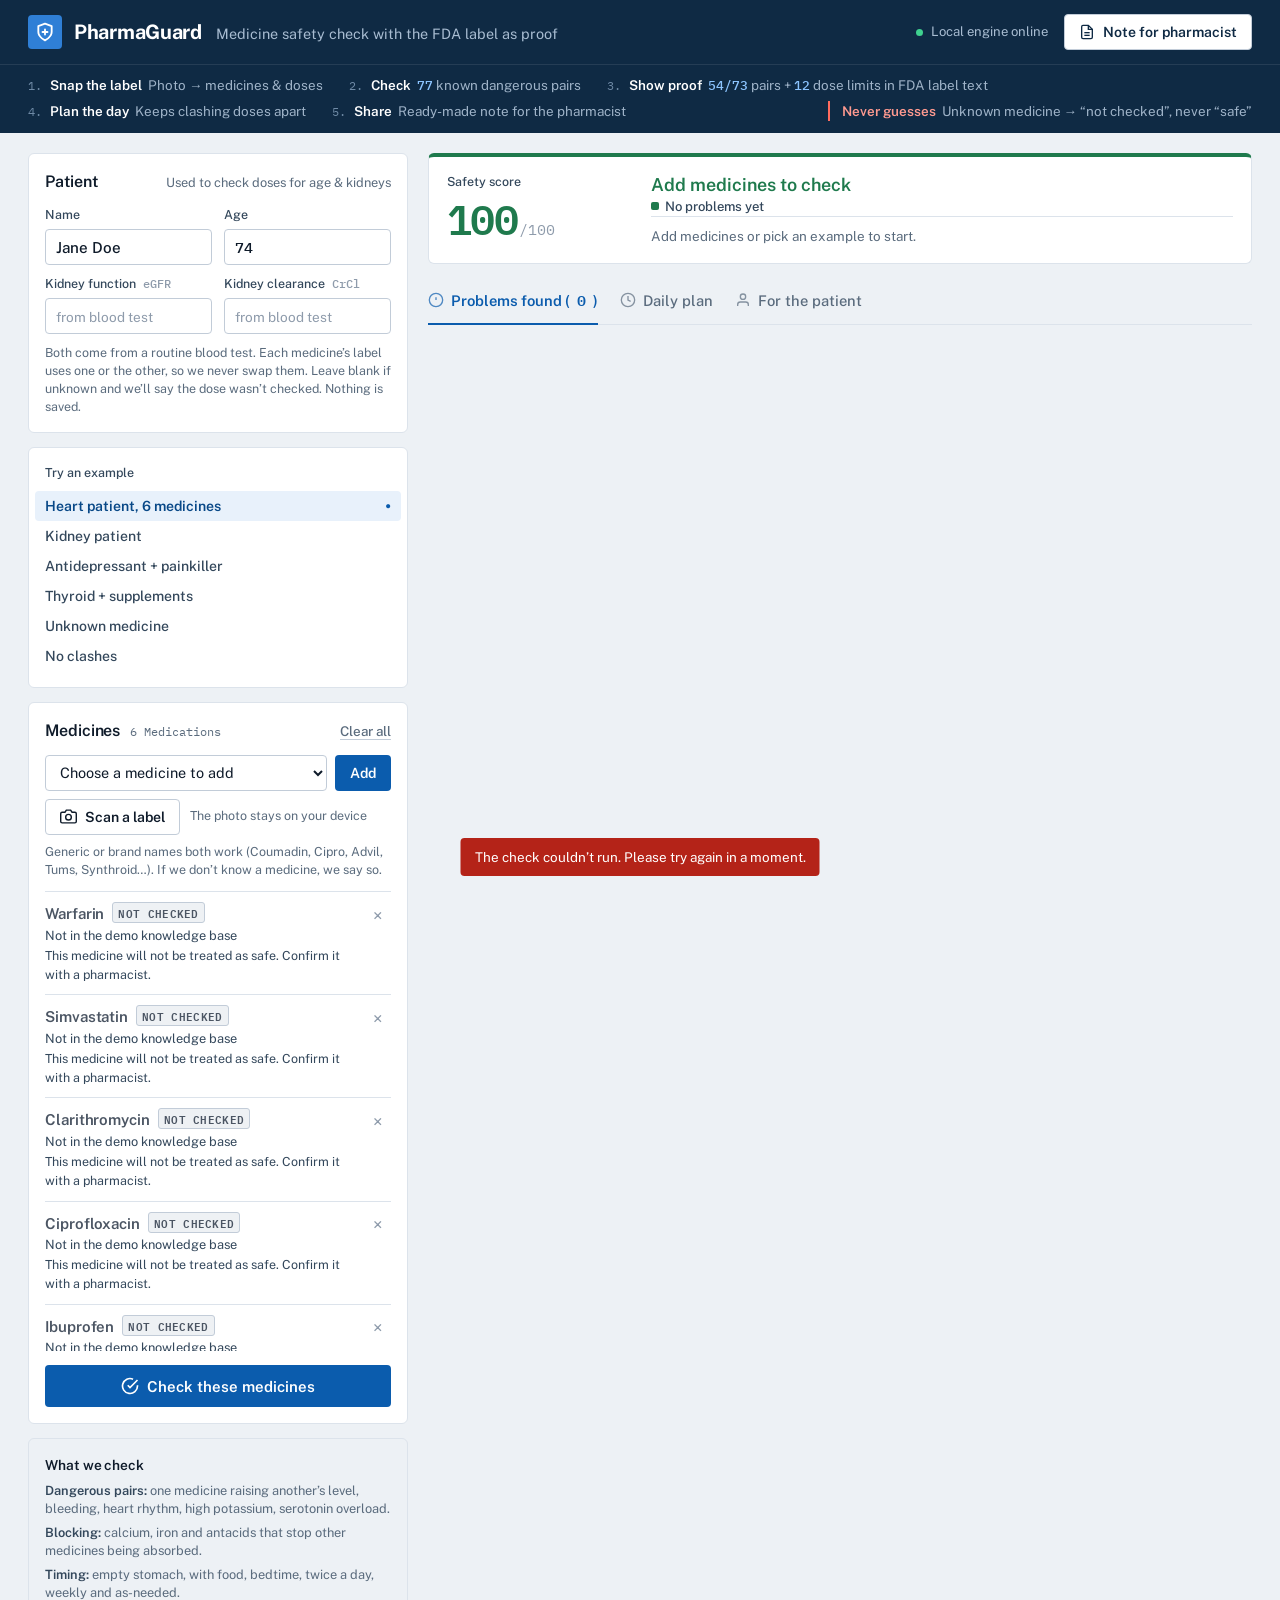
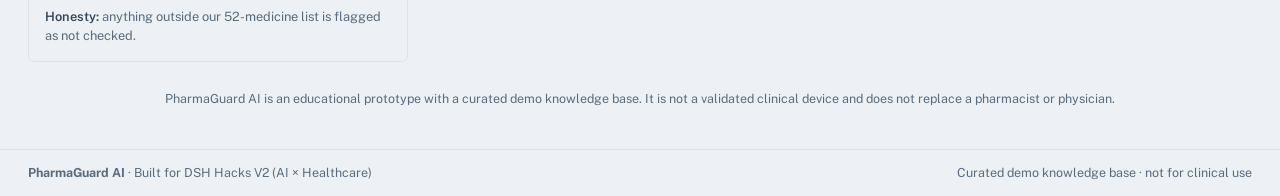
==== commit 9259b697: "Retheme to clinical-system look: navy header, cool grey field, clinical blue, Public Sans" ====
--- a/static/index.html
+++ b/static/index.html
@@ -8,7 +8,7 @@
   <link rel="stylesheet" href="style.css">
   <link rel="preconnect" href="https://fonts.googleapis.com">
   <link rel="preconnect" href="https://fonts.gstatic.com" crossorigin>
-  <link href="https://fonts.googleapis.com/css2?family=IBM+Plex+Sans:wght@400;500;600;700&family=IBM+Plex+Serif:ital,wght@0,400;0,500;1,400&family=IBM+Plex+Mono:wght@400;500;600&display=swap" rel="stylesheet">
+  <link href="https://fonts.googleapis.com/css2?family=Public+Sans:ital,wght@0,400;0,500;0,600;0,700;1,400&family=IBM+Plex+Mono:wght@400;500;600&display=swap" rel="stylesheet">
 </head>
 <body>
 
--- a/static/style.css
+++ b/static/style.css
@@ -1,25 +1,27 @@
 /* PharmaGuard — interface stylesheet
  *
- * A restrained clinical-document look: paper background, ink type, hairline
- * rules. Colour is reserved for meaning (danger, caution, moved, verified).
- * Type: IBM Plex Sans for UI, IBM Plex Serif for quoted label text, IBM Plex
+ * Clinical-system look: navy header bar, white panels on a cool grey field,
+ * clinical-blue actions. Colour is reserved for meaning (danger, caution,
+ * moved, verified). Type: Public Sans for UI and quoted label text, IBM Plex
  * Mono for times, doses and numbers.
  */
 
 :root {
-  --paper: #f6f5f1;
+  --paper: #edf1f5;
   --surface: #ffffff;
-  --sunken: #faf9f6;
-  --ink: #16181d;
-  --ink-2: #3a3f47;
-  --muted: #6b6f76;
-  --faint: #9a9a94;
-  --line: #e4e2dc;
-  --line-strong: #cfccc4;
-
-  --accent: #1f5f4a;
-  --accent-ink: #164534;
-  --accent-weak: #e8f1ec;
+  --sunken: #f5f7fa;
+  --ink: #0f1b2a;
+  --ink-2: #33475b;
+  --muted: #5a6b7d;
+  --faint: #8e9bab;
+  --line: #dce3eb;
+  --line-strong: #c2ccd8;
+
+  --accent: #0b5cad;
+  --navy: #0f2a44;
+  --navy-2: #173a5c;
+  --accent-ink: #084887;
+  --accent-weak: #e8f1fb;
 
   --danger: #b42318;
   --danger-weak: #fbefed;
@@ -34,14 +36,14 @@
   --moved-weak: #f3f0fb;
   --moved-line: #d3c7f2;
   --slate: #4b5563;
-  --slate-weak: #f0f0ee;
-
-  --sans: "IBM Plex Sans", -apple-system, BlinkMacSystemFont, "Segoe UI", sans-serif;
-  --serif: "IBM Plex Serif", Georgia, "Times New Roman", serif;
+  --slate-weak: #eef1f4;
+
+  --sans: "Public Sans", -apple-system, BlinkMacSystemFont, "Segoe UI", sans-serif;
+  --serif: var(--sans);
   --mono: "IBM Plex Mono", ui-monospace, "SFMono-Regular", Menlo, monospace;
 
-  --r: 6px;
-  --r-lg: 8px;
+  --r: 4px;
+  --r-lg: 6px;
 
   /* aliases used by older inline styles */
   --primary: var(--accent);
@@ -72,7 +74,7 @@
 :focus-visible { outline: 2px solid var(--accent); outline-offset: 2px; }
 
 /* ------------------------------------------------------------------ header */
-.navbar { background: var(--surface); border-bottom: 1px solid var(--line); }
+.navbar { background: var(--navy); color: #fff; }
 .nav-container {
   max-width: 1400px; margin: 0 auto; padding: 14px 28px;
   display: flex; align-items: center; justify-content: space-between; gap: 24px;
@@ -80,34 +82,35 @@
 .brand { display: flex; align-items: center; gap: 12px; min-width: 0; }
 .brand-icon {
   width: 34px; height: 34px; border-radius: var(--r); flex: 0 0 auto;
-  display: grid; place-items: center; background: var(--accent); color: #fff;
+  display: grid; place-items: center; background: #2f7fd6; color: #fff;
 }
 .brand-icon svg { width: 20px; height: 20px; }
 .brand-text { display: flex; align-items: baseline; gap: 14px; flex-wrap: wrap; min-width: 0; }
-.brand-title { font-size: 1.25rem; font-weight: 700; letter-spacing: -0.015em; }
-.brand-sub { color: var(--muted); font-size: 0.9rem; }
+.brand-title { font-size: 1.25rem; font-weight: 700; letter-spacing: -0.015em; color: #fff; }
+.brand-sub { color: #a8bcd1; font-size: 0.9rem; }
 .nav-actions { display: flex; align-items: center; gap: 16px; }
 .status-indicator {
   display: inline-flex; align-items: center; gap: 8px;
-  font-size: 0.82rem; color: var(--muted); white-space: nowrap;
-}
-.status-dot { width: 7px; height: 7px; border-radius: 50%; background: var(--ok); }
+  font-size: 0.82rem; color: #a8bcd1; white-space: nowrap;
+}
+.status-dot { width: 7px; height: 7px; border-radius: 50%; background: #3fd18f; }
 
 .pipeline-strip {
-  list-style: none; max-width: 1400px; margin: 0 auto; padding: 0 28px 14px;
+  list-style: none; max-width: 1400px; margin: 0 auto; padding: 10px 28px 12px;
+  border-top: 1px solid rgb(255 255 255 / 0.09);
   display: flex; flex-wrap: wrap; gap: 6px 26px; counter-reset: step;
 }
-.pl-step, .pl-guard { display: flex; align-items: baseline; gap: 8px; font-size: 0.84rem; color: var(--muted); }
+.pl-step, .pl-guard { display: flex; align-items: baseline; gap: 8px; font-size: 0.84rem; color: #9fb3c8; }
 .pl-step div, .pl-guard div { display: flex; gap: 6px; flex-wrap: wrap; align-items: baseline; }
 .pl-num {
-  font-family: var(--mono); font-size: 0.75rem; color: var(--faint);
+  font-family: var(--mono); font-size: 0.75rem; color: #6f8aa6;
 }
 .pl-num::after { content: "."; }
-.pl-step strong, .pl-guard strong { color: var(--ink); font-weight: 600; }
-.pl-step span:not(.pl-num), .pl-guard span { color: var(--muted); }
-.pl-step b { font-family: var(--mono); font-weight: 500; color: var(--accent-ink); }
-.pl-guard { margin-left: auto; padding-left: 12px; border-left: 2px solid var(--danger); }
-.pl-guard strong { color: var(--danger); }
+.pl-step strong, .pl-guard strong { color: #fff; font-weight: 600; }
+.pl-step span:not(.pl-num), .pl-guard span { color: #9fb3c8; }
+.pl-step b { font-family: var(--mono); font-weight: 500; color: #8cc4ff; }
+.pl-guard { margin-left: auto; padding-left: 12px; border-left: 2px solid #ff6b5e; }
+.pl-guard strong { color: #ff9a90; }
 
 /* ------------------------------------------------------------------ buttons */
 .btn {
@@ -122,8 +125,8 @@
 .btn-secondary { background: var(--surface); color: var(--ink); border-color: var(--line-strong); }
 .btn-secondary:hover:not(:disabled) { border-color: var(--ink-2); }
 .btn-sm { height: 30px; padding: 0 10px; font-size: 0.82rem; }
-.btn-sbar { background: var(--ink); color: #fff; }
-.btn-sbar:hover { background: #000; }
+.btn-sbar { background: #fff; color: var(--navy); }
+.btn-sbar:hover { background: #dbe8f6; }
 .btn-scan { background: var(--surface); color: var(--ink); border-color: var(--line-strong); }
 .btn-scan:hover { border-color: var(--ink-2); }
 .btn-audit { width: 100%; height: 42px; background: var(--accent); color: #fff; font-size: 0.94rem; }
@@ -222,7 +225,7 @@
   border-radius: 3px; font: 600 0.66rem var(--mono); letter-spacing: 0.03em;
 }
 .unverified-pill { background: var(--slate-weak); color: var(--slate); border: 1px solid var(--line-strong); }
-.dose-source { background: var(--accent-weak); color: var(--accent-ink); }
+.dose-source { background: var(--ok-weak); color: var(--ok); }
 
 .unverified-panel {
   border-left: 2px solid var(--slate); padding: 8px 12px; margin-bottom: 14px; background: var(--sunken);
@@ -295,7 +298,7 @@
 }
 .tab-btn svg { opacity: 0.7; }
 .tab-btn:hover { color: var(--ink); }
-.tab-btn.active { color: var(--ink); font-weight: 600; border-bottom-color: var(--ink); }
+.tab-btn.active { color: var(--accent); font-weight: 600; border-bottom-color: var(--accent); }
 #violations-count { font-family: var(--mono); }
 .tab-pane { display: none; }
 .tab-pane.active { display: block; }
@@ -356,8 +359,9 @@
 .label-evidence.ev-none { display: flex; flex-wrap: wrap; gap: 4px 10px; align-items: baseline; }
 .label-evidence.ev-none .ev-badge { color: var(--muted); font-weight: 500; }
 .label-evidence blockquote {
-  margin: 10px 0 8px; padding: 2px 0 2px 16px; border-left: 2px solid var(--ok);
-  font-family: var(--serif); font-size: 1rem; line-height: 1.6; color: var(--ink);
+  margin: 10px 0 8px; padding: 10px 14px; border-left: 3px solid var(--ok);
+  background: var(--sunken); border-radius: 0 var(--r) var(--r) 0;
+  font-size: 0.94rem; line-height: 1.6; color: var(--ink);
 }
 .label-evidence.ev-class blockquote { border-left-color: var(--warn); }
 .label-evidence a { font-size: 0.82rem; font-weight: 500; text-underline-offset: 3px; }
@@ -408,8 +412,8 @@
   font-size: 0.72rem; font-weight: 600; padding: 0 6px; border-radius: 3px; border: 1px solid var(--line);
   color: var(--muted); background: var(--sunken);
 }
-.dose-status.fasting { color: #24496b; border-color: #c9d6e3; background: #f1f5f9; }
-.dose-status.with_meal { color: var(--accent-ink); border-color: var(--ok-line); background: var(--accent-weak); }
+.dose-status.fasting { color: #0e6b74; border-color: #b9dfe2; background: #e8f5f6; }
+.dose-status.with_meal { color: var(--ok); border-color: var(--ok-line); background: var(--ok-weak); }
 .dose-status.rescheduled { color: var(--moved); border-color: var(--moved-line); background: var(--moved-weak); }
 .dose-critical { color: var(--danger); border-color: var(--danger-line); background: var(--danger-weak); }
 .slot-instruction { font-size: 0.84rem; color: var(--muted); line-height: 1.45; margin-top: 2px; }
@@ -546,3 +550,7 @@
   .advice-card { grid-template-columns: 1fr; gap: 2px; }
   .overview-row:has(> .graph-container.hidden) .score-card { grid-template-columns: 1fr; }
 }
+
+/* Unchecked medicines: "no clashes" is not a green light. */
+body:has(.score-card.score-incomplete) .safe-banner { border-color: var(--line-strong); background: var(--slate-weak); }
+body:has(.score-card.score-incomplete) .safe-banner h4 { color: var(--slate); }
